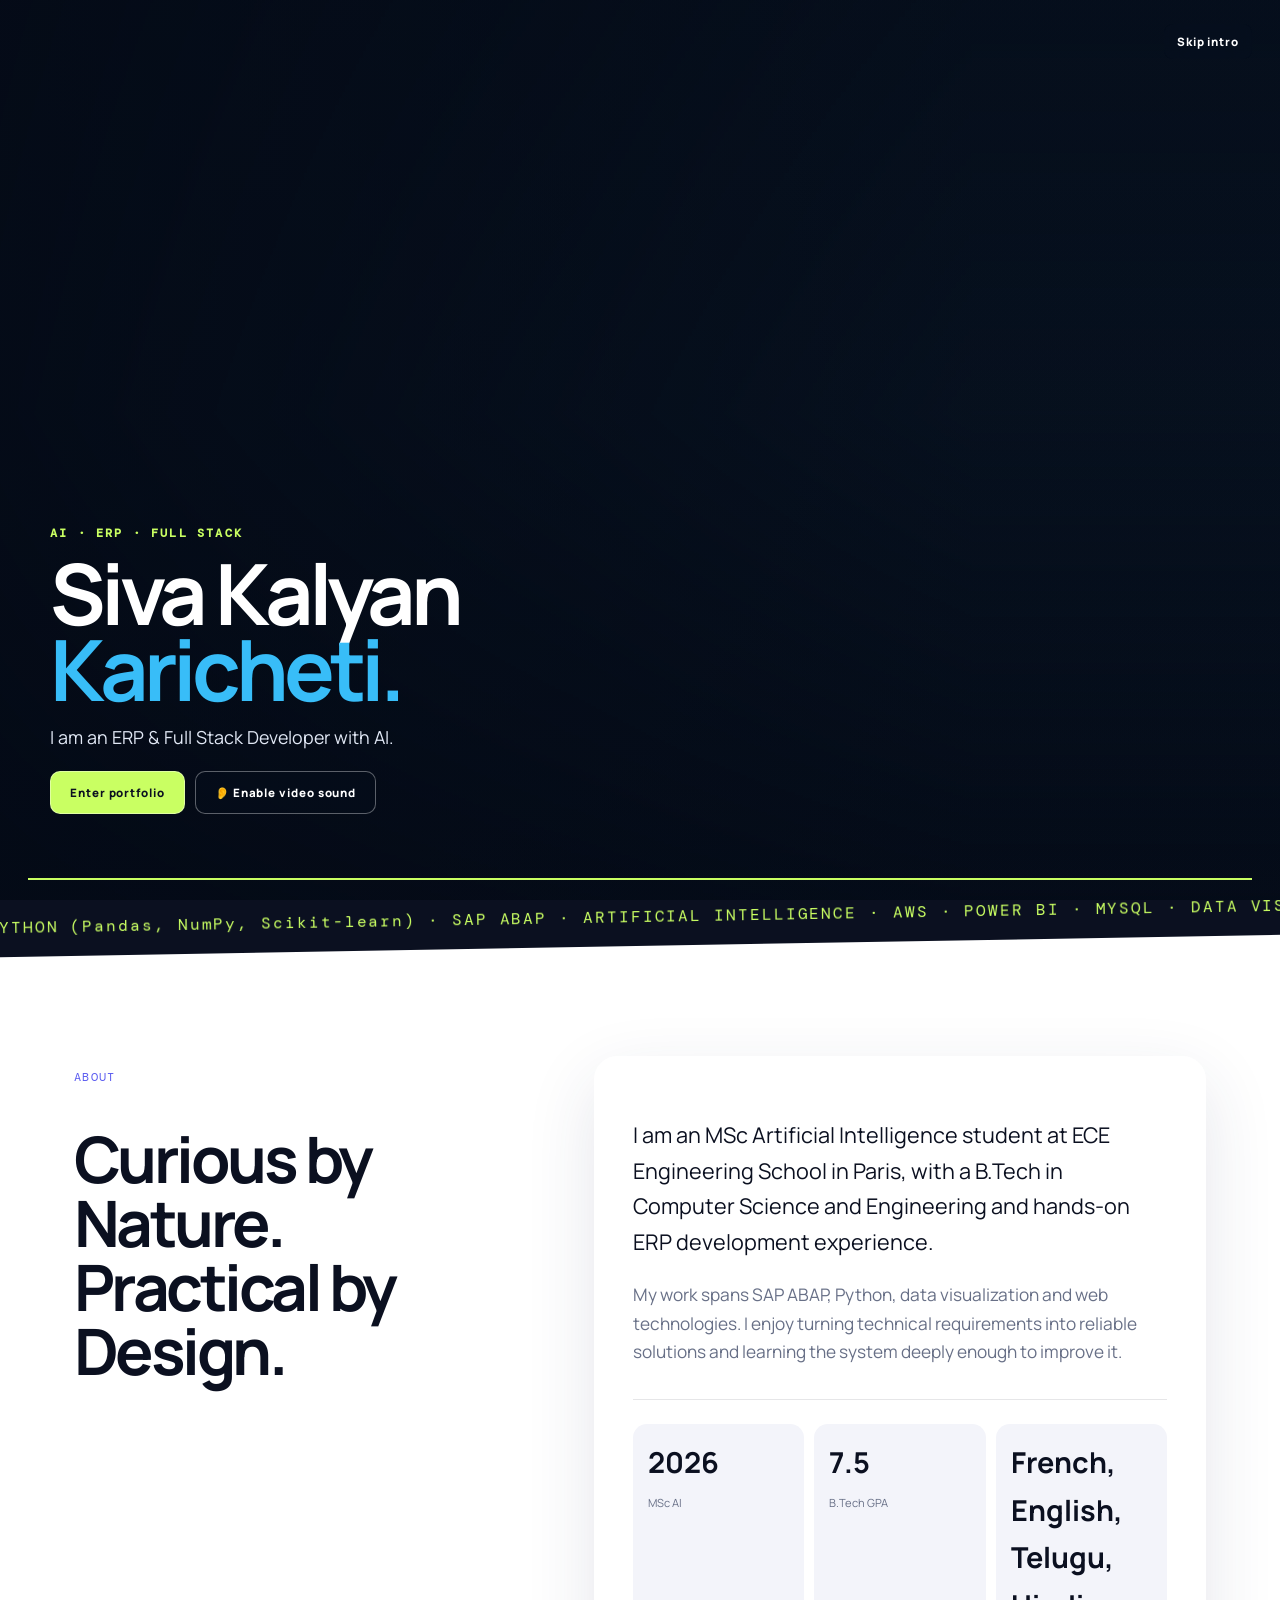
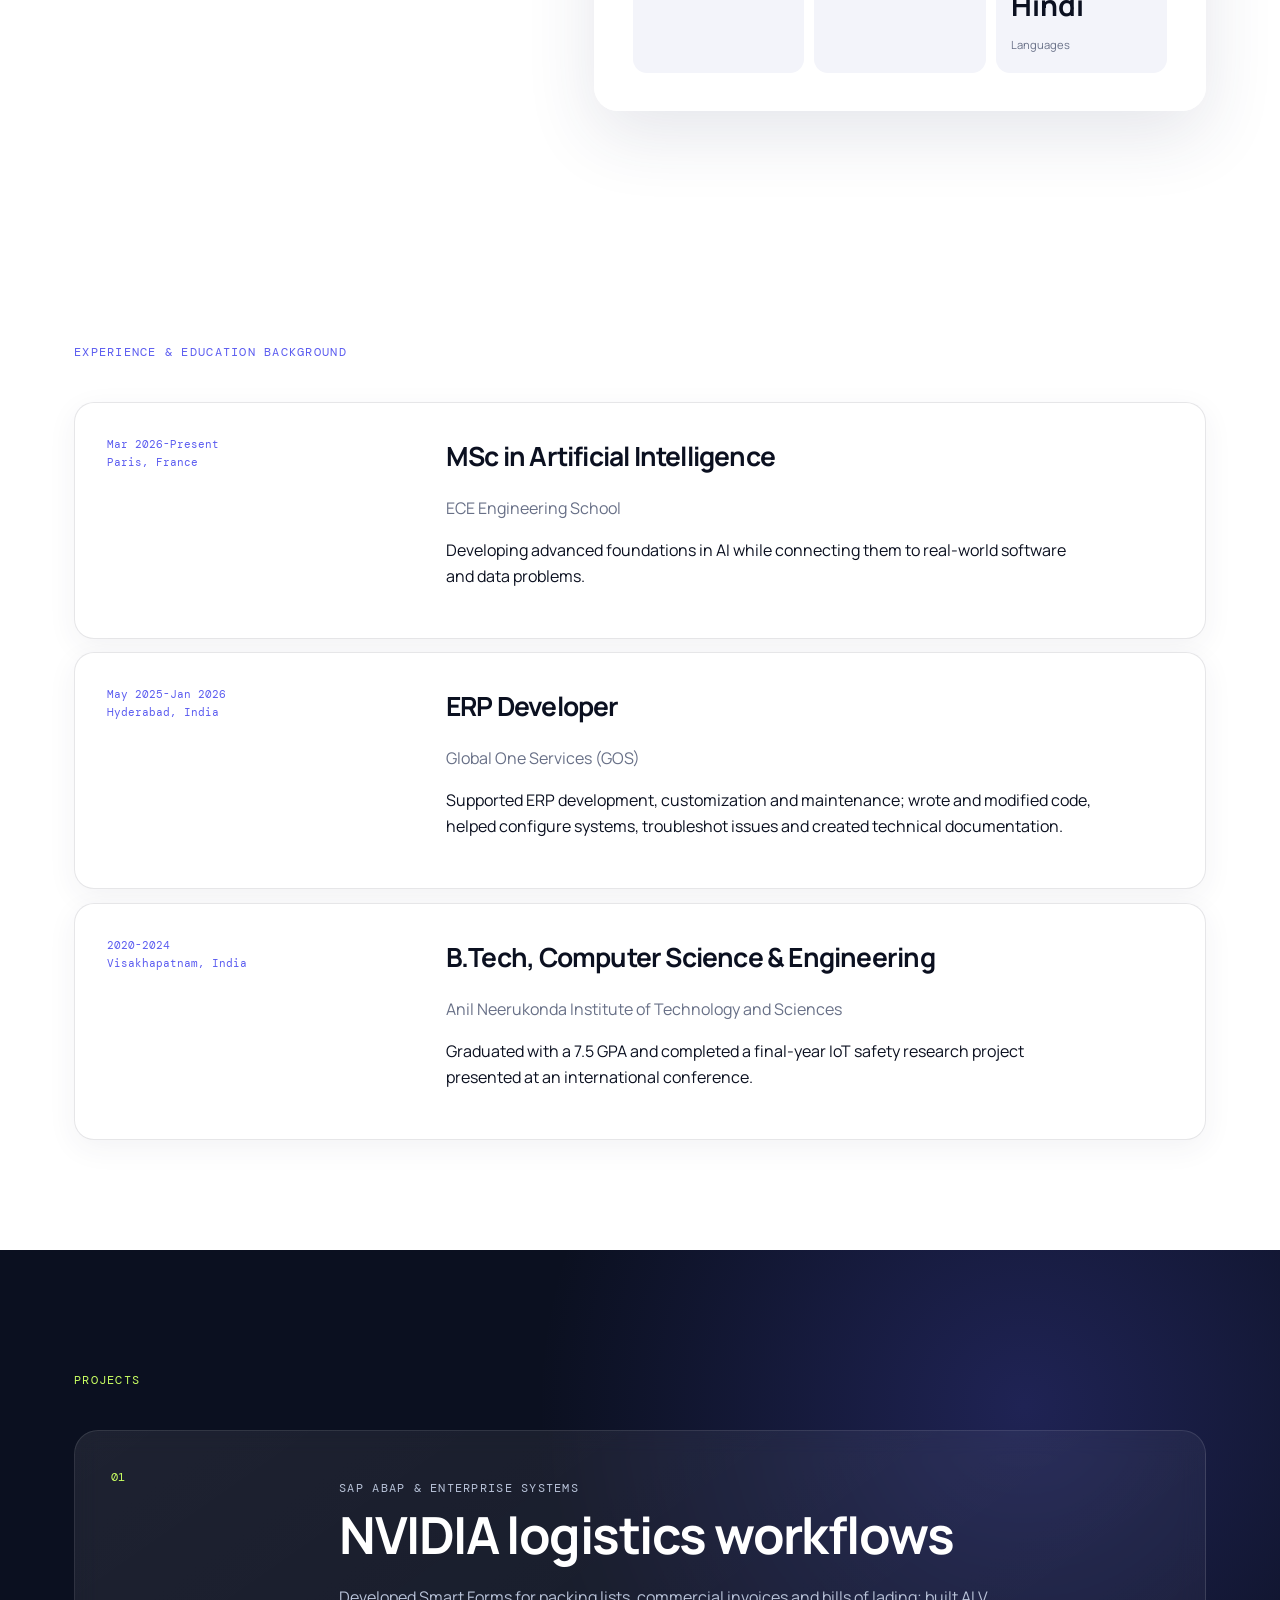
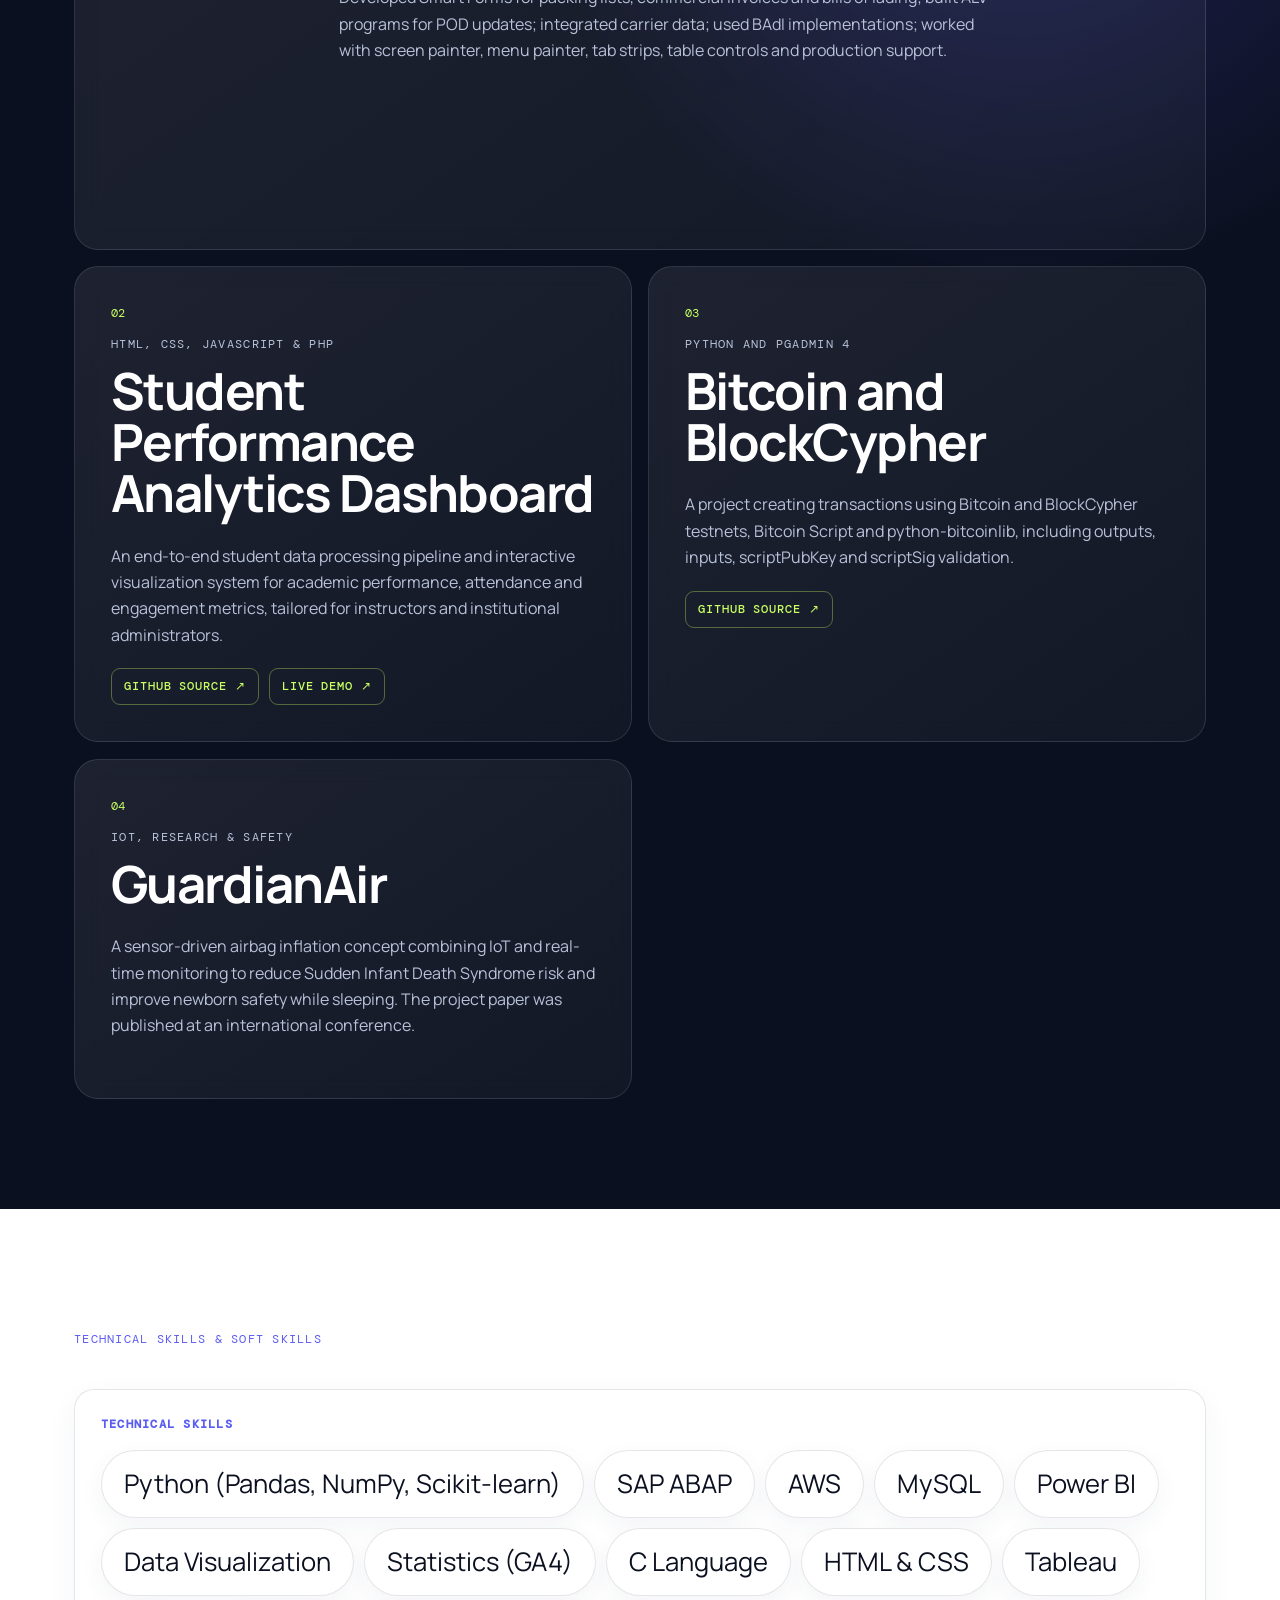
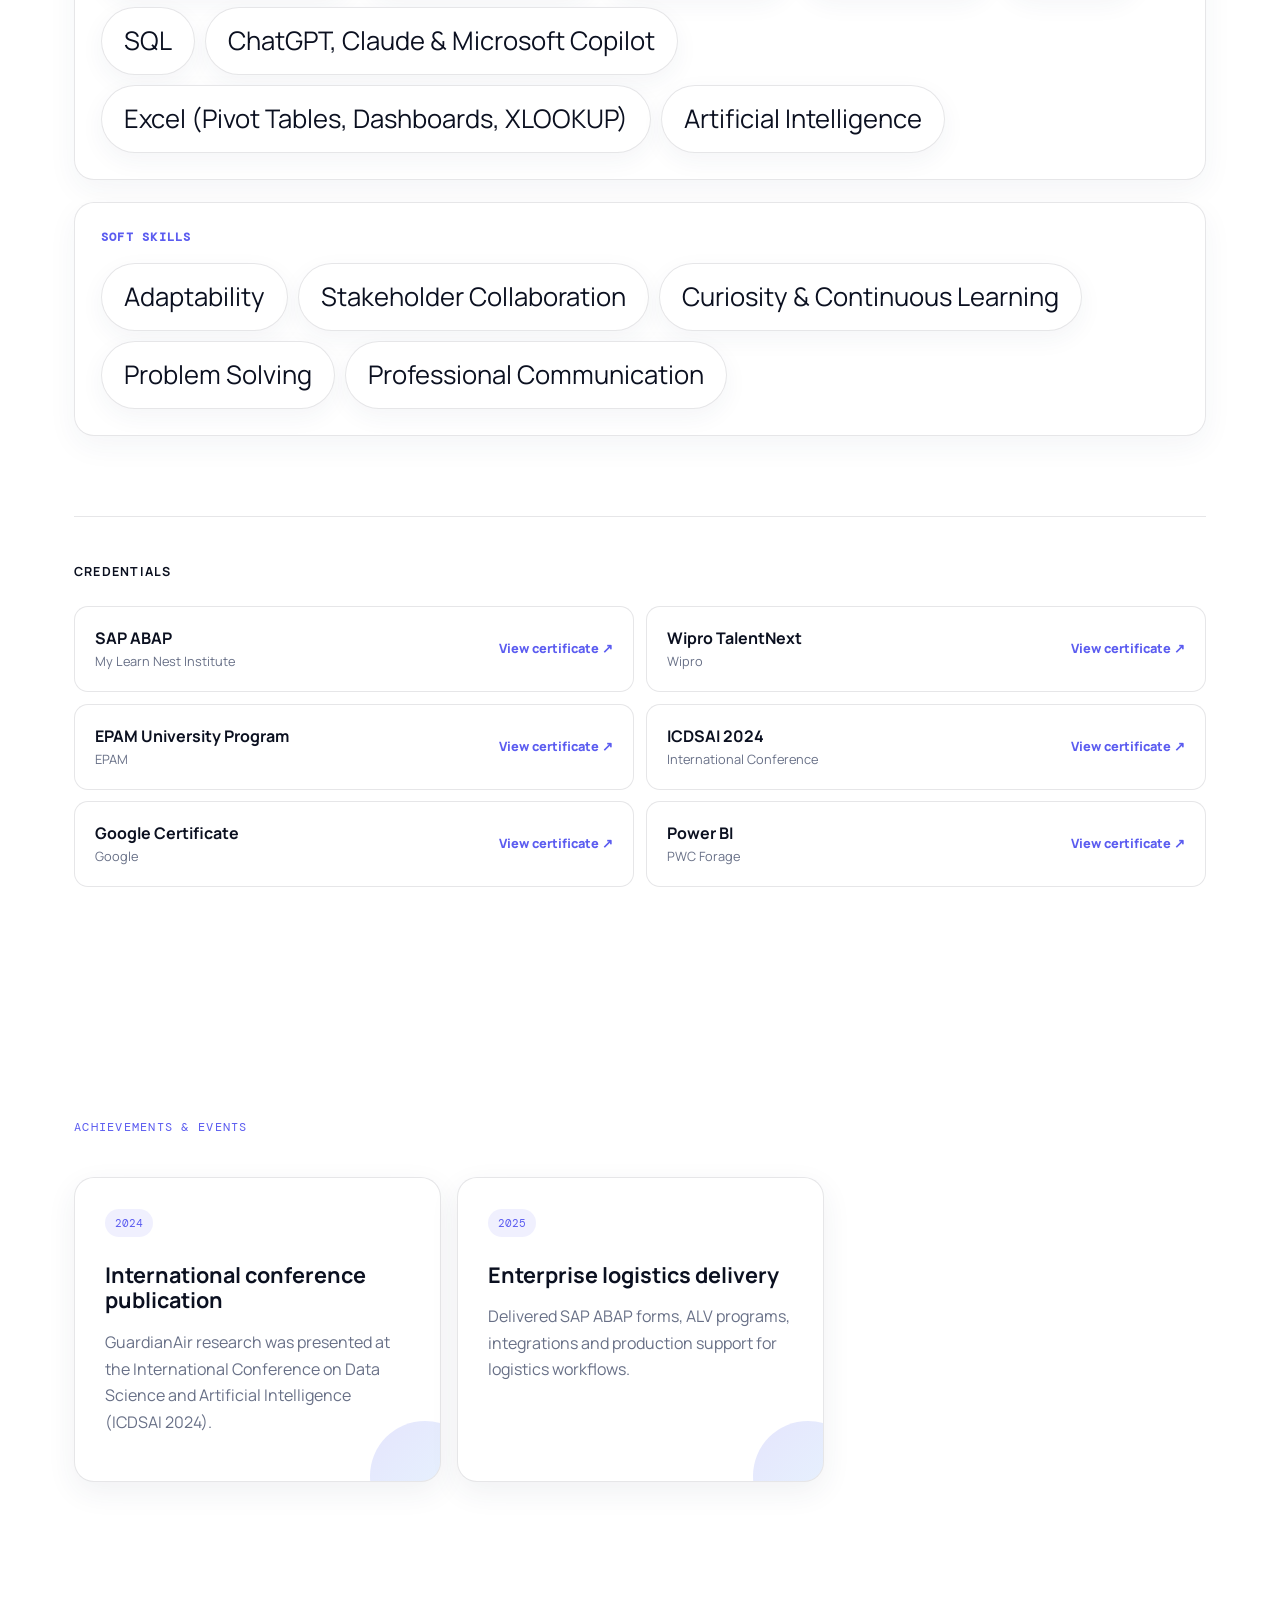
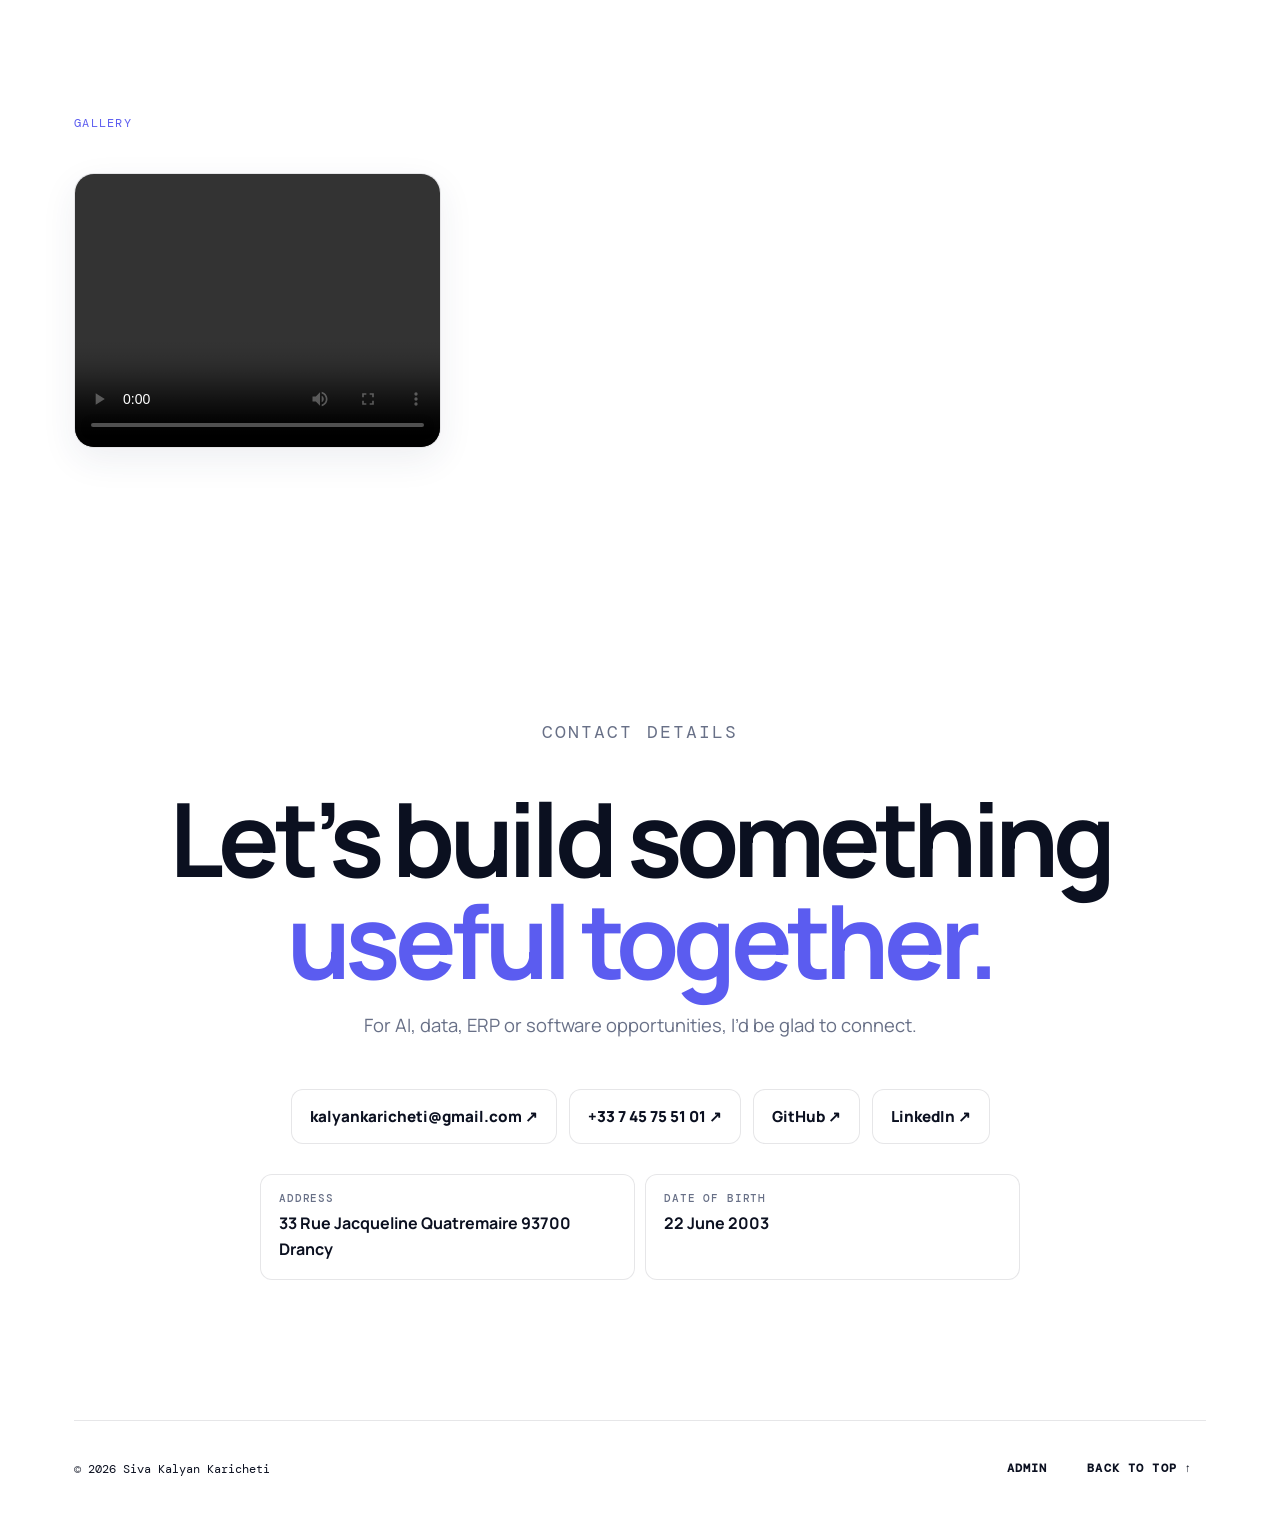
==== index.html @ 05838015 "Center profile across mobile header" ====
<!doctype html>
<html lang="en">
<head>
  <meta charset="utf-8">
  <meta name="viewport" content="width=device-width, initial-scale=1">
  <title>Siva Kalyan Karicheti | AI & ERP Developer</title>
  <meta name="description" content="Portfolio of Siva Kalyan Karicheti, an MSc Artificial Intelligence student and ERP developer in Paris with experience in Python, SAP ABAP, AWS, MySQL, Power BI, SQL, Tableau, Excel, Analytics and web technologies.">
  <meta name="author" content="Siva Kalyan Karicheti">
  <meta name="theme-color" content="#07111f">
  <link rel="canonical" href="https://sivakalyankaricheti.github.io/Kalyan-Web/">
  <meta property="og:title" content="Siva Kalyan Karicheti | AI & ERP Developer">
  <meta property="og:description" content="Building practical systems at the intersection of artificial intelligence, enterprise software and data.">
  <meta property="og:type" content="website">
  <meta property="og:url" content="https://sivakalyankaricheti.github.io/Kalyan-Web/">
  <link rel="manifest" href="site.webmanifest">
  <link rel="stylesheet" href="style.css?v=20260720-21">
  <link rel="stylesheet" href="animations.css?v=20260720-2">
  <script type="application/ld+json">
  {
    "@context": "https://schema.org",
    "@type": "Person",
    "name": "Siva Kalyan Karicheti",
    "url": "https://sivakalyankaricheti.github.io/Kalyan-Web/",
    "sameAs": ["https://www.linkedin.com/in/sivakalyankaricheti/"],
    "jobTitle": "AI Master's Student and ERP Developer",
    "alumniOf": [
      {"@type":"CollegeOrUniversity","name":"ECE Engineering School"},
      {"@type":"CollegeOrUniversity","name":"Anil Neerukonda Institute of Technology and Sciences"}
    ],
    "knowsAbout": ["Artificial Intelligence","Python(Pandas, NumPy, Scikit-learn)","SAP ABAP","AWS","MySQL","Power BI","Data Visualization","ChatGPT / Claude / Microsoft Copilot","SQL","Tableau","Excel(Pivot Tables,XLOOKUP,Dashboards)"]
  }
  </script>
</head>
<body>
  <section class="portfolio-intro portfolio-intro--video" id="portfolio-intro" aria-label="Portfolio introduction" hidden>
    <video class="portfolio-intro-media" autoplay muted playsinline preload="auto" aria-label="Introduction video of Siva Kalyan Karicheti"><source src="assets/siva-kalyan-speaking.mp4" type="video/mp4"></video>
    <div class="portfolio-intro-shade" aria-hidden="true"></div>
    <div class="portfolio-intro-content">
      <p class="portfolio-intro-kicker">AI · ERP · FULL STACK</p>
      <h1>Siva Kalyan<br><span>Karicheti.</span></h1>
      <p class="portfolio-intro-lede">I am an ERP &amp; Full Stack Developer with AI.</p>
      <div class="portfolio-intro-actions">
        <button class="portfolio-intro-enter" id="portfolio-intro-enter" type="button" data-i18n="introEnter">Enter portfolio</button>
        <button class="portfolio-intro-sound" id="portfolio-intro-sound" type="button" data-i18n="introEnableSound">Enable video sound</button>
      </div>
    </div>
    <button class="portfolio-intro-skip" id="portfolio-intro-skip" type="button" data-i18n="introSkip">Skip intro</button>
    <div class="portfolio-intro-progress" aria-hidden="true"><span></span></div>
  </section>
  <a class="skip-link" href="#main">Skip to content</a>
  <header class="nav-wrap">
    <nav class="nav" aria-label="Primary navigation">
      <a class="brand image-brand" href="#top" aria-label="Siva Kalyan Karicheti, home"><img class="brand-photo" src="assets/profile.jpg" alt="Portrait of Siva Kalyan Karicheti"><span class="brand-name">Siva Kalyan</span></a>
      <div class="nav-controls"><div class="language-switch" role="group" aria-label="Choose language"><span aria-hidden="true">🌐</span><button type="button" data-language="en" aria-pressed="true">EN</button><button type="button" data-language="fr" aria-pressed="false">FR</button></div><button class="menu-button" type="button" aria-expanded="false" aria-controls="nav-links">Menu</button></div>
      <div class="nav-links" id="nav-links">
        <a href="#about" data-i18n="navAbout">About</a><a href="#experience" data-i18n="navExperience">Experience</a><a href="#work" data-i18n="navWork">Work</a><a href="#gallery" data-i18n="navGallery">Gallery</a><a href="#contact" data-i18n="navContact">Contact</a>
      </div>
      <div class="location-panel" id="location-panel"><p class="location-reading" id="portfolio-location-status" aria-live="polite">Loading local time and weather…</p></div>
    </nav>
  </header>

  <main id="main">
    <section class="hero section" id="top">
      <div class="hero-copy reveal">
        <p class="eyebrow">Paris, France · Open to opportunities</p>
        <h1><span class="name-first" id="hero-first-name">Siva Kalyan</span><br><span id="hero-last-name">Karicheti.</span></h1>
        <p class="hero-lede" id="hero-title">I build practical systems where <strong>artificial intelligence</strong>, enterprise software and data meet.</p>
        <div class="hero-actions">
          <a class="button primary" href="#work" data-i18n="exploreWork">Explore my work</a>
          <a class="button ghost" href="https://www.linkedin.com/in/sivakalyankaricheti/" target="_blank" rel="noopener noreferrer">LinkedIn ↗</a>
        </div>
      </div>
      <div class="hero-visual reveal">
        <div class="orbit"><img id="profile-image" src="assets/profile.jpg" alt="Portrait of Siva Kalyan Karicheti"><span class="dot d1"></span><span class="dot d2"></span><span class="dot d3"></span></div>
        <p>AI <span>×</span> ERP <span>×</span> DATA</p>
      </div>
    </section>

    <section class="marquee" aria-label="Core skills"><div class="marquee-track"><span>PYTHON (Pandas, NumPy, Scikit-learn) · SAP ABAP · ARTIFICIAL INTELLIGENCE · AWS · POWER BI · MYSQL · DATA VISUALIZATION · SQL · CHATGPT / CLAUDE / MICROSOFT COPILOT · ANALYTICS (GA4) · TABLEAU · EXCEL (PIVOT TABLES, XLOOKUP, DASHBOARDS) · C LANGUAGE · HTML · CSS · JSON · JAVASCRIPT · REACT ·</span><span aria-hidden="true">PYTHON (Pandas, NumPy, Scikit-learn) · SAP ABAP · ARTIFICIAL INTELLIGENCE · AWS · POWER BI · MYSQL · DATA VISUALIZATION · SQL · CHATGPT / CLAUDE / MICROSOFT COPILOT · ANALYTICS (GA4) · TABLEAU · EXCEL (PIVOT TABLES, XLOOKUP, DASHBOARDS) · C LANGUAGE · HTML · CSS · JSON · JAVASCRIPT · REACT ·</span></div></section>

    <section class="section split" id="about">
      <div><p class="section-index" data-i18n="aboutLabel">About</p><h2 data-i18n-html="aboutHeading">Curious by Nature.<br>Practical by Design.</h2></div>
      <div class="prose reveal">
        <p id="about-primary">I am an MSc Artificial Intelligence student at ECE Engineering School in Paris, with a B.Tech in Computer Science and Engineering and hands-on ERP development experience.</p>
        <p id="about-secondary">My work spans SAP ABAP, Python, data visualization and web technologies. I enjoy turning technical requirements into reliable solutions—and learning the system deeply enough to improve it.</p>
        <div class="facts" id="personal-details"></div>
      </div>
    </section>

    <section class="section" id="experience">
      <p class="section-index" data-i18n="experienceLabel">Experience & Education Background</p>
      <div class="timeline" id="experience-list"></div>
    </section>

    <section class="section work" id="work">
      <p class="section-index" data-i18n="projectsLabel">Projects</p>
      <div class="project-grid" id="project-list"></div>
    </section>

    <section class="section skills">
      <p class="section-index" data-i18n="skillsLabel">Technical Skills & Soft Skills</p>
      <p class="skill-instruction"><span data-i18n="skillInstruction">Tap a skill to view details</span> <span aria-hidden="true">↔</span></p>
      <div class="skill-groups">
        <section class="skill-group" id="technical-skill-group"><h3 data-i18n="technicalSkills">Technical Skills</h3><div class="skill-cloud reveal" id="technical-skill-cloud"></div></section>
        <section class="skill-group" id="soft-skill-group"><h3 data-i18n="softSkills">Soft Skills</h3><div class="skill-cloud reveal" id="soft-skill-cloud"></div></section>
      </div>
      <div class="skill-detail" id="skill-detail" role="region" aria-live="polite" hidden>
        <button class="skill-detail-close" id="skill-detail-close" type="button" aria-label="Close skill details">×</button>
        <p data-i18n="skillDetails">Skill details</p><h3 id="skill-detail-title"></h3><div id="skill-detail-description"></div>
      </div>
      <div class="certs reveal"><h3 data-i18n="credentials">Credentials</h3><div class="certificate-list" id="certificate-list"></div></div>
    </section>

    <section class="section achievements" id="achievements">
      <p class="section-index" data-i18n="achievementsLabel">Achievements & Events</p>
      <div class="achievement-grid" id="achievement-grid"></div>
    </section>

    <section class="section gallery" id="gallery">
      <p class="section-index" data-i18n="galleryLabel">Gallery</p>
      <div class="gallery-grid" id="gallery-grid"></div>
      <p class="empty-state" id="gallery-empty" data-i18n="galleryEmpty">Gallery.</p>
    </section>

    <section class="section contact" id="contact">
      <p class="section-index" data-i18n="contactLabel">Contact Details</p>
      <h2 data-i18n-html="contactHeading">Let’s build something<br><span>useful together.</span></h2>
      <p data-i18n="contactText">For AI, data, ERP or software opportunities, I’d be glad to connect.</p>
      <div class="contact-links" id="contact-links"><a id="email-link" href="mailto:kalyankaricheti@gmail.com">kalyankaricheti@gmail.com ↗</a><a id="phone-link" href="tel:+33745755101">+33 7 45 75 51 01 ↗</a></div>
      <div class="personal-info-list" id="personal-info-list"></div>
    </section>
  </main>

  <footer><p>© <span id="year"></span> Siva Kalyan Karicheti</p><div class="footer-links"><a href="admin.html">Admin</a><a href="#top" data-i18n="backToTop">Back to top ↑</a></div></footer>
  <script src="script.js?v=20260720-15"></script>
  <script src="animations.js?v=20260720-3"></script>
</body>
</html>
---- style.css ----
@import url('https://fonts.googleapis.com/css2?family=DM+Mono:wght@400;500&family=Manrope:wght@400;500;600;700;800&display=swap');

:root{--ink:#0b1020;--paper:#f7f8fc;--surface:#fff;--blue:#5b5cf0;--cyan:#38bdf8;--lime:#c9ff62;--muted:#687087;--line:rgba(11,16,32,.1);--shadow:0 24px 70px rgba(44,50,90,.12)}
*{box-sizing:border-box}html{scroll-behavior:smooth}body{margin:0;background:var(--paper);color:var(--ink);font-family:Manrope,Arial,sans-serif;line-height:1.65;overflow-x:hidden}body:before{content:'';position:fixed;inset:0;pointer-events:none;z-index:-1;background:radial-gradient(circle at 8% 5%,rgba(91,92,240,.14),transparent 27%),radial-gradient(circle at 88% 15%,rgba(56,189,248,.12),transparent 25%)}
.skip-link{position:absolute;left:-9999px}.skip-link:focus{left:1rem;top:1rem;z-index:100;background:white;padding:.75rem;border-radius:8px}.nav-wrap{position:sticky;top:14px;z-index:20;margin:14px auto 0;width:min(1180px,calc(100% - 28px));background:rgba(255,255,255,.72);backdrop-filter:blur(18px);border:1px solid rgba(255,255,255,.75);box-shadow:0 12px 38px rgba(24,28,55,.08);border-radius:18px}.nav{height:66px;padding:0 22px;display:flex;align-items:center;justify-content:space-between}.brand{font-weight:800;font-size:1.5rem;color:var(--ink);text-decoration:none;letter-spacing:-.06em}.brand span,h1 span,.contact h2 span{color:var(--blue)}.nav-links{display:flex;gap:8px}.nav-links a,footer a{font-size:.72rem;text-transform:uppercase;letter-spacing:.1em;color:var(--ink);text-decoration:none;font-weight:700;padding:10px 14px;border-radius:10px}.nav-links a:hover{background:rgba(91,92,240,.09);color:var(--blue)}.menu-button{display:none;background:none;border:1px solid var(--line);padding:.5rem .7rem;border-radius:8px}.section{max-width:1180px;margin:auto;padding:110px 24px}.hero{min-height:calc(100vh - 94px);display:grid;grid-template-columns:1.15fr .85fr;align-items:center;gap:4rem;padding-top:85px}.eyebrow,.section-index,.tag{font-family:'DM Mono',monospace;text-transform:uppercase;letter-spacing:.11em;font-size:.72rem}.eyebrow{display:inline-flex;align-items:center;background:rgba(91,92,240,.09);color:var(--blue);padding:8px 12px;border-radius:100px}.eyebrow:before{content:'';width:7px;height:7px;background:var(--blue);border-radius:50%;margin-right:9px;box-shadow:0 0 0 5px rgba(91,92,240,.12)}.hero h1{font-size:clamp(4.5rem,8vw,8.4rem);line-height:.83;letter-spacing:-.075em;margin:1.5rem 0 2rem}.hero h1 .name-first{color:var(--ink)}.hero-lede{font-size:clamp(1.1rem,1.8vw,1.45rem);max-width:650px;color:#434b61}.hero-actions{display:flex;gap:12px;margin-top:2.2rem}.button{display:inline-flex;align-items:center;justify-content:center;padding:14px 22px;border:1px solid var(--line);border-radius:12px;text-decoration:none;color:var(--ink);font-weight:800;font-size:.82rem;transition:.25s}.button.primary{background:linear-gradient(135deg,var(--blue),#7778ff);color:white;border:0;box-shadow:0 14px 30px rgba(91,92,240,.28)}.button.ghost{background:rgba(255,255,255,.7)}.button:hover{transform:translateY(-3px);box-shadow:0 16px 34px rgba(44,50,90,.16)}.hero-visual{text-align:center;position:relative}.hero-visual:before{content:'AVAILABLE';position:absolute;right:1%;top:4%;z-index:3;background:var(--lime);padding:9px 12px;border-radius:100px;font:500 .65rem 'DM Mono';letter-spacing:.12em;transform:rotate(7deg)}.orbit{width:min(31vw,390px);height:min(31vw,390px);border:1px solid rgba(91,92,240,.2);border-radius:32% 68% 56% 44%/45% 38% 62% 55%;display:grid;place-items:center;position:relative;margin:auto;background:linear-gradient(145deg,#e9e9ff,#fff);box-shadow:var(--shadow);animation:morph 9s ease-in-out infinite}.orbit:before{content:'';position:absolute;inset:8%;border:1px dashed rgba(91,92,240,.35);border-radius:inherit}.orbit img{width:79%;height:79%;object-fit:cover;border-radius:28% 72% 53% 47%/45% 39% 61% 55%;position:relative;z-index:1;box-shadow:0 22px 55px rgba(7,17,31,.22);filter:saturate(.9);animation:morph 9s ease-in-out infinite reverse}.dot{position:absolute;width:16px;height:16px;border-radius:50%;background:var(--lime);z-index:2}.d1{top:8%;left:20%}.d2{bottom:12%;right:13%;background:var(--blue)}.d3{top:49%;right:-8px;background:var(--ink)}.hero-visual p{font-family:'DM Mono';font-size:.7rem;letter-spacing:.18em;margin-top:24px}.hero-visual p span{color:var(--blue);padding:0 .4rem}@keyframes morph{0%,100%{border-radius:32% 68% 56% 44%/45% 38% 62% 55%}50%{border-radius:62% 38% 35% 65%/56% 62% 38% 44%}}
.marquee{overflow:hidden;background:var(--ink);color:var(--lime);padding:16px 0;white-space:nowrap;font-family:'DM Mono';letter-spacing:.12em;transform:rotate(-1deg);width:102%;margin-left:-1%}.marquee div{width:max-content;animation:marquee 24s linear infinite}@keyframes marquee{to{transform:translateX(-50%)}}.split{display:grid;grid-template-columns:.8fr 1.2fr;gap:7rem}.section-index{color:var(--blue);margin-bottom:2.5rem}.section h2{font-size:clamp(2.5rem,5vw,5rem);line-height:1;letter-spacing:-.055em;margin:0}.prose{font-size:1.08rem;background:rgba(255,255,255,.7);border:1px solid rgba(255,255,255,.8);padding:38px;border-radius:24px;box-shadow:var(--shadow)}.prose>p:first-child{font-size:1.35rem;color:var(--ink)}.prose>p{color:var(--muted)}.facts{display:grid;grid-template-columns:repeat(3,1fr);gap:10px;margin-top:2rem;border-top:1px solid var(--line);padding-top:1.5rem}.facts div{background:#f3f4fa;padding:15px;border-radius:14px}.facts strong{font-size:1.8rem;display:block}.facts span{font-size:.7rem;color:var(--muted)}.timeline{display:grid;gap:14px}.timeline-item{display:grid;grid-template-columns:.8fr 2fr;padding:32px;background:var(--surface);border:1px solid var(--line);border-radius:20px;gap:3rem;box-shadow:0 8px 30px rgba(44,50,90,.06);transition:.25s}.timeline-item:hover{transform:translateY(-4px);box-shadow:var(--shadow);border-color:rgba(91,92,240,.22)}.timeline-item>div:first-child{font-family:'DM Mono';font-size:.7rem;display:flex;flex-direction:column;color:var(--blue)}.timeline h3,.project h3{font-size:1.65rem;margin:0;letter-spacing:-.03em}.muted,.project-note{color:var(--muted)}.timeline-item p{max-width:650px}.work{background:#0b1020;color:white;max-width:none;padding-left:max(24px,calc((100vw - 1132px)/2));padding-right:max(24px,calc((100vw - 1132px)/2));position:relative}.work:before{content:'';position:absolute;inset:0;background:radial-gradient(circle at 80% 10%,rgba(91,92,240,.25),transparent 28%);pointer-events:none}.work>*{position:relative}.work .section-index{color:var(--lime)}.project-grid{display:grid;grid-template-columns:1fr 1fr;gap:16px}.project{background:linear-gradient(145deg,rgba(255,255,255,.08),rgba(255,255,255,.035));border:1px solid rgba(255,255,255,.11);padding:36px;border-radius:24px;min-height:340px;backdrop-filter:blur(12px);transition:.3s}.project:hover{transform:translateY(-6px);border-color:rgba(201,255,98,.4)}.project-featured{grid-column:1/-1;display:grid;grid-template-columns:.55fr 2fr;min-height:420px}.project-number{font-family:'DM Mono';color:var(--lime);font-size:.76rem}.project h3{font-size:clamp(2rem,4vw,4.5rem);line-height:1;margin:.7rem 0 1.5rem}.project p{max-width:650px;color:#b8c2d8}.project ul{display:grid;grid-template-columns:1fr 1fr;gap:.7rem;list-style:none;padding:0;font-family:'DM Mono';font-size:.72rem;color:var(--lime)}.achievement-grid{display:grid;grid-template-columns:repeat(3,1fr);gap:16px}.achievement-card{background:var(--surface);padding:30px;min-height:250px;border-radius:20px;border:1px solid var(--line);box-shadow:0 10px 30px rgba(44,50,90,.07);position:relative;overflow:hidden}.achievement-card:after{content:'';position:absolute;width:110px;height:110px;border-radius:50%;right:-40px;bottom:-50px;background:linear-gradient(135deg,rgba(91,92,240,.16),rgba(56,189,248,.12))}.achievement-card .year{font-family:'DM Mono';font-size:.7rem;color:var(--blue);background:rgba(91,92,240,.09);padding:7px 10px;border-radius:100px}.achievement-card h3{font-size:1.35rem;line-height:1.2;margin:1.7rem 0 .7rem}.achievement-card p{color:var(--muted)}.skill-cloud{display:flex;flex-wrap:wrap;gap:10px}.skill-cloud span{font-size:clamp(1rem,2vw,1.8rem);border:1px solid var(--line);border-radius:100px;padding:12px 22px;background:var(--surface);box-shadow:0 8px 24px rgba(44,50,90,.05);transition:.2s}.skill-cloud span:hover{background:var(--ink);color:white;transform:translateY(-3px)}.certs{margin-top:5rem;border-top:1px solid var(--line);padding-top:2rem}.certs h3{font-size:.78rem;text-transform:uppercase;letter-spacing:.1em}.certificate-list{display:grid;grid-template-columns:repeat(2,1fr);gap:12px;margin-top:1.5rem}.certificate-item{background:var(--surface);border:1px solid var(--line);padding:18px 20px;display:flex;justify-content:space-between;gap:1rem;border-radius:14px}.certificate-item span{color:var(--muted);font-size:.8rem}.contact{text-align:center;padding-top:140px;padding-bottom:140px}.contact h2{font-size:clamp(3.2rem,8vw,8rem)}.contact>p{font-size:1.15rem;color:var(--muted)}.contact-links{display:flex;justify-content:center;flex-wrap:wrap;gap:12px;margin-top:3rem}.contact-links a{color:var(--ink);font-weight:800;font-size:.95rem;text-decoration:none;background:white;padding:14px 18px;border-radius:12px;border:1px solid var(--line)}.contact-links a:hover{color:var(--blue);transform:translateY(-2px)}footer{border-top:1px solid var(--line);max-width:1132px;margin:auto;padding:28px 0;display:flex;justify-content:space-between;font-family:'DM Mono';font-size:.72rem}.footer-links{display:flex;gap:12px}.reveal{opacity:0;transform:translateY(24px);transition:.7s ease}.reveal.visible{opacity:1;transform:none}
@media(prefers-reduced-motion:reduce){*{scroll-behavior:auto!important;animation:none!important}.reveal{opacity:1;transform:none}}
@media(max-width:760px){.nav-wrap{top:8px;width:calc(100% - 16px);margin-top:8px}.nav{padding:0 16px}.menu-button{display:block}.nav-links{display:none;position:absolute;top:72px;left:0;right:0;background:rgba(255,255,255,.96);padding:18px;flex-direction:column;border:1px solid var(--line);border-radius:16px;box-shadow:var(--shadow)}.nav-links.open{display:flex}.section{padding:78px 20px}.hero{grid-template-columns:1fr;padding-top:75px;gap:2rem}.hero h1{font-size:clamp(3.4rem,17vw,5.8rem)}.hero-visual{display:block}.orbit{width:min(82vw,340px);height:min(82vw,340px)}.hero-visual:before{right:8%}.split{grid-template-columns:1fr;gap:2.5rem}.prose{padding:24px}.timeline-item{grid-template-columns:1fr;gap:1rem;padding:24px}.project-grid,.achievement-grid,.certificate-list{grid-template-columns:1fr}.project-featured{grid-column:auto;grid-template-columns:1fr}.project{padding:26px;min-height:auto}.project ul{grid-template-columns:1fr}.facts{grid-template-columns:1fr 1fr}.contact-links{flex-direction:column}.contact-links a{font-size:.82rem}.marquee div{animation:none}footer{margin:0 20px}.work{padding-left:20px;padding-right:20px}}
.project-links{display:flex;flex-wrap:wrap;gap:10px;margin-top:20px}.project-link{display:inline-flex;color:var(--lime);font:500 .72rem 'DM Mono';text-transform:uppercase;letter-spacing:.08em;text-decoration:none;border:1px solid rgba(201,255,98,.35);padding:10px 12px;border-radius:9px}.project-link:hover{background:var(--lime);color:var(--ink)}
.personal-info-list{max-width:760px;margin:30px auto 0;display:grid;grid-template-columns:repeat(2,1fr);gap:10px;text-align:left}.personal-info-item{background:rgba(255,255,255,.7);border:1px solid var(--line);padding:16px 18px;border-radius:12px}.personal-info-item span{display:block;color:var(--muted);font:500 .67rem 'DM Mono';text-transform:uppercase;letter-spacing:.08em}.personal-info-item strong{display:block;margin-top:5px}@media(max-width:760px){.personal-info-list{grid-template-columns:1fr}}
.gallery-grid{display:grid;grid-template-columns:repeat(3,1fr);gap:16px}.gallery-card{background:white;border:1px solid var(--line);border-radius:20px;overflow:hidden;box-shadow:0 12px 35px rgba(44,50,90,.08)}.gallery-card img,.gallery-card video{width:100%;aspect-ratio:4/3;display:block;object-fit:cover;background:#eceef5}.gallery-card>div{padding:20px}.gallery-card h3{margin:0 0 5px}.gallery-card p{color:var(--muted)}.gallery-card a{color:var(--blue);font-weight:800}.empty-state{color:var(--muted);padding:30px;border:1px dashed var(--line);border-radius:16px;text-align:center}.certificate-item{text-decoration:none;color:var(--ink)}.certificate-item div{display:flex;flex-direction:column}.certificate-action{color:var(--blue)!important;font-weight:800;align-self:center}@media(max-width:760px){.gallery-grid{grid-template-columns:1fr}}
:root{--paper:#eef2ff}
body{background:linear-gradient(180deg,#eef2ff 0%,#f8f9ff 38%,#eef7ff 100%);background-attachment:fixed}
.marquee-track{display:flex;width:max-content;animation:marquee-scroll 32s linear infinite;will-change:transform}.marquee-track span{flex:none;padding-right:3rem}@keyframes marquee-scroll{to{transform:translateX(-50%)}}
.skill-instruction{display:none;color:var(--muted);font:.72rem 'DM Mono';margin:-1.4rem 0 1.2rem}.skill-cloud button{appearance:none;color:var(--ink);font:inherit;font-size:clamp(1rem,2vw,1.8rem);cursor:pointer;text-align:left;border:1px solid var(--line);border-radius:100px;padding:12px 22px;background:var(--surface);box-shadow:0 8px 24px rgba(44,50,90,.05);transition:.2s}.skill-cloud button:hover,.skill-cloud .skill-chip.active{background:var(--ink);color:white;border-color:var(--ink);transform:translateY(-3px)}.skill-detail{position:relative;margin-top:22px;padding:26px 56px 26px 26px;background:var(--ink);color:white;border-radius:20px;box-shadow:var(--shadow)}.skill-detail[hidden]{display:none}.skill-detail>p{margin:0 0 8px;color:var(--lime);font:.68rem 'DM Mono';text-transform:uppercase;letter-spacing:.1em}.skill-detail h3{font-size:1.6rem;margin:0 0 10px}.skill-detail div{color:#c7d0e4;line-height:1.7;white-space:pre-wrap}.skill-detail-close{position:absolute;top:16px;right:18px;border:0;background:rgba(255,255,255,.12);color:white;width:32px;height:32px;border-radius:50%;font-size:1.3rem;cursor:pointer}
@media(max-width:760px){.marquee{transform:none;width:100%;margin-left:0}.marquee .marquee-track{animation:marquee-scroll 22s linear infinite}.skills{overflow:hidden}.skill-instruction{display:block}.skill-cloud{display:flex;flex-wrap:nowrap;overflow-x:scroll;overflow-y:hidden;gap:12px;margin-left:-20px;margin-right:-20px;padding:8px 52px 22px 20px;scroll-snap-type:x mandatory;scroll-padding:20px;-webkit-overflow-scrolling:touch;overscroll-behavior-inline:contain;scrollbar-width:auto;scrollbar-color:var(--blue) rgba(91,92,240,.15);mask-image:linear-gradient(to right,transparent 0,#000 20px,#000 calc(100% - 42px),transparent 100%)}.skill-cloud .skill-chip{flex:0 0 auto;white-space:nowrap;scroll-snap-align:start}.skill-cloud::-webkit-scrollbar{height:8px}.skill-cloud::-webkit-scrollbar-track{background:rgba(91,92,240,.15);border-radius:99px;margin:0 20px}.skill-cloud::-webkit-scrollbar-thumb{background:var(--blue);border-radius:99px}.skill-detail{margin-top:12px}}
@media(prefers-reduced-motion:reduce){.marquee-track{animation-duration:80s}}
.skill-groups{display:grid;gap:22px}.skill-group{padding:26px;border:1px solid var(--line);border-radius:20px;background:rgba(255,255,255,.68);box-shadow:0 10px 30px rgba(44,50,90,.05)}.skill-group h3{margin:0 0 18px;font:700 .78rem 'DM Mono';letter-spacing:.1em;text-transform:uppercase;color:var(--blue)}
.nav{position:relative;display:grid;grid-template-columns:auto minmax(0,1fr) minmax(175px,250px) auto;grid-template-areas:'brand links location controls';gap:10px;min-height:66px;height:auto;padding:7px 20px}.brand{grid-area:brand}.nav-links{grid-area:links;justify-content:center;min-width:0}.location-panel{grid-area:location;display:flex;align-items:center;justify-content:flex-end;min-width:0;padding:4px 7px;border:1px solid var(--line);border-radius:10px;background:rgba(255,255,255,.62);font:.6rem 'DM Mono';line-height:1.2}.location-reading{margin:0;min-width:0;overflow:hidden;text-overflow:ellipsis;white-space:nowrap;color:var(--ink)}.nav-controls{grid-area:controls;justify-self:end}@media(max-width:1040px) and (min-width:761px){.nav{grid-template-columns:auto minmax(0,1fr) auto;grid-template-areas:'brand location controls' 'links links links';gap:4px 10px}.nav-links{justify-content:center}.location-panel{justify-content:center;max-width:none}}@media(max-width:760px){.nav{grid-template-columns:minmax(0,1fr) auto;grid-template-areas:'brand controls' '. location';gap:7px 10px;padding:9px 16px}.location-panel{justify-self:end;width:fit-content;max-width:calc(100vw - 32px);justify-content:flex-end}.nav-links{top:calc(100% + 8px)}.skill-groups,.skill-group{min-width:0}.skill-group{padding:20px}.skill-group .skill-cloud{display:flex;flex-wrap:nowrap;box-sizing:border-box;width:calc(100% + 40px);overflow-x:scroll;overflow-y:hidden;gap:12px;margin:8px -20px 0;padding:8px 52px 22px 20px;scroll-snap-type:x mandatory;scroll-padding:20px;-webkit-overflow-scrolling:touch;overscroll-behavior-inline:contain;scrollbar-width:auto;scrollbar-color:var(--blue) rgba(91,92,240,.15);mask-image:linear-gradient(to right,transparent 0,#000 20px,#000 calc(100% - 42px),transparent 100%)}.skill-group .skill-cloud .skill-chip{flex:0 0 auto;width:auto;min-height:0;white-space:nowrap;text-align:left;scroll-snap-align:start}.skill-group .skill-cloud::-webkit-scrollbar{height:8px}.skill-group .skill-cloud::-webkit-scrollbar-track{background:rgba(91,92,240,.15);border-radius:99px;margin:0 20px}.skill-group .skill-cloud::-webkit-scrollbar-thumb{background:var(--blue);border-radius:99px}.skill-group .skill-detail{margin-top:16px;scroll-margin-top:140px}}
.nav-controls{display:flex;align-items:center;gap:10px}.language-switch{display:flex;align-items:center;gap:3px;padding:4px 5px;border:1px solid var(--line);background:rgba(255,255,255,.7);border-radius:11px}.language-switch>span{font-size:.9rem;padding:0 4px}.language-switch button{border:0;background:transparent;color:var(--muted);font:800 .66rem Manrope;padding:6px 8px;border-radius:7px;cursor:pointer}.language-switch button[aria-pressed="true"]{background:var(--ink);color:white}.language-switch button:hover{color:var(--blue)}@media(max-width:760px){.nav-controls{margin-left:auto}.language-switch>span{display:none}.language-switch button{padding:6px}.nav{gap:8px}}

.image-brand{display:inline-flex;align-items:center;gap:10px;letter-spacing:0}
.brand-photo{width:44px;height:44px;border-radius:50%;object-fit:cover;border:2px solid rgba(255,255,255,.95);box-shadow:0 10px 24px rgba(7,17,31,.18);transition:.2s ease}
.brand-name{font-size:.92rem;font-weight:900;letter-spacing:-.03em;color:var(--ink);white-space:nowrap}
.image-brand:hover .brand-photo{transform:translateY(-1px);box-shadow:0 14px 28px rgba(91,92,240,.22)}
@media(max-width:560px){.nav{min-height:89px}.image-brand{grid-area:auto;position:absolute;top:50%;left:16px;z-index:1;width:58px;height:58px;transform:translateY(-50%)}.brand-name{display:none}.brand-photo{position:static;width:58px;height:58px}}

body.intro-active{overflow:hidden}.portfolio-intro{position:fixed;inset:0;z-index:1000;display:grid;place-items:center;overflow:hidden;background:#07111f;color:white;isolation:isolate}.portfolio-intro[hidden]{display:none}.portfolio-intro-media{position:absolute;inset:0;width:100%;height:100%;object-fit:cover;z-index:-2;animation:intro-media-settle 6.8s ease-out both}.portfolio-intro-shade{position:absolute;inset:0;z-index:-1;background:linear-gradient(90deg,rgba(4,10,22,.91) 0%,rgba(4,10,22,.65) 43%,rgba(4,10,22,.22) 75%,rgba(4,10,22,.48) 100%),linear-gradient(0deg,rgba(4,10,22,.58),transparent 55%)}.portfolio-intro-content{width:min(1180px,calc(100% - 48px));align-self:end;padding-bottom:clamp(88px,14vh,150px)}.portfolio-intro-kicker{margin:0 0 16px;color:var(--lime);font:500 .72rem 'DM Mono',monospace;letter-spacing:.2em;animation:intro-copy-in .7s .25s both}.portfolio-intro h1{max-width:760px;margin:0;font-size:clamp(4.2rem,10vw,9rem);line-height:.82;letter-spacing:-.08em;animation:intro-copy-in .78s .38s both}.portfolio-intro h1 span{color:var(--cyan)}.portfolio-intro-lede{max-width:530px;margin:28px 0 0;color:#d8e2f3;font-size:clamp(1rem,1.8vw,1.28rem);line-height:1.55;animation:intro-copy-in .7s .57s both}.portfolio-intro-actions{display:flex;flex-wrap:wrap;gap:10px;margin-top:30px;animation:intro-copy-in .7s .72s both}.portfolio-intro-enter,.portfolio-intro-sound,.portfolio-intro-skip{font:800 .72rem Manrope,Arial,sans-serif;letter-spacing:.08em;cursor:pointer}.portfolio-intro-enter,.portfolio-intro-sound{border-radius:10px;padding:13px 19px}.portfolio-intro-enter{border:1px solid rgba(255,255,255,.4);color:var(--ink);background:var(--lime)}.portfolio-intro-sound{border:1px solid rgba(255,255,255,.35);color:white;background:rgba(7,17,31,.35);backdrop-filter:blur(10px)}.portfolio-intro-enter:hover,.portfolio-intro-sound:hover{transform:translateY(-2px);box-shadow:0 12px 30px rgba(0,0,0,.28)}.portfolio-intro-sound[aria-pressed="true"]{border-color:var(--cyan);color:var(--cyan)}.portfolio-intro-skip{position:absolute;top:24px;right:28px;border:0;color:white;background:rgba(7,17,31,.45);backdrop-filter:blur(10px);padding:10px 13px;border-radius:9px}.portfolio-intro-skip:hover{background:rgba(255,255,255,.16)}.portfolio-intro-progress{position:absolute;right:28px;bottom:26px;left:28px;height:2px;background:rgba(255,255,255,.25);overflow:hidden}.portfolio-intro-progress span{display:block;width:0;height:100%;background:var(--lime);animation:intro-progress 6.8s linear forwards}.portfolio-intro.is-closing{animation:intro-out .45s ease-in forwards}.portfolio-intro.is-closing .portfolio-intro-progress span{animation-play-state:paused}@keyframes intro-media-settle{from{transform:scale(1.035)}to{transform:scale(1)}}@keyframes intro-copy-in{from{opacity:0;transform:translateY(20px)}to{opacity:1;transform:none}}@keyframes intro-progress{to{width:100%}}@keyframes intro-out{to{opacity:0;visibility:hidden}}
@media(max-width:760px){.portfolio-intro-content{width:calc(100% - 40px);padding-bottom:86px}.portfolio-intro h1{font-size:clamp(3.6rem,17vw,5.8rem)}.portfolio-intro-lede{font-size:1rem;max-width:360px}.portfolio-intro-skip{top:16px;right:16px}.portfolio-intro-progress{right:16px;bottom:16px;left:16px}}

.portfolio-intro--video .portfolio-intro-shade{background:linear-gradient(0deg,rgba(4,10,22,.68),rgba(4,10,22,.04) 44%,rgba(4,10,22,.32))}.portfolio-intro--video .portfolio-intro-content{width:100%;padding:0 24px 76px;align-self:end}.portfolio-intro--video .portfolio-intro-kicker,.portfolio-intro--video h1,.portfolio-intro--video .portfolio-intro-lede{position:absolute;width:1px;height:1px;padding:0;margin:-1px;overflow:hidden;clip:rect(0,0,0,0);white-space:nowrap;border:0}.portfolio-intro--video .portfolio-intro-actions{justify-content:center;margin:0}.portfolio-intro--video .portfolio-intro-progress{bottom:20px}@media(max-width:760px){.portfolio-intro--video .portfolio-intro-content{padding-bottom:62px}.portfolio-intro--video .portfolio-intro-progress{bottom:14px}}

/* Keep the profile image and introduction together in the first desktop view. */
@media(min-width:761px){
  .hero{grid-template-columns:minmax(310px,390px) minmax(0,1fr);gap:0}
  .hero-visual{grid-column:1;grid-row:1;justify-self:start;width:100%}
  .hero-copy{grid-column:2;grid-row:1;align-self:center;padding-left:0}
  .hero-visual .orbit{width:min(28vw,340px);height:min(28vw,340px)}
}

@media(max-width:760px){
  .hero{gap:0;padding-top:36px;min-height:auto}
  .hero-visual{order:-1;margin:0}
  .hero-visual .orbit{width:min(52vw,235px);height:min(52vw,235px)}
  .hero-visual p{margin:12px 0 8px}
  .hero h1{margin:1rem 0 1.2rem}
  .hero-actions{margin-top:1.5rem;flex-wrap:wrap}
}

.portfolio-intro--video .portfolio-intro-media,.portfolio-intro--video .portfolio-intro-progress span{animation-duration:10s}

@media(max-width:760px){.portfolio-intro--video .portfolio-intro-media{object-position:63% center}.portfolio-intro--video .portfolio-intro-actions{justify-content:center}.portfolio-intro--video .portfolio-intro-sound{max-width:calc(100vw - 48px)}}

.portfolio-intro--video .portfolio-intro-shade{background:linear-gradient(90deg,rgba(4,10,22,.78),rgba(4,10,22,.38) 46%,rgba(4,10,22,.06) 76%),linear-gradient(0deg,rgba(4,10,22,.7),rgba(4,10,22,.04) 54%,rgba(4,10,22,.28))}
.portfolio-intro--video .portfolio-intro-content{width:min(1180px,calc(100% - 64px));padding:0 0 86px;align-self:end;pointer-events:none}
.portfolio-intro--video .portfolio-intro-kicker,.portfolio-intro--video h1,.portfolio-intro--video .portfolio-intro-lede{position:static;width:auto;height:auto;padding:0;margin:0;overflow:visible;clip:auto;white-space:normal}
.portfolio-intro--video .portfolio-intro-kicker{margin:0 0 14px;color:var(--lime);font:700 .72rem 'DM Mono',monospace;letter-spacing:.19em}
.portfolio-intro--video h1{max-width:700px;font-size:clamp(3.2rem,6.6vw,6.6rem);line-height:.9;letter-spacing:-.06em;color:#fff}
.portfolio-intro--video h1 span{color:var(--cyan)}
.portfolio-intro--video .portfolio-intro-lede{max-width:520px;margin-top:18px;color:#e1e8f5;font-size:clamp(.95rem,1.4vw,1.15rem);line-height:1.45}
.portfolio-intro--video .portfolio-intro-actions{justify-content:flex-start;margin-top:20px;pointer-events:auto}
@media(max-width:760px){.portfolio-intro--video .portfolio-intro-content{width:calc(100% - 40px);padding-bottom:74px}.portfolio-intro--video .portfolio-intro-kicker{margin-bottom:10px;font-size:.62rem;letter-spacing:.14em}.portfolio-intro--video h1{font-size:clamp(2.6rem,12vw,4rem)}.portfolio-intro--video .portfolio-intro-lede{margin-top:12px;font-size:.9rem;max-width:310px}.portfolio-intro--video .portfolio-intro-actions{margin-top:16px}.portfolio-intro--video .portfolio-intro-progress{bottom:12px}}

.orbit img,.brand-photo{object-position:100% center;filter:none}
---- animations.css ----
/* =========================================================================
   animations.css — drop-in motion layer for Kalyan-Web
   Add this AFTER style.css:
     <link rel="stylesheet" href="style.css?v=20260720-2">
     <link rel="stylesheet" href="animations.css">
   Everything here is additive: it only styles new classes/attributes this
   file introduces (kw-*), so it won't fight with your existing CSS.
   ========================================================================= */

:root {
  --kw-accent-1: #4f9dff;
  --kw-accent-2: #00d4ff;
  --kw-ease: cubic-bezier(.16,.84,.44,1);
}

/* Respect reduced-motion first: everything below is skipped/neutralised. */
@media (prefers-reduced-motion: reduce) {
  .kw-reveal, .kw-reveal * { opacity: 1 !important; transform: none !important; transition: none !important; }
  .kw-aurora, .kw-kenburns, .kw-marquee-pause { animation: none !important; }
}

/* -------------------------------------------------------------------------
   1. Scroll reveal — applied by animations.js to headings, paragraphs,
      timeline items, project/achievement/gallery cards, skill chips, etc.
   ------------------------------------------------------------------------- */
.kw-reveal {
  opacity: 0;
  transform: translateY(26px);
  transition: opacity .7s var(--kw-ease), transform .7s var(--kw-ease);
  will-change: opacity, transform;
}
.kw-reveal.kw-in {
  opacity: 1;
  transform: translateY(0);
}

/* -------------------------------------------------------------------------
   2. Card hover lift — direct children of grid/list containers
   ------------------------------------------------------------------------- */
#project-list > *,
#achievement-grid > *,
#gallery-grid > *,
#experience-list > *,
.certificate-list > * {
  transition: transform .35s var(--kw-ease), box-shadow .35s var(--kw-ease);
}
#project-list > *:hover,
#achievement-grid > *:hover,
#gallery-grid > *:hover,
.certificate-list > *:hover {
  transform: translateY(-7px);
  box-shadow: 0 18px 40px -18px rgba(79, 157, 255, .45);
}
#experience-list > *:hover {
  transform: translateX(4px);
}

/* Skill chips: small tactile bounce */
#technical-skill-cloud > *,
#soft-skill-cloud > * {
  transition: transform .25s var(--kw-ease), color .25s var(--kw-ease), border-color .25s var(--kw-ease);
}
#technical-skill-cloud > *:hover,
#technical-skill-cloud > *:focus-visible,
#soft-skill-cloud > *:hover,
#soft-skill-cloud > *:focus-visible {
  transform: translateY(-3px) scale(1.05);
  color: var(--kw-accent-2);
}
#technical-skill-cloud > *:active,
#soft-skill-cloud > *:active {
  transform: translateY(-1px) scale(.97);
}

/* -------------------------------------------------------------------------
   3. Buttons & links — soft lift + ripple target
   ------------------------------------------------------------------------- */
.button, .portfolio-intro-enter, .portfolio-intro-sound, .menu-button {
  position: relative;
  overflow: hidden;
  transition: transform .25s var(--kw-ease), box-shadow .25s var(--kw-ease);
}
.button:hover, .portfolio-intro-enter:hover, .portfolio-intro-sound:hover {
  transform: translateY(-2px);
  box-shadow: 0 10px 24px -12px rgba(79, 157, 255, .55);
}
.button:active, .portfolio-intro-enter:active, .portfolio-intro-sound:active {
  transform: translateY(0);
}

.kw-ripple {
  position: absolute;
  border-radius: 50%;
  background: rgba(255, 255, 255, .35);
  transform: scale(0);
  animation: kw-ripple-anim .6s var(--kw-ease);
  pointer-events: none;
}
@keyframes kw-ripple-anim {
  to { transform: scale(1); opacity: 0; }
}

/* Nav links: grow-in underline */
.nav-links a {
  position: relative;
}
.nav-links a::after {
  content: "";
  position: absolute;
  left: 0; bottom: -3px;
  width: 100%;
  height: 2px;
  background: linear-gradient(90deg, var(--kw-accent-1), var(--kw-accent-2));
  transform: scaleX(0);
  transform-origin: left;
  transition: transform .3s var(--kw-ease);
}
.nav-links a:hover::after,
.nav-links a:focus-visible::after {
  transform: scaleX(1);
}

/* Smooth in-page scrolling, offset for the sticky header */
html { scroll-behavior: smooth; }
section[id] { scroll-margin-top: 88px; }

/* -------------------------------------------------------------------------
   4. Marquee — pause + gentle speed-up on hover
   ------------------------------------------------------------------------- */
.marquee:hover .marquee-track {
  animation-play-state: paused;
}

/* -------------------------------------------------------------------------
   5. Hero ambient glow ("aurora") — a soft moving light behind the hero,
      injected by animations.js as a single <div class="kw-aurora">.
   ------------------------------------------------------------------------- */
.kw-aurora {
  position: absolute;
  inset: -10% -10% auto -10%;
  height: 70%;
  pointer-events: none;
  z-index: 0;
  background:
    radial-gradient(38% 55% at 25% 30%, rgba(79,157,255,.22), transparent 70%),
    radial-gradient(32% 45% at 75% 25%, rgba(0,212,255,.16), transparent 70%);
  filter: blur(10px);
  animation: kw-aurora-drift 14s ease-in-out infinite alternate;
}
@keyframes kw-aurora-drift {
  from { transform: translate(-2%, -1%) scale(1); }
  to   { transform: translate(2%, 2%) scale(1.06); }
}
.hero { position: relative; }
.hero > * { position: relative; z-index: 1; }

/* -------------------------------------------------------------------------
   6. Slow Ken Burns zoom for the splash intro's motion image
   ------------------------------------------------------------------------- */
.kw-kenburns {
  animation: kw-kenburns-anim 9s var(--kw-ease) forwards;
}
@keyframes kw-kenburns-anim {
  from { transform: scale(1.08); }
  to   { transform: scale(1); }
}

/* -------------------------------------------------------------------------
   7. Orbit dots — gentle continuous pulse (adds life without touching any
      rotation your existing CSS may already apply to .orbit)
   ------------------------------------------------------------------------- */
.orbit .dot {
  animation: kw-dot-pulse 2.4s ease-in-out infinite;
}
.orbit .dot.d2 { animation-delay: .3s; }
.orbit .dot.d3 { animation-delay: .6s; }
@keyframes kw-dot-pulse {
  0%, 100% { filter: brightness(1); transform: scale(1); }
  50%      { filter: brightness(1.4); transform: scale(1.18); }
}
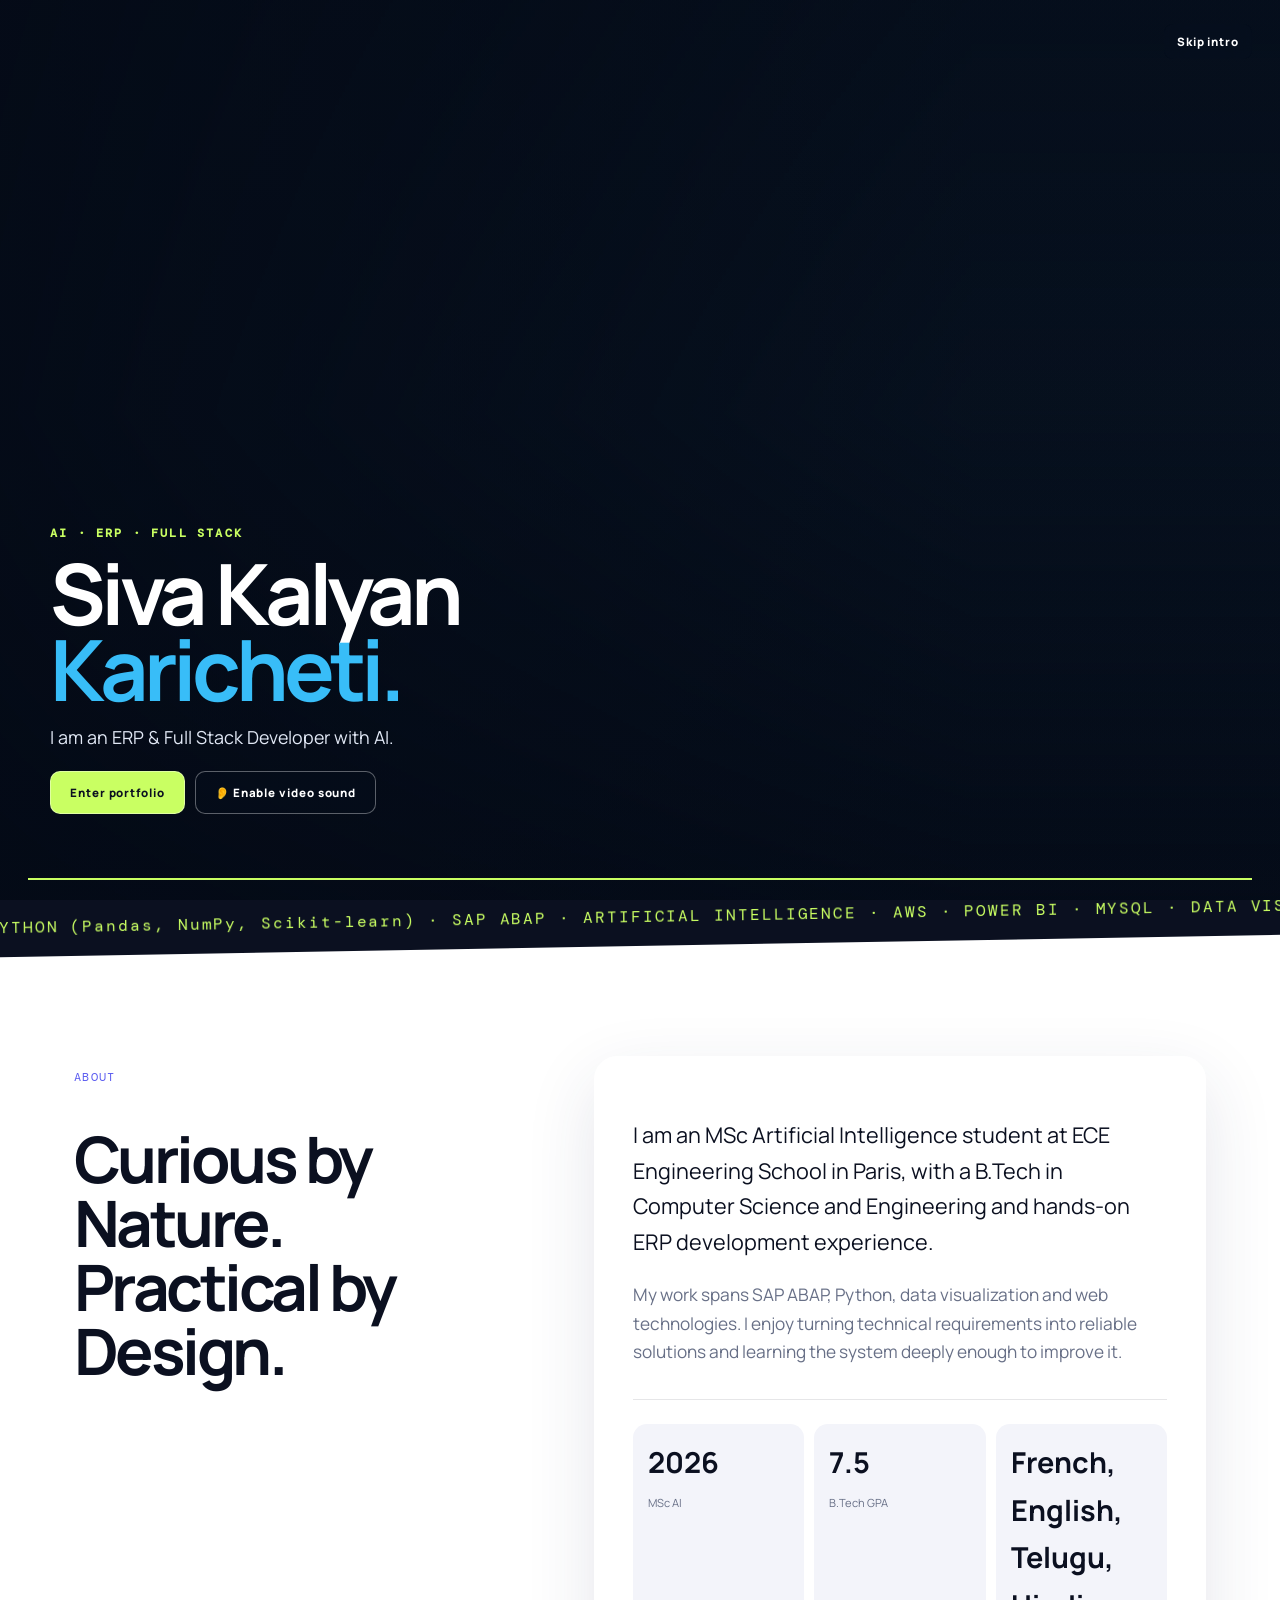
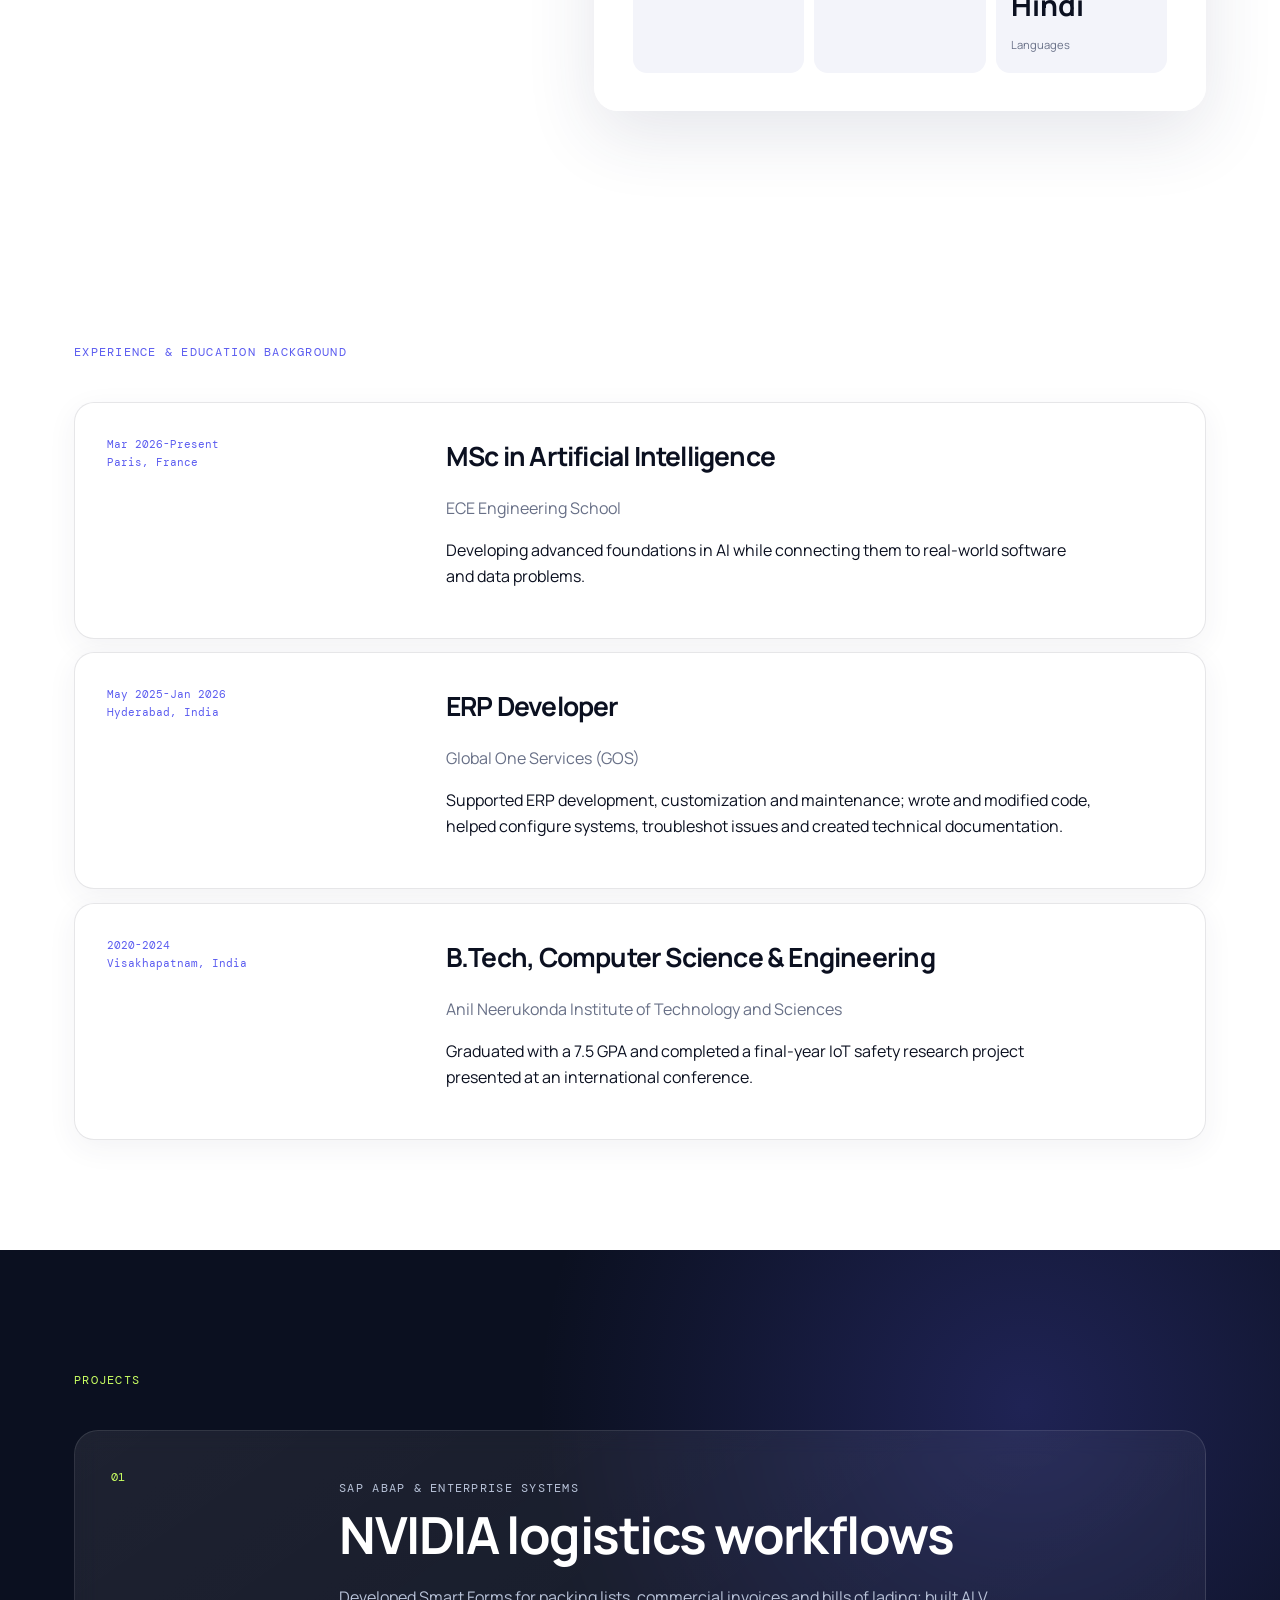
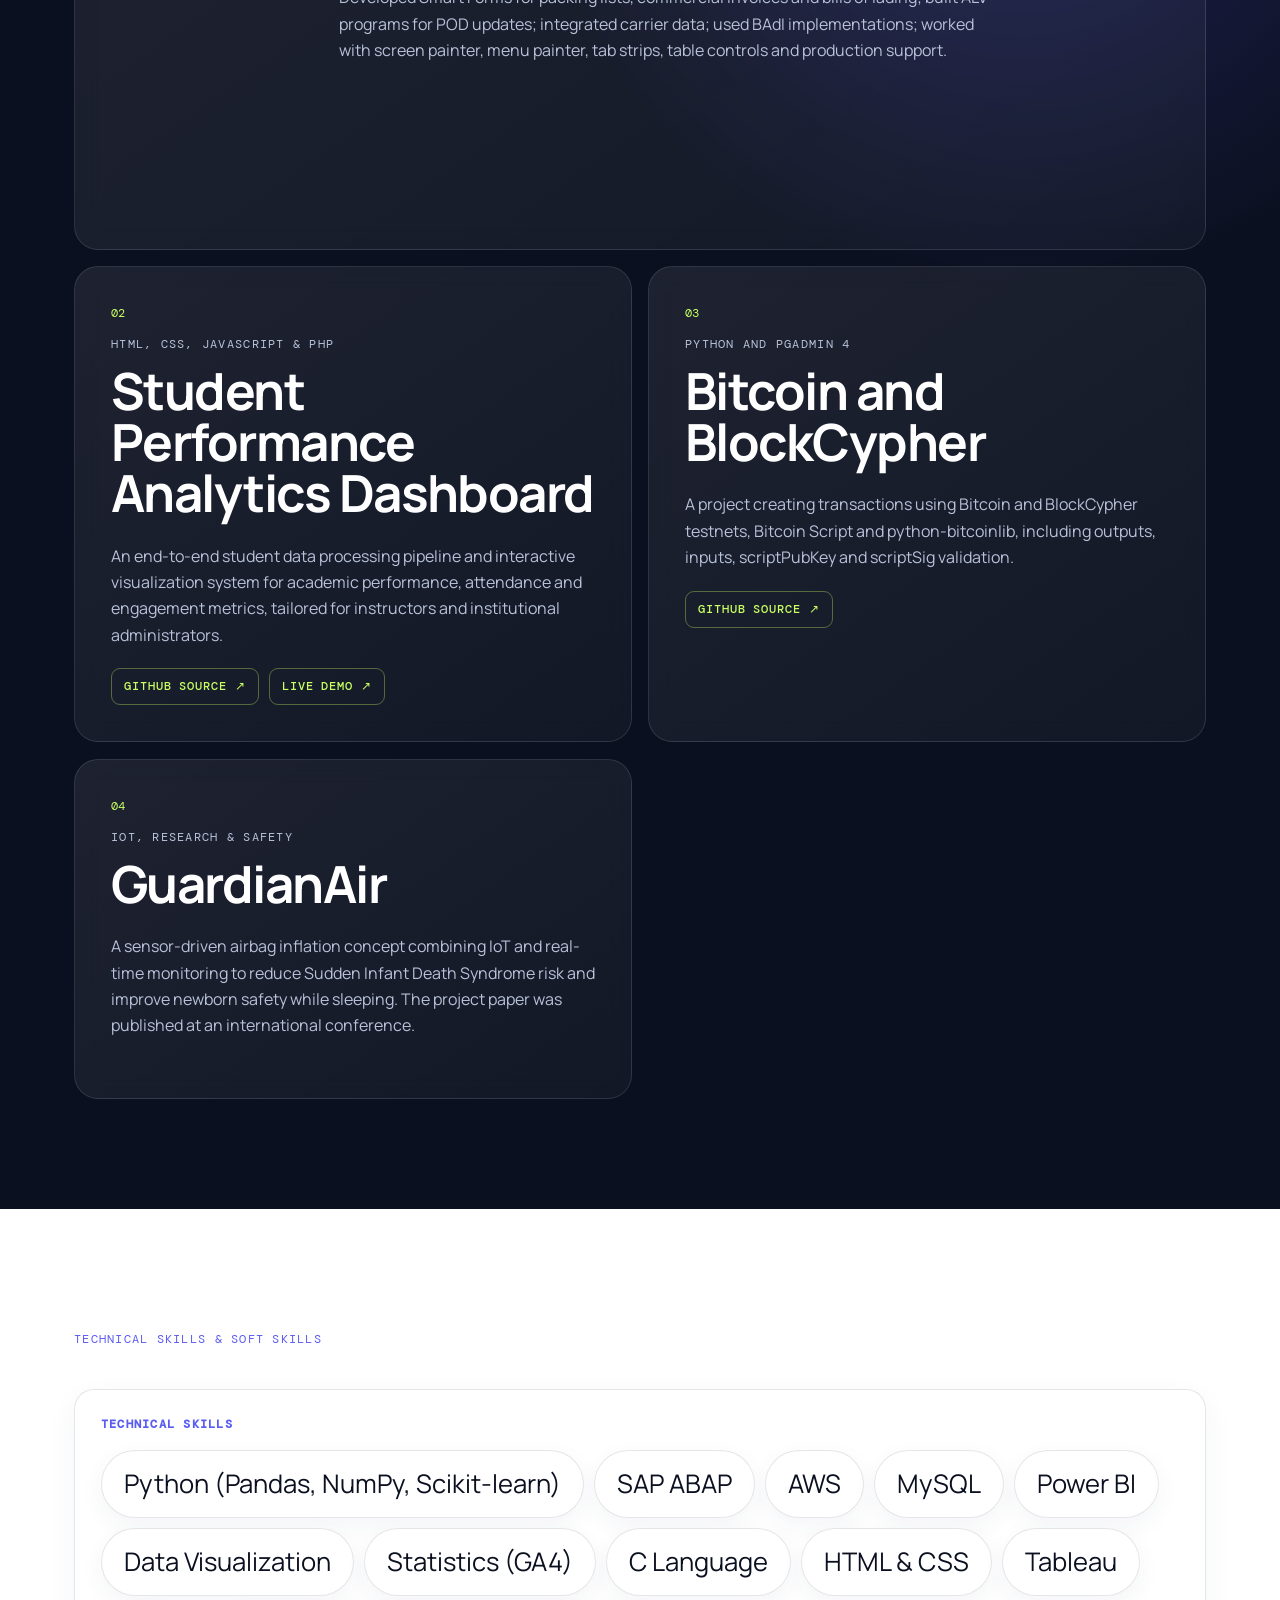
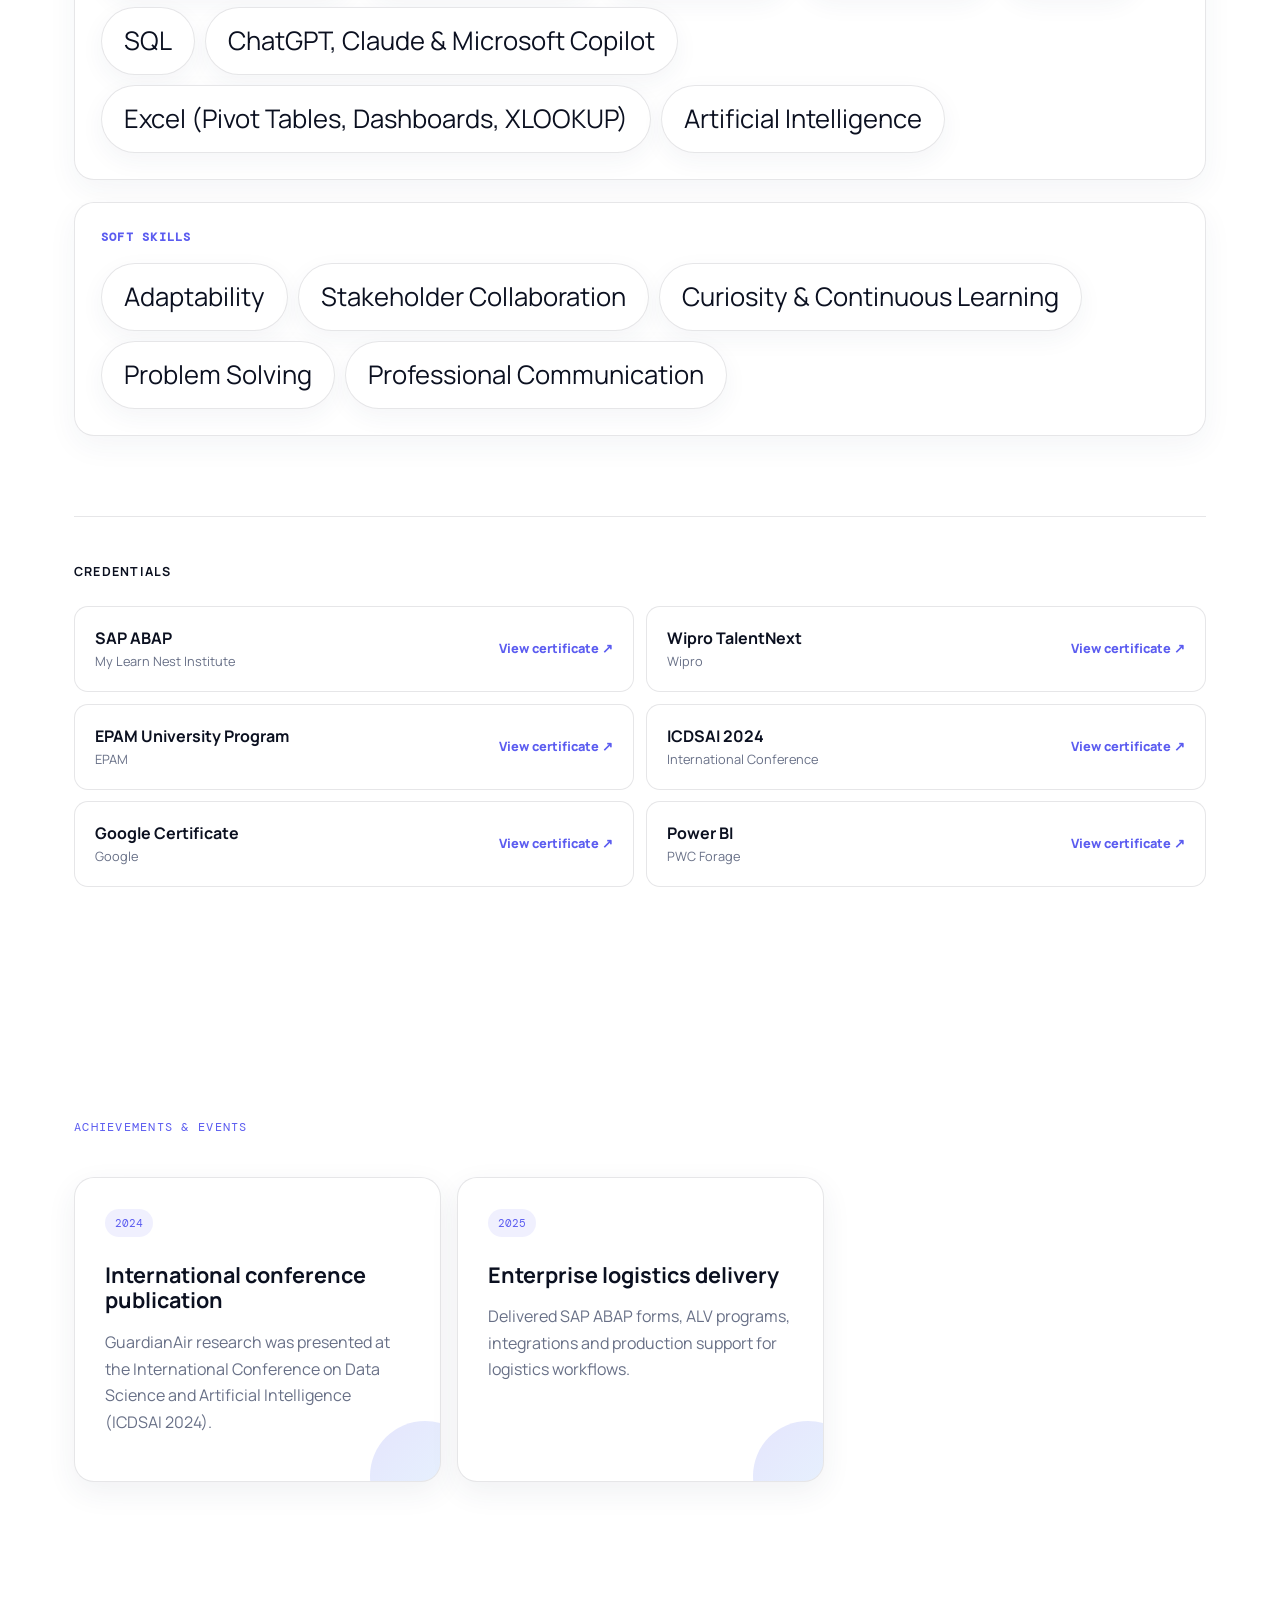
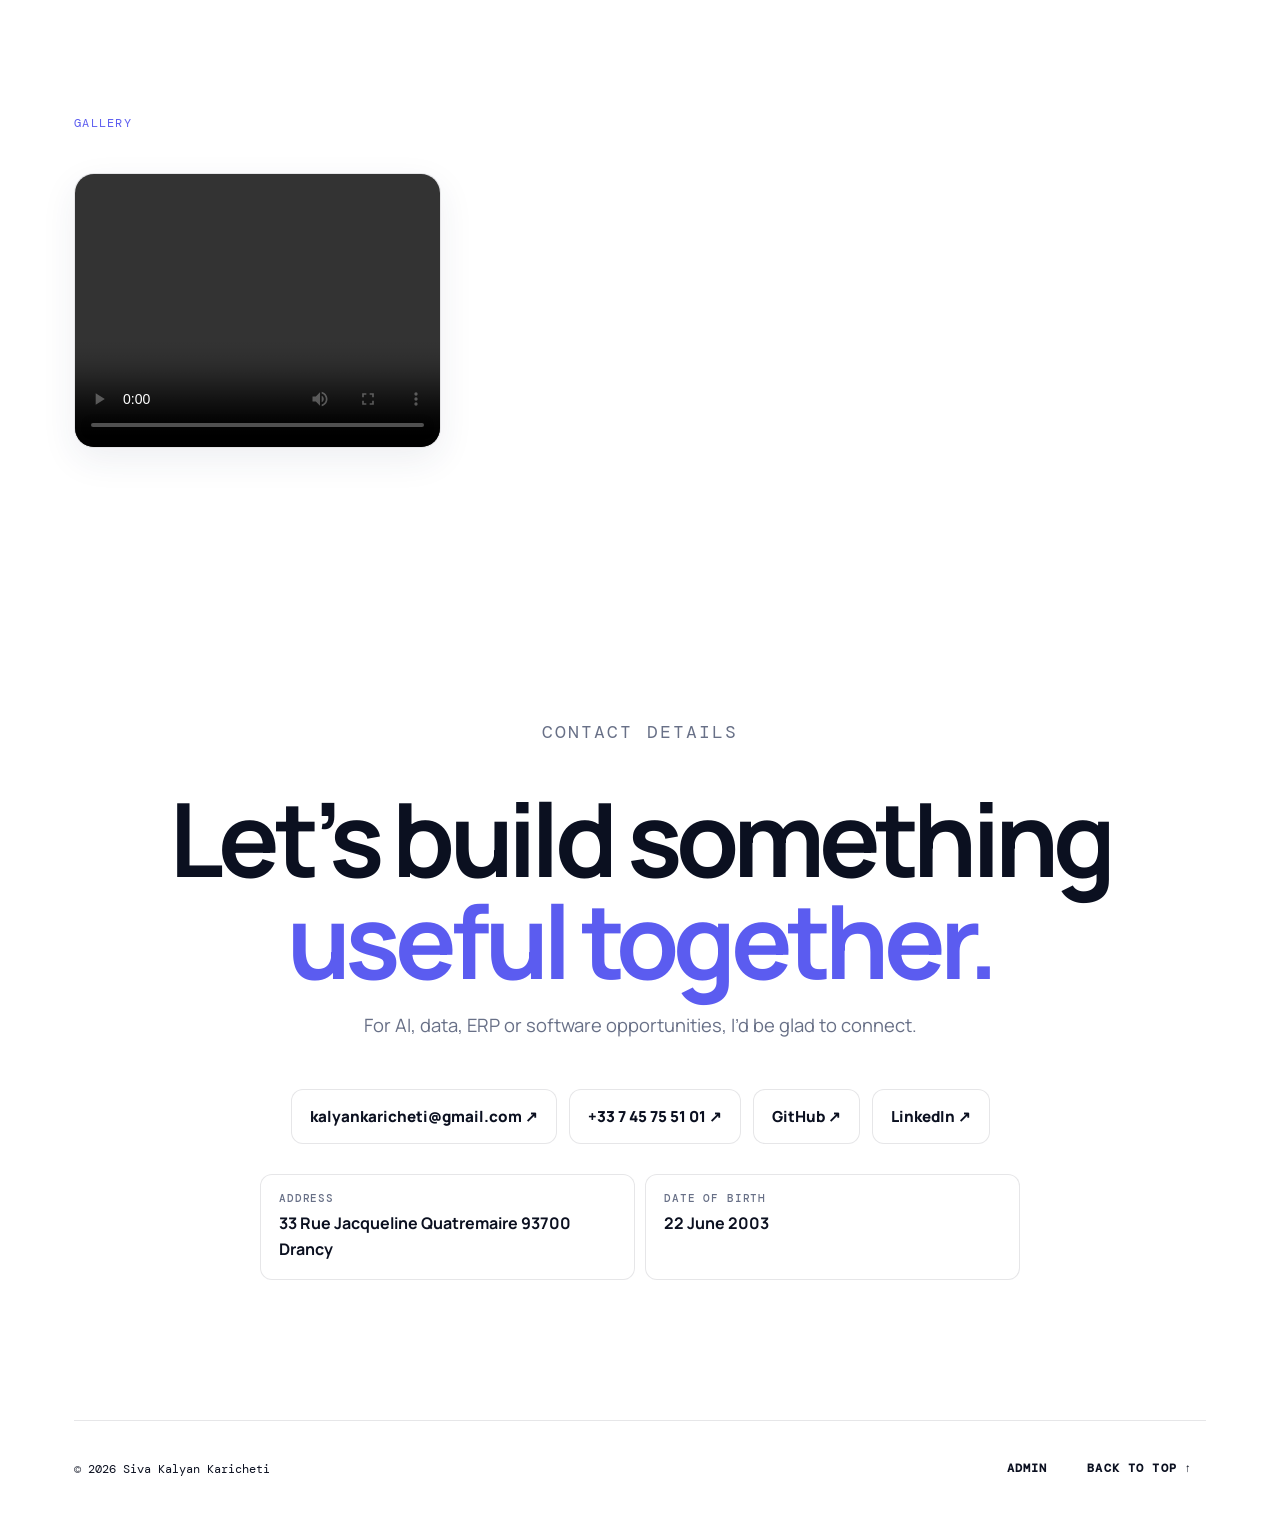
==== commit 05a5f175: "Intensify mobile liquid glass" ====
--- a/index.html
+++ b/index.html
@@ -13,7 +13,7 @@
   <meta property="og:type" content="website">
   <meta property="og:url" content="https://sivakalyankaricheti.github.io/Kalyan-Web/">
   <link rel="manifest" href="site.webmanifest">
-  <link rel="stylesheet" href="style.css?v=20260720-21">
+  <link rel="stylesheet" href="style.css?v=20260720-23">
   <link rel="stylesheet" href="animations.css?v=20260720-2">
   <script type="application/ld+json">
   {
--- a/style.css
+++ b/style.css
@@ -62,3 +62,4 @@
 @media(max-width:760px){.portfolio-intro--video .portfolio-intro-content{width:calc(100% - 40px);padding-bottom:74px}.portfolio-intro--video .portfolio-intro-kicker{margin-bottom:10px;font-size:.62rem;letter-spacing:.14em}.portfolio-intro--video h1{font-size:clamp(2.6rem,12vw,4rem)}.portfolio-intro--video .portfolio-intro-lede{margin-top:12px;font-size:.9rem;max-width:310px}.portfolio-intro--video .portfolio-intro-actions{margin-top:16px}.portfolio-intro--video .portfolio-intro-progress{bottom:12px}}
 
 .orbit img,.brand-photo{object-position:100% center;filter:none}
+@media(max-width:760px){.nav-wrap{overflow:visible;background:radial-gradient(circle at 12% 0,rgba(255,255,255,.68),rgba(255,255,255,0) 35%),linear-gradient(135deg,rgba(255,255,255,.25),rgba(191,220,255,.07));border-color:rgba(255,255,255,.82);box-shadow:0 18px 42px rgba(37,47,89,.1),inset 0 1px 0 rgba(255,255,255,.94);-webkit-backdrop-filter:blur(38px) saturate(185%);backdrop-filter:blur(38px) saturate(185%)}.nav-wrap:before{content:'';position:absolute;inset:1px;z-index:0;border-radius:17px;background:linear-gradient(125deg,rgba(255,255,255,.68),rgba(255,255,255,.12) 38%,rgba(255,255,255,0) 64%),radial-gradient(circle at 92% 100%,rgba(115,196,255,.16),rgba(115,196,255,0) 42%);pointer-events:none}.nav{z-index:1;background:linear-gradient(120deg,rgba(255,255,255,.11),rgba(255,255,255,.025));border-radius:17px}.location-panel,.language-switch,.menu-button{background:radial-gradient(circle at 18% 0,rgba(255,255,255,.58),rgba(255,255,255,0) 48%),linear-gradient(135deg,rgba(255,255,255,.3),rgba(255,255,255,.07));border-color:rgba(255,255,255,.82);box-shadow:0 8px 20px rgba(44,50,90,.08),inset 0 1px 0 rgba(255,255,255,.9);-webkit-backdrop-filter:blur(22px) saturate(175%);backdrop-filter:blur(22px) saturate(175%)}.menu-button{color:var(--ink)}.nav-links{background:rgba(255,255,255,.38);border-color:rgba(255,255,255,.8);-webkit-backdrop-filter:blur(32px) saturate(180%);backdrop-filter:blur(32px) saturate(180%)}.brand-photo{border-color:rgba(255,255,255,.98);box-shadow:0 10px 24px rgba(7,17,31,.16),inset 0 1px 0 rgba(255,255,255,.92)}}
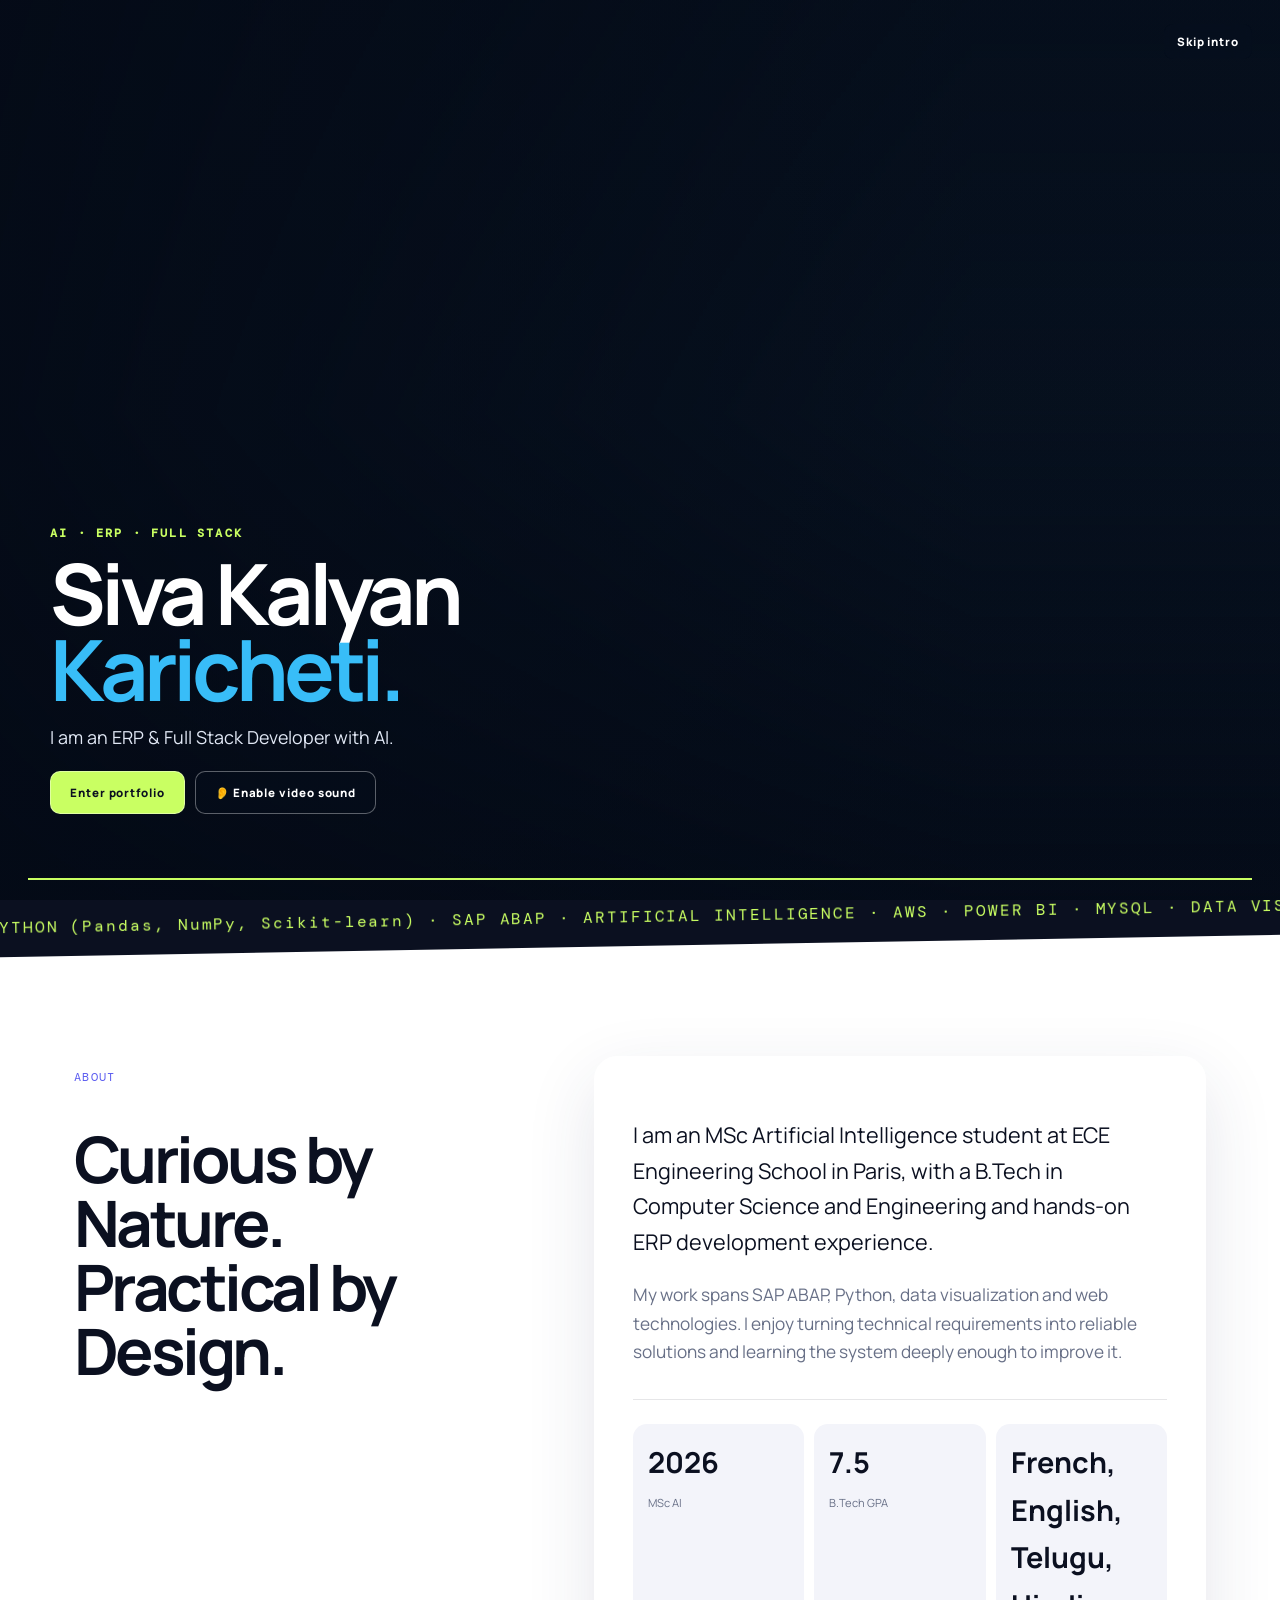
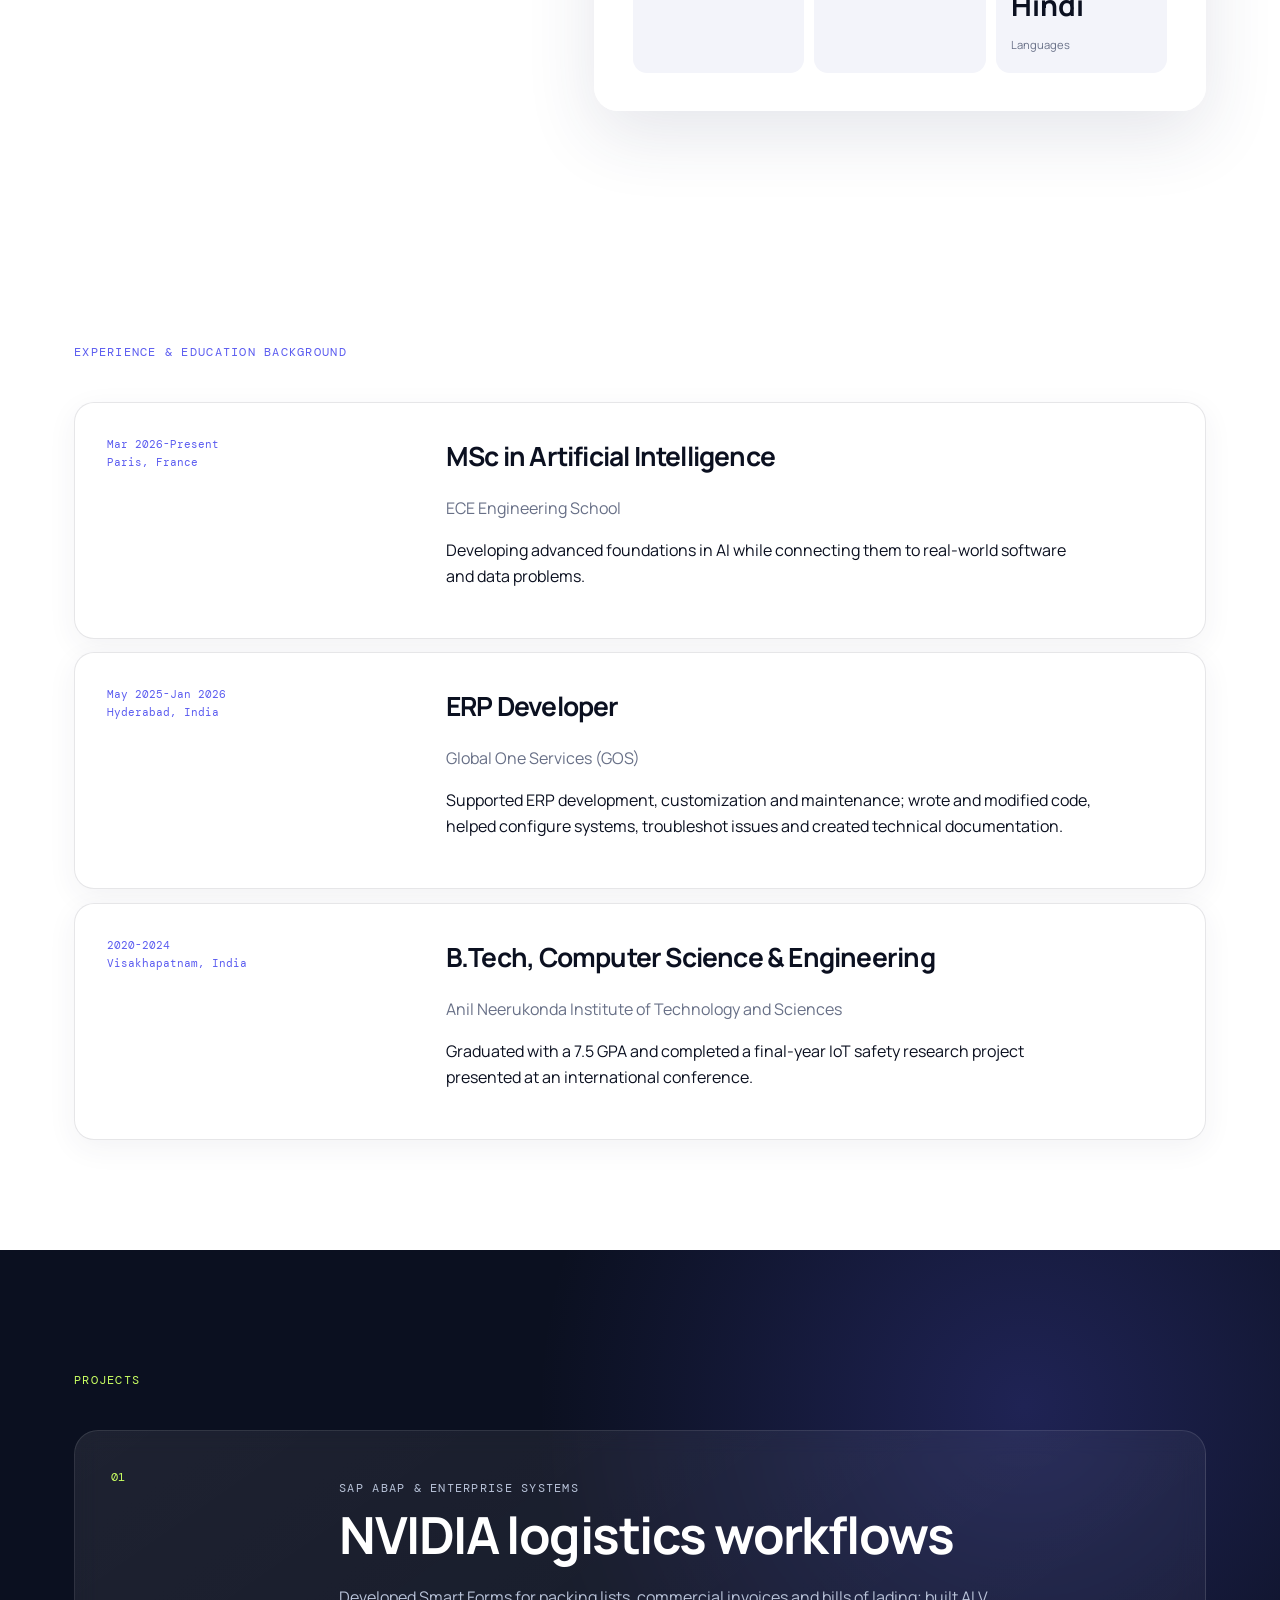
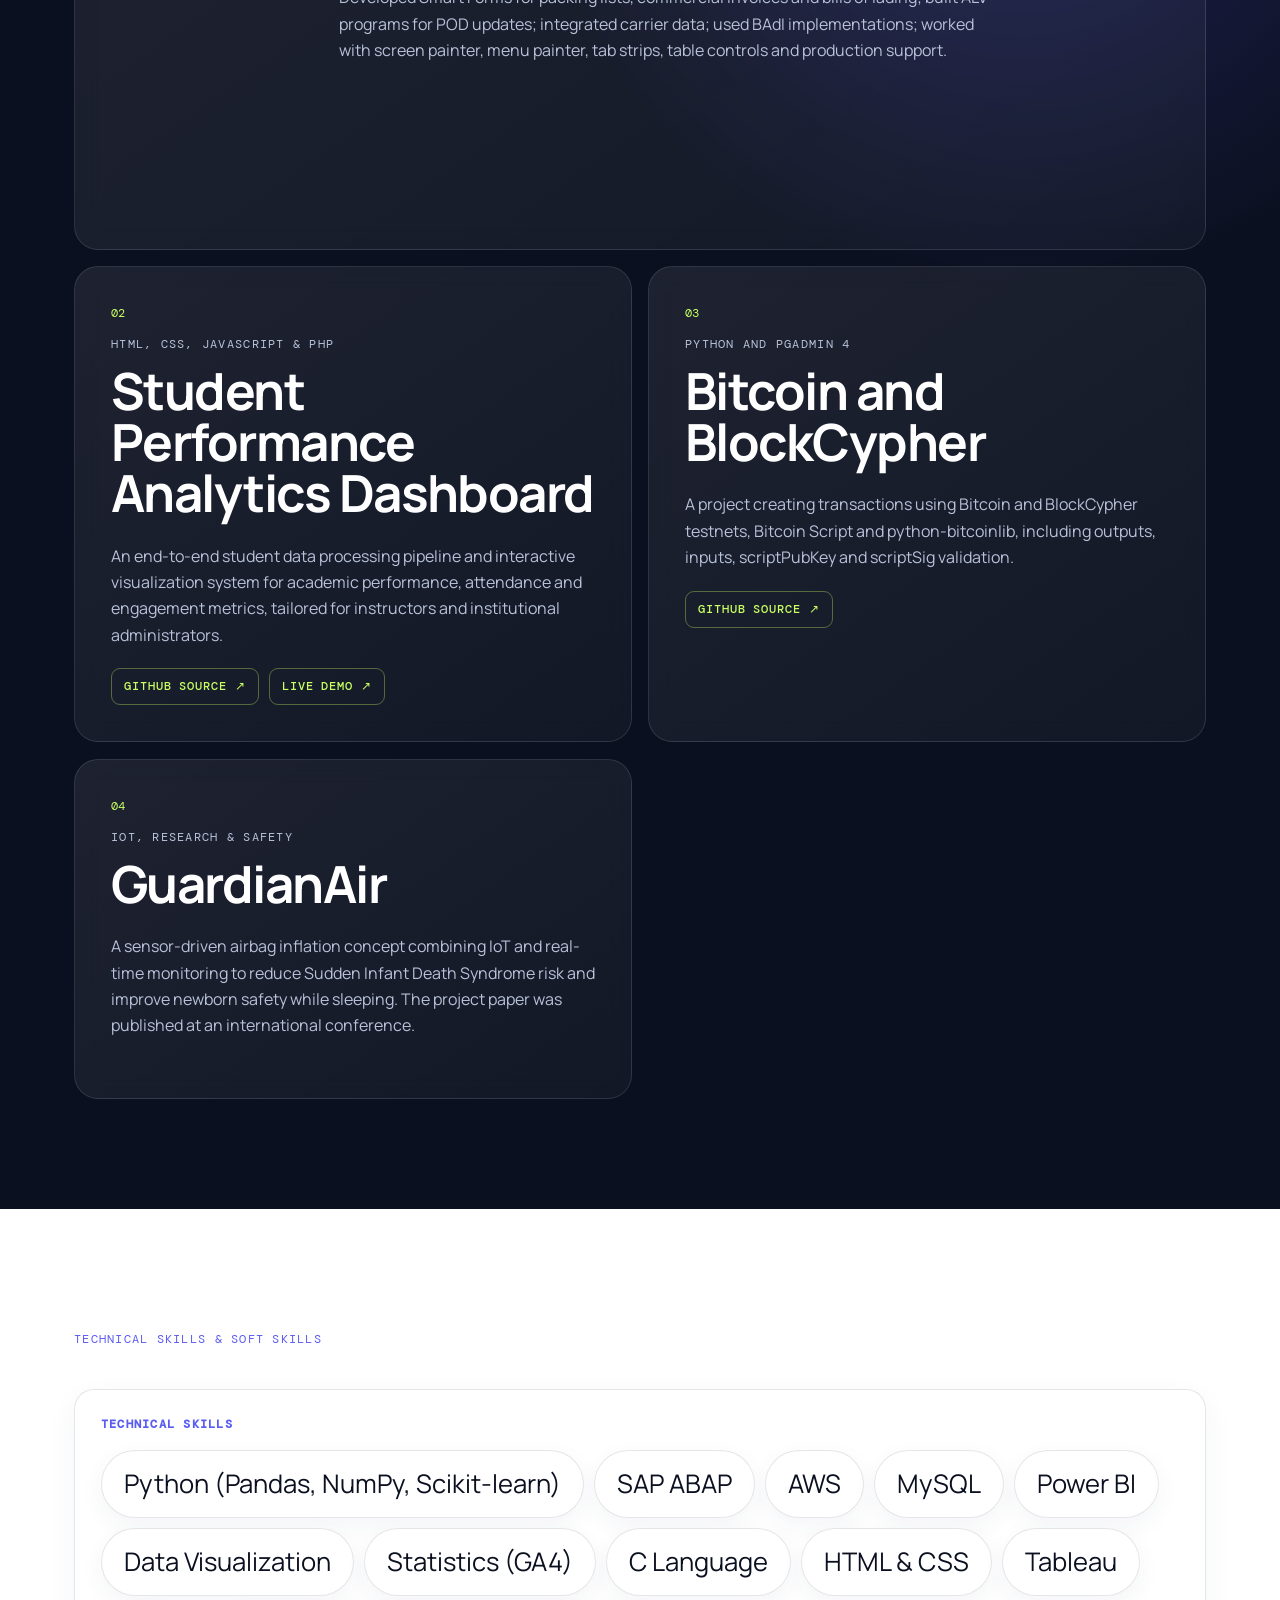
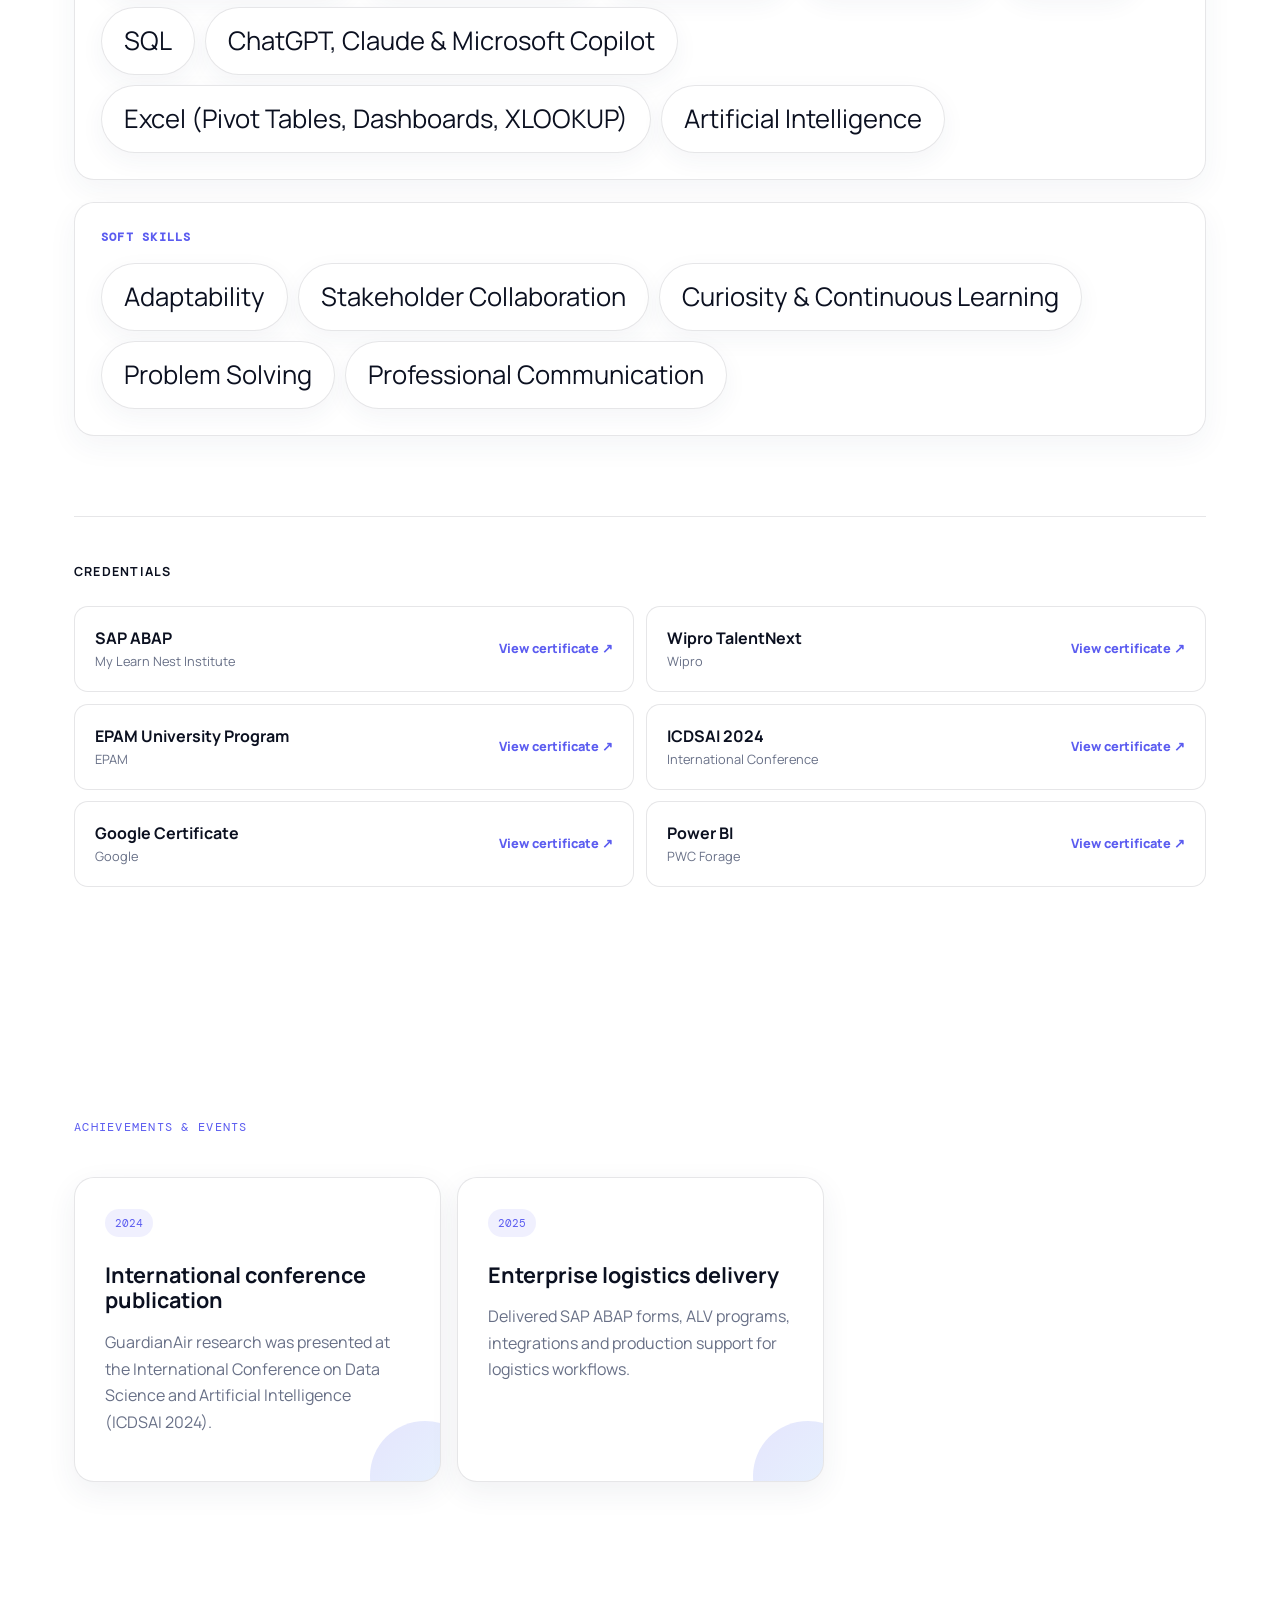
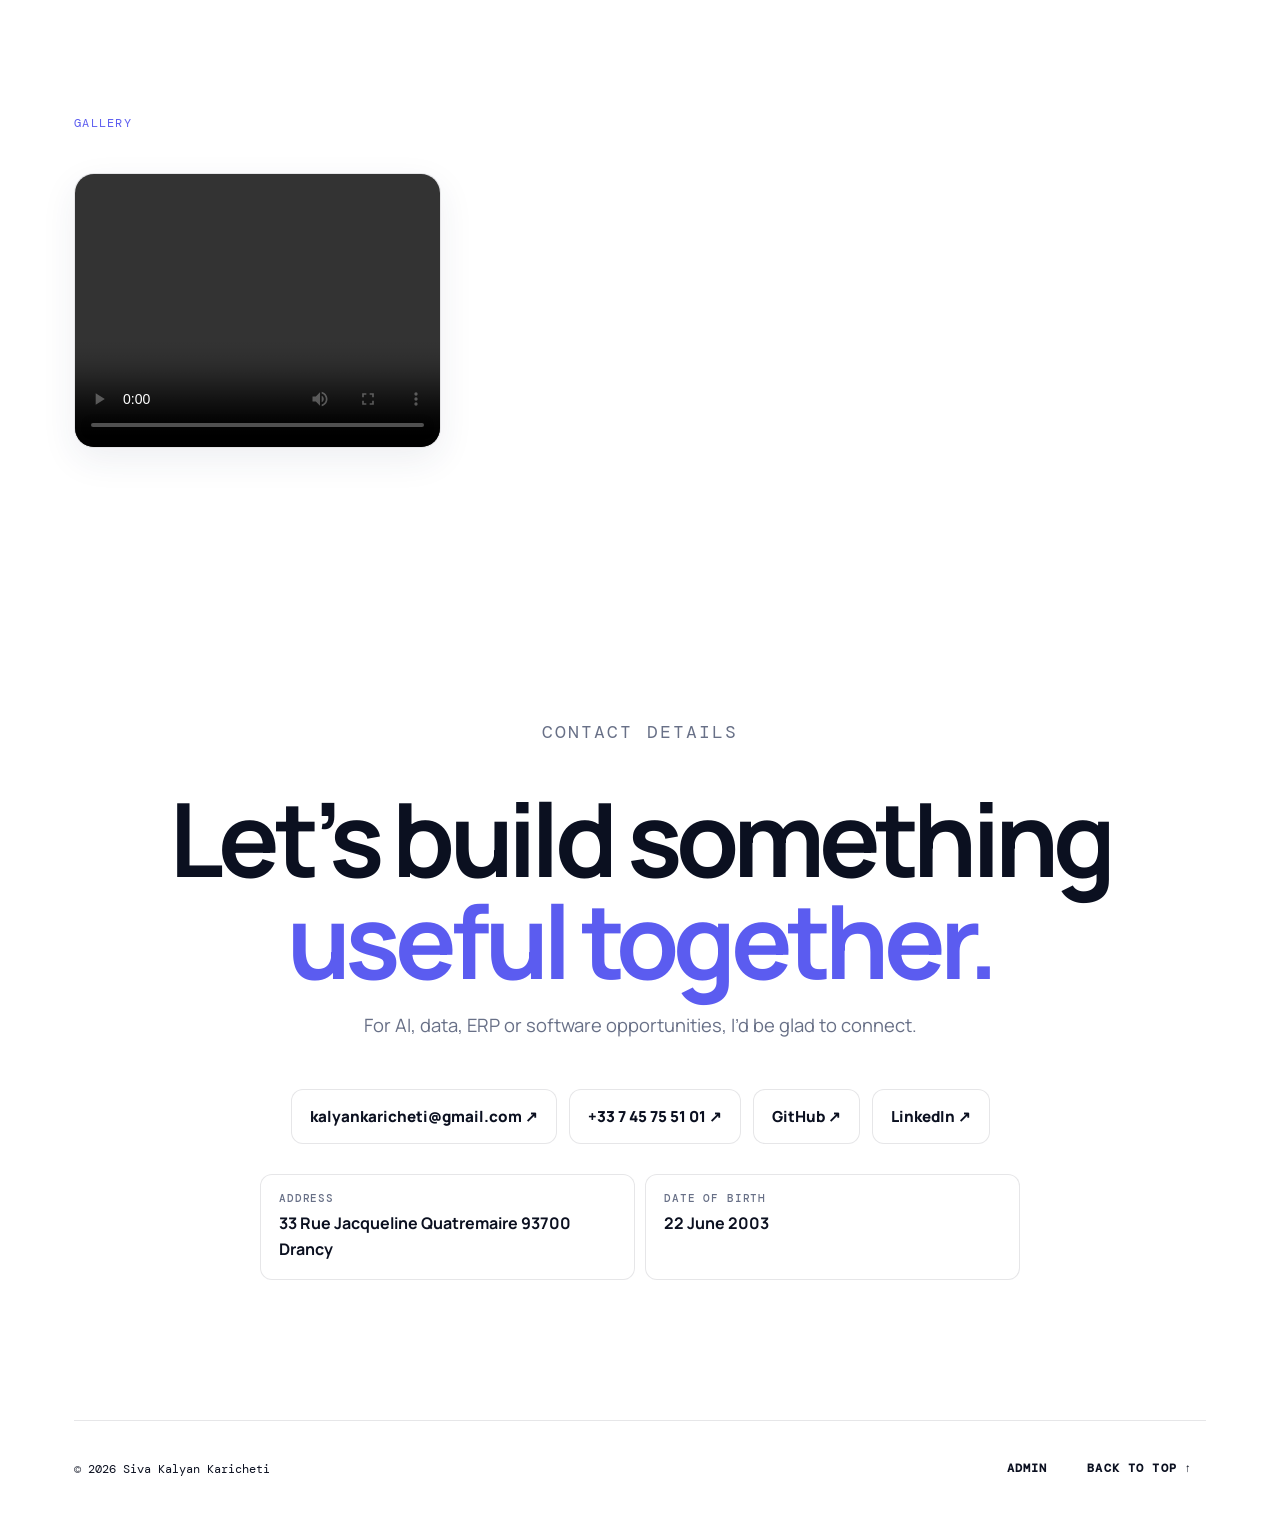
==== commit c48e20ac: "Make mobile glass clearer" ====
--- a/index.html
+++ b/index.html
@@ -13,7 +13,7 @@
   <meta property="og:type" content="website">
   <meta property="og:url" content="https://sivakalyankaricheti.github.io/Kalyan-Web/">
   <link rel="manifest" href="site.webmanifest">
-  <link rel="stylesheet" href="style.css?v=20260720-23">
+  <link rel="stylesheet" href="style.css?v=20260720-24">
   <link rel="stylesheet" href="animations.css?v=20260720-2">
   <script type="application/ld+json">
   {
--- a/style.css
+++ b/style.css
@@ -62,4 +62,4 @@
 @media(max-width:760px){.portfolio-intro--video .portfolio-intro-content{width:calc(100% - 40px);padding-bottom:74px}.portfolio-intro--video .portfolio-intro-kicker{margin-bottom:10px;font-size:.62rem;letter-spacing:.14em}.portfolio-intro--video h1{font-size:clamp(2.6rem,12vw,4rem)}.portfolio-intro--video .portfolio-intro-lede{margin-top:12px;font-size:.9rem;max-width:310px}.portfolio-intro--video .portfolio-intro-actions{margin-top:16px}.portfolio-intro--video .portfolio-intro-progress{bottom:12px}}
 
 .orbit img,.brand-photo{object-position:100% center;filter:none}
-@media(max-width:760px){.nav-wrap{overflow:visible;background:radial-gradient(circle at 12% 0,rgba(255,255,255,.68),rgba(255,255,255,0) 35%),linear-gradient(135deg,rgba(255,255,255,.25),rgba(191,220,255,.07));border-color:rgba(255,255,255,.82);box-shadow:0 18px 42px rgba(37,47,89,.1),inset 0 1px 0 rgba(255,255,255,.94);-webkit-backdrop-filter:blur(38px) saturate(185%);backdrop-filter:blur(38px) saturate(185%)}.nav-wrap:before{content:'';position:absolute;inset:1px;z-index:0;border-radius:17px;background:linear-gradient(125deg,rgba(255,255,255,.68),rgba(255,255,255,.12) 38%,rgba(255,255,255,0) 64%),radial-gradient(circle at 92% 100%,rgba(115,196,255,.16),rgba(115,196,255,0) 42%);pointer-events:none}.nav{z-index:1;background:linear-gradient(120deg,rgba(255,255,255,.11),rgba(255,255,255,.025));border-radius:17px}.location-panel,.language-switch,.menu-button{background:radial-gradient(circle at 18% 0,rgba(255,255,255,.58),rgba(255,255,255,0) 48%),linear-gradient(135deg,rgba(255,255,255,.3),rgba(255,255,255,.07));border-color:rgba(255,255,255,.82);box-shadow:0 8px 20px rgba(44,50,90,.08),inset 0 1px 0 rgba(255,255,255,.9);-webkit-backdrop-filter:blur(22px) saturate(175%);backdrop-filter:blur(22px) saturate(175%)}.menu-button{color:var(--ink)}.nav-links{background:rgba(255,255,255,.38);border-color:rgba(255,255,255,.8);-webkit-backdrop-filter:blur(32px) saturate(180%);backdrop-filter:blur(32px) saturate(180%)}.brand-photo{border-color:rgba(255,255,255,.98);box-shadow:0 10px 24px rgba(7,17,31,.16),inset 0 1px 0 rgba(255,255,255,.92)}}
+@media(max-width:760px){.nav-wrap{overflow:visible;background:radial-gradient(circle at 12% 0,rgba(255,255,255,.42),rgba(255,255,255,0) 35%),linear-gradient(135deg,rgba(255,255,255,.16),rgba(191,220,255,.035));border-color:rgba(255,255,255,.7);box-shadow:0 12px 26px rgba(37,47,89,.07),inset 0 1px 0 rgba(255,255,255,.82);-webkit-backdrop-filter:blur(18px) saturate(165%);backdrop-filter:blur(18px) saturate(165%)}.nav-wrap:before{content:'';position:absolute;inset:1px;z-index:0;border-radius:17px;background:linear-gradient(125deg,rgba(255,255,255,.5),rgba(255,255,255,.06) 38%,rgba(255,255,255,0) 64%),radial-gradient(circle at 92% 100%,rgba(115,196,255,.1),rgba(115,196,255,0) 42%);pointer-events:none}.nav{z-index:1;background:linear-gradient(120deg,rgba(255,255,255,.06),rgba(255,255,255,.01));border-radius:17px}.location-panel,.language-switch,.menu-button{background:radial-gradient(circle at 18% 0,rgba(255,255,255,.42),rgba(255,255,255,0) 48%),linear-gradient(135deg,rgba(255,255,255,.18),rgba(255,255,255,.035));border-color:rgba(255,255,255,.72);box-shadow:0 5px 14px rgba(44,50,90,.06),inset 0 1px 0 rgba(255,255,255,.78);-webkit-backdrop-filter:blur(10px) saturate(160%);backdrop-filter:blur(10px) saturate(160%)}.menu-button{color:var(--ink)}.nav-links{background:rgba(255,255,255,.25);border-color:rgba(255,255,255,.7);-webkit-backdrop-filter:blur(18px) saturate(165%);backdrop-filter:blur(18px) saturate(165%)}.brand-photo{border-color:rgba(255,255,255,.88);box-shadow:0 8px 20px rgba(7,17,31,.12),inset 0 1px 0 rgba(255,255,255,.82)}}
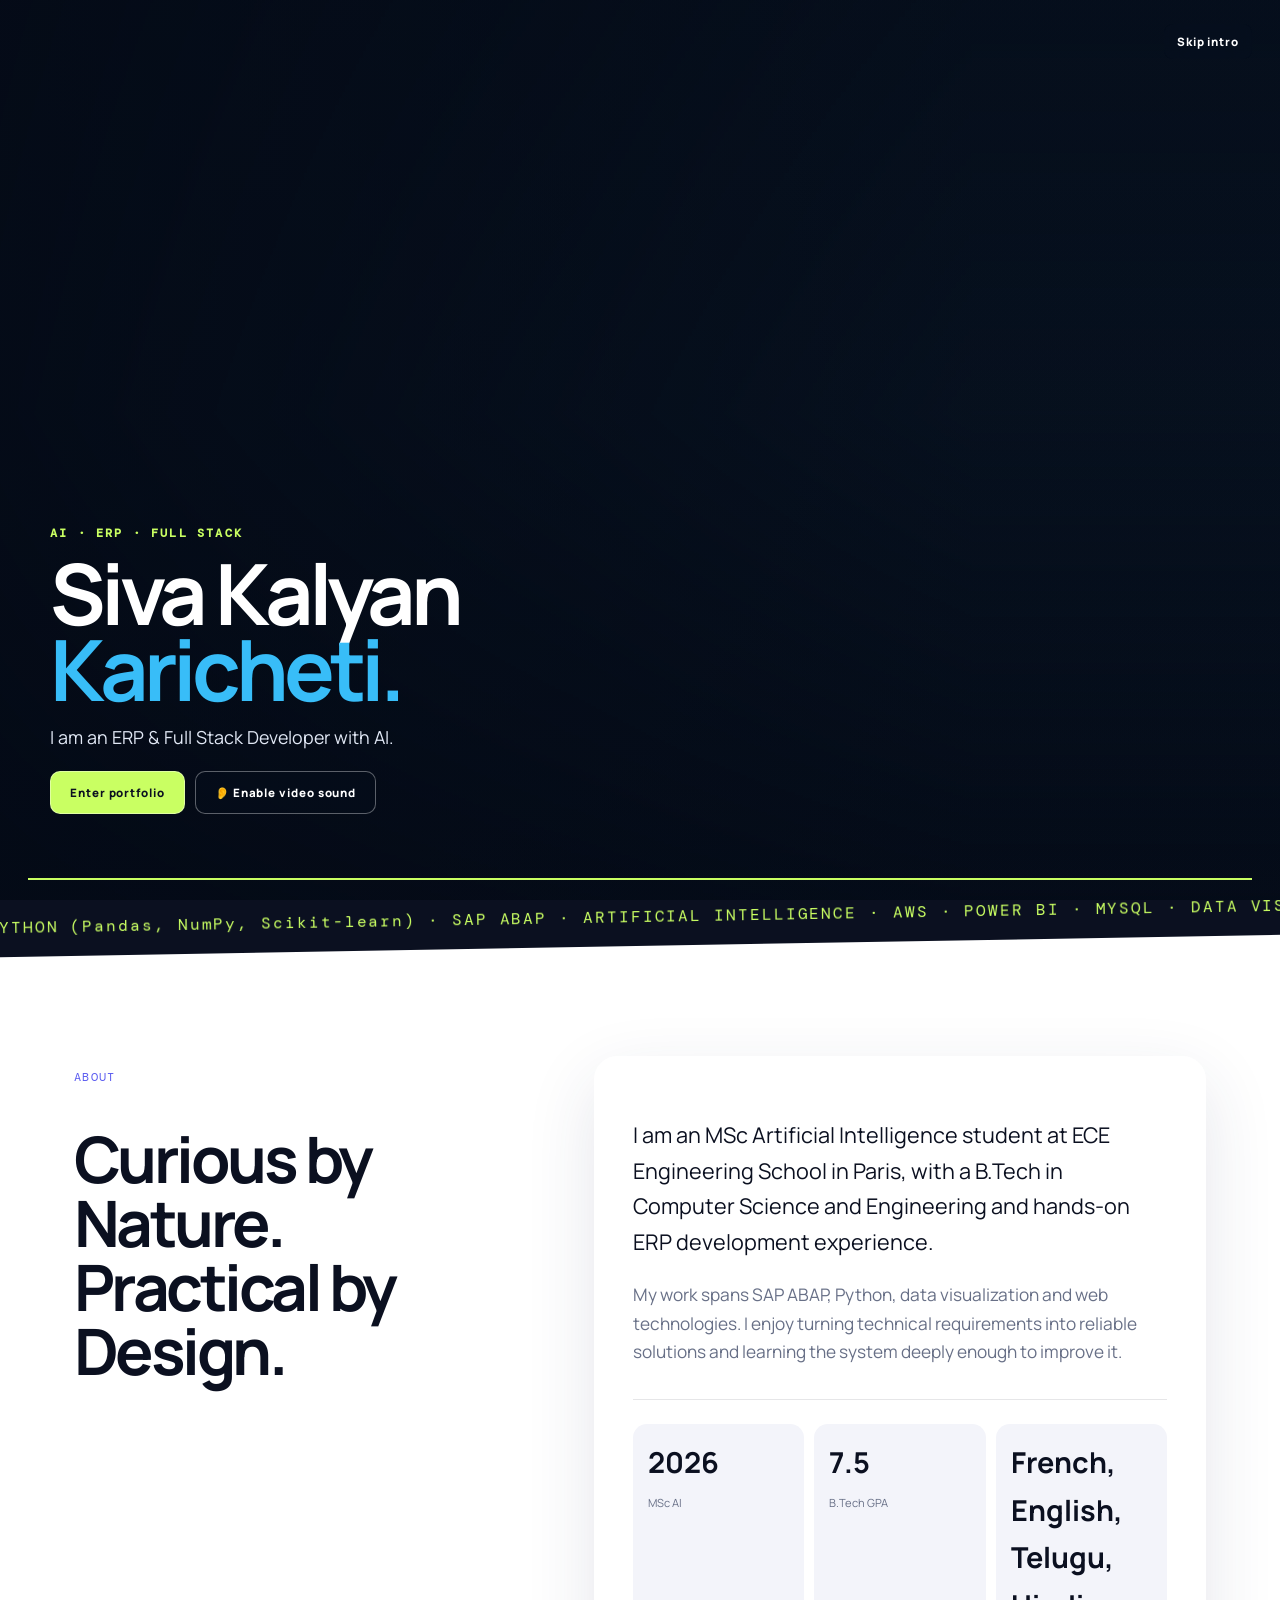
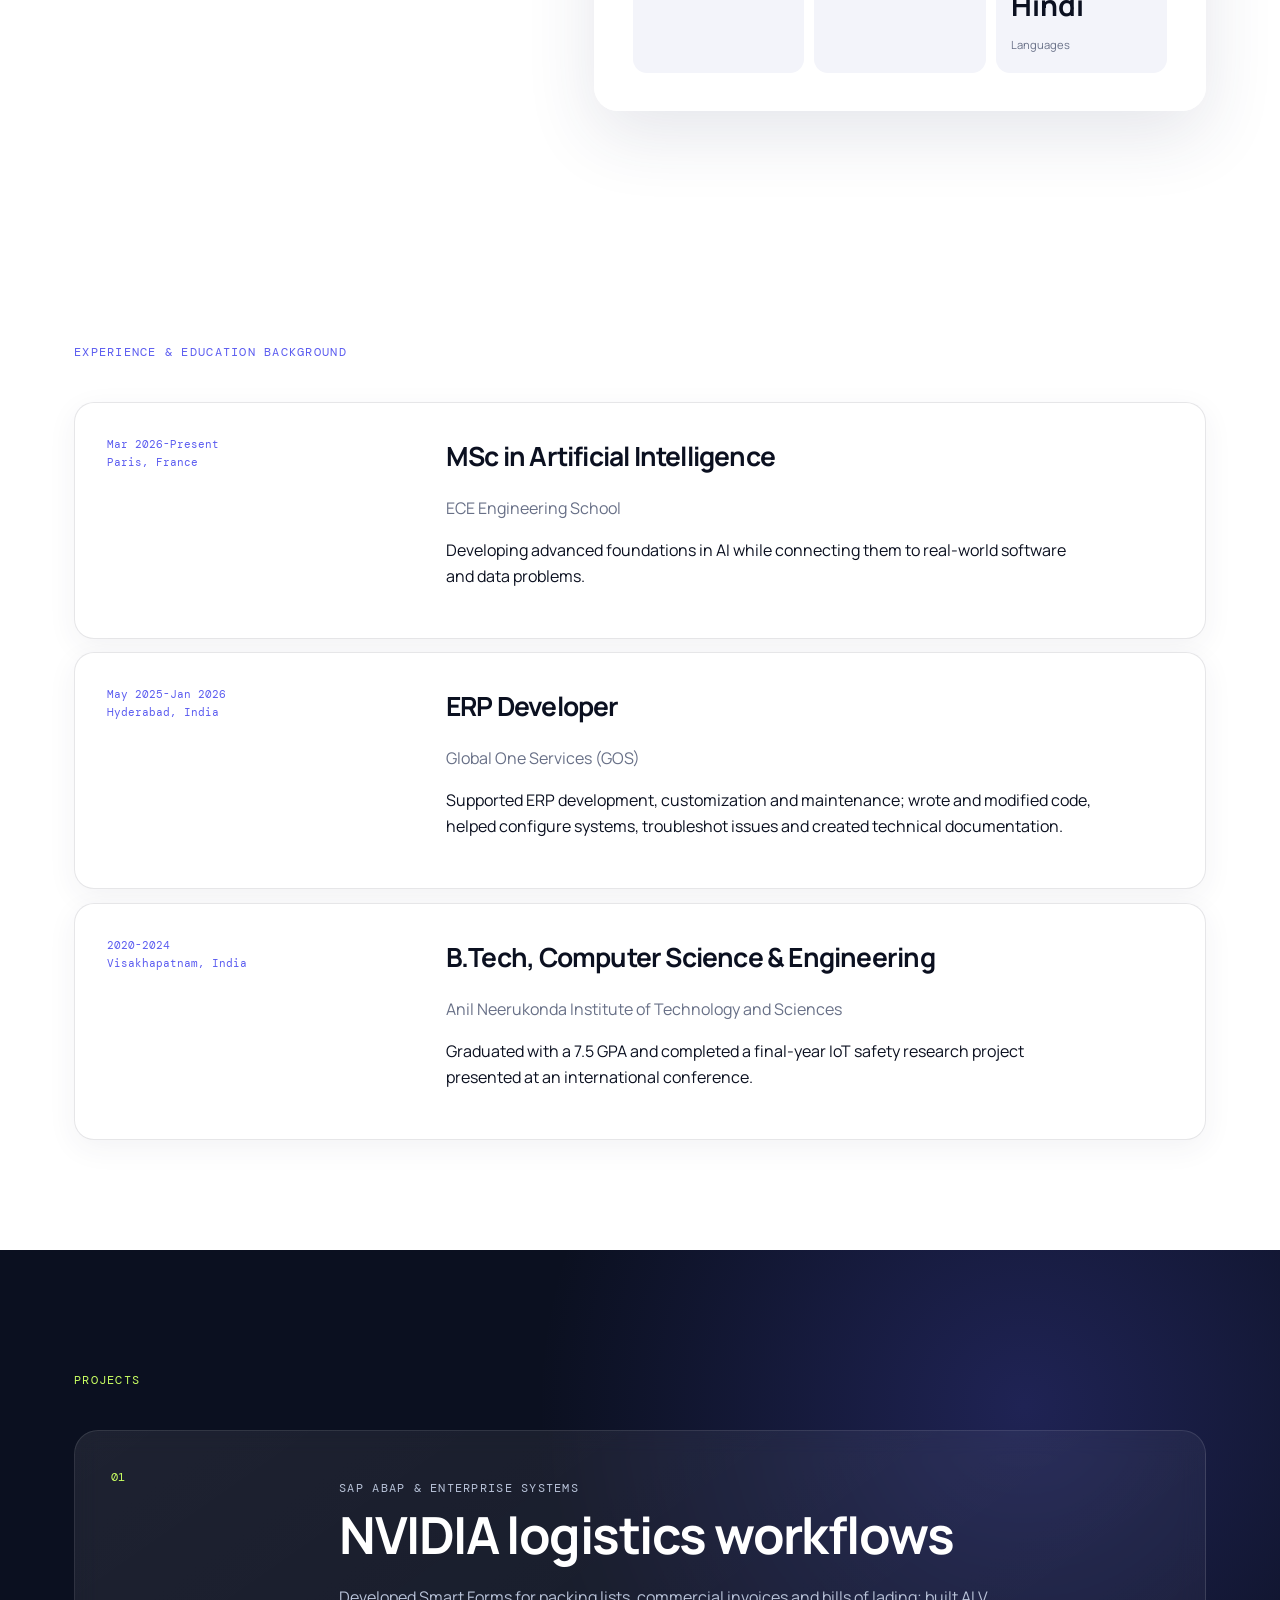
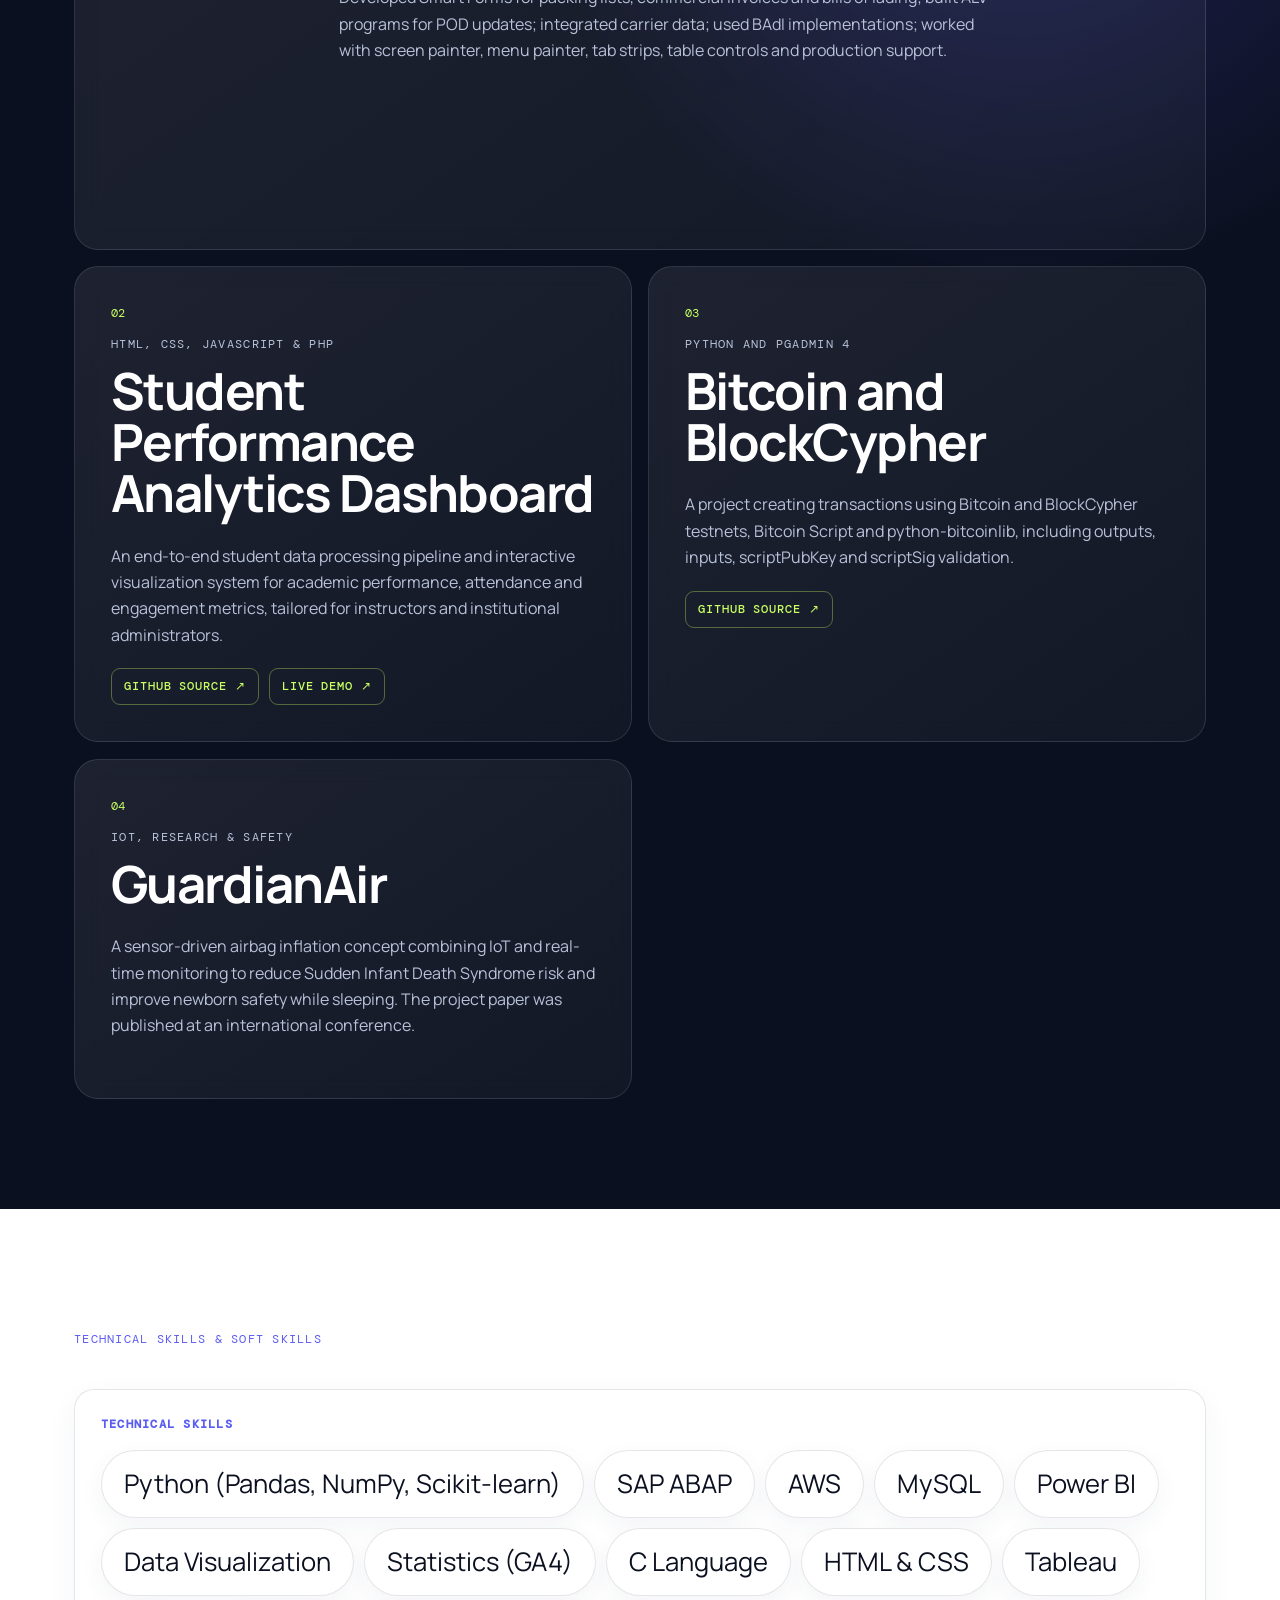
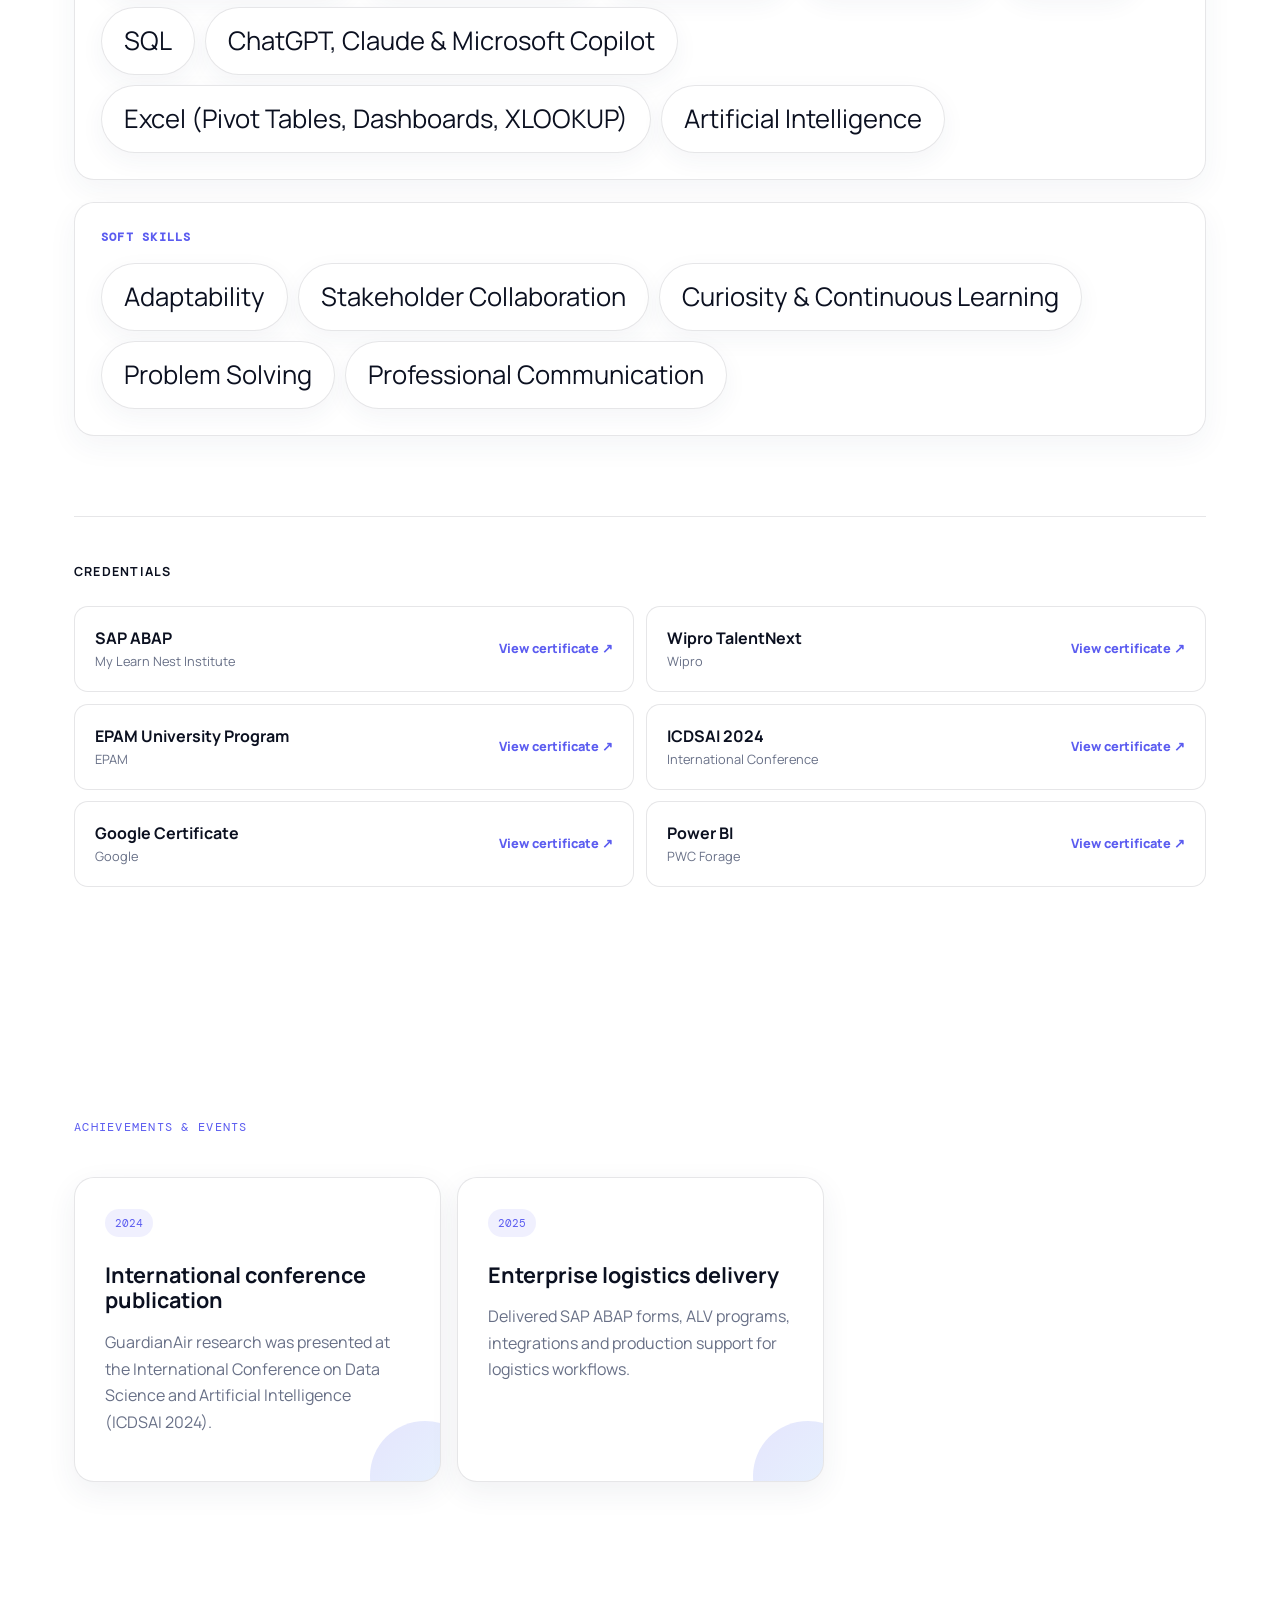
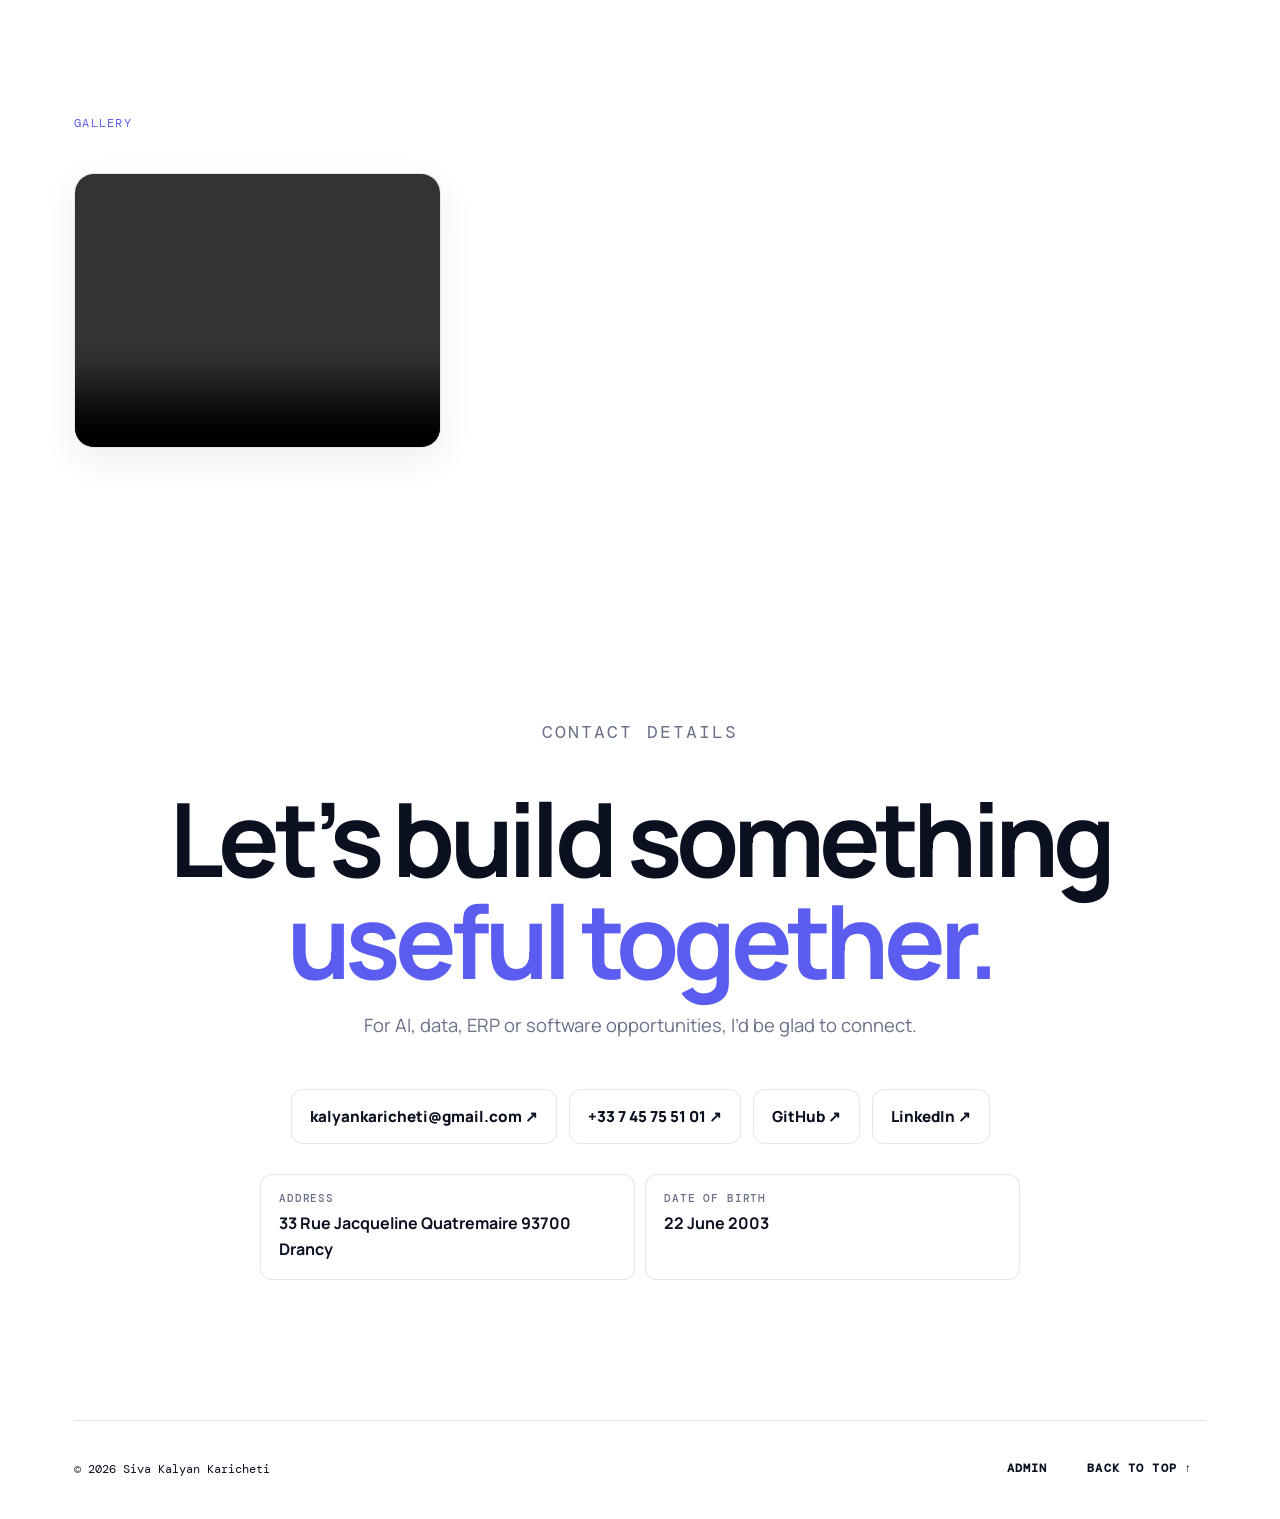
==== commit 1208df35: "Make mobile header clear through glass" ====
--- a/index.html
+++ b/index.html
@@ -13,7 +13,7 @@
   <meta property="og:type" content="website">
   <meta property="og:url" content="https://sivakalyankaricheti.github.io/Kalyan-Web/">
   <link rel="manifest" href="site.webmanifest">
-  <link rel="stylesheet" href="style.css?v=20260720-24">
+  <link rel="stylesheet" href="style.css?v=20260720-25">
   <link rel="stylesheet" href="animations.css?v=20260720-2">
   <script type="application/ld+json">
   {
--- a/style.css
+++ b/style.css
@@ -62,4 +62,4 @@
 @media(max-width:760px){.portfolio-intro--video .portfolio-intro-content{width:calc(100% - 40px);padding-bottom:74px}.portfolio-intro--video .portfolio-intro-kicker{margin-bottom:10px;font-size:.62rem;letter-spacing:.14em}.portfolio-intro--video h1{font-size:clamp(2.6rem,12vw,4rem)}.portfolio-intro--video .portfolio-intro-lede{margin-top:12px;font-size:.9rem;max-width:310px}.portfolio-intro--video .portfolio-intro-actions{margin-top:16px}.portfolio-intro--video .portfolio-intro-progress{bottom:12px}}
 
 .orbit img,.brand-photo{object-position:100% center;filter:none}
-@media(max-width:760px){.nav-wrap{overflow:visible;background:radial-gradient(circle at 12% 0,rgba(255,255,255,.42),rgba(255,255,255,0) 35%),linear-gradient(135deg,rgba(255,255,255,.16),rgba(191,220,255,.035));border-color:rgba(255,255,255,.7);box-shadow:0 12px 26px rgba(37,47,89,.07),inset 0 1px 0 rgba(255,255,255,.82);-webkit-backdrop-filter:blur(18px) saturate(165%);backdrop-filter:blur(18px) saturate(165%)}.nav-wrap:before{content:'';position:absolute;inset:1px;z-index:0;border-radius:17px;background:linear-gradient(125deg,rgba(255,255,255,.5),rgba(255,255,255,.06) 38%,rgba(255,255,255,0) 64%),radial-gradient(circle at 92% 100%,rgba(115,196,255,.1),rgba(115,196,255,0) 42%);pointer-events:none}.nav{z-index:1;background:linear-gradient(120deg,rgba(255,255,255,.06),rgba(255,255,255,.01));border-radius:17px}.location-panel,.language-switch,.menu-button{background:radial-gradient(circle at 18% 0,rgba(255,255,255,.42),rgba(255,255,255,0) 48%),linear-gradient(135deg,rgba(255,255,255,.18),rgba(255,255,255,.035));border-color:rgba(255,255,255,.72);box-shadow:0 5px 14px rgba(44,50,90,.06),inset 0 1px 0 rgba(255,255,255,.78);-webkit-backdrop-filter:blur(10px) saturate(160%);backdrop-filter:blur(10px) saturate(160%)}.menu-button{color:var(--ink)}.nav-links{background:rgba(255,255,255,.25);border-color:rgba(255,255,255,.7);-webkit-backdrop-filter:blur(18px) saturate(165%);backdrop-filter:blur(18px) saturate(165%)}.brand-photo{border-color:rgba(255,255,255,.88);box-shadow:0 8px 20px rgba(7,17,31,.12),inset 0 1px 0 rgba(255,255,255,.82)}}
+@media(max-width:760px){.nav-wrap{overflow:visible;background:radial-gradient(circle at 12% 0,rgba(255,255,255,.22),rgba(255,255,255,0) 35%),linear-gradient(135deg,rgba(255,255,255,.065),rgba(191,220,255,.012));border-color:rgba(255,255,255,.58);box-shadow:0 10px 22px rgba(37,47,89,.045),inset 0 1px 0 rgba(255,255,255,.68);-webkit-backdrop-filter:blur(2px) saturate(140%);backdrop-filter:blur(2px) saturate(140%)}.nav-wrap:before{content:'';position:absolute;inset:1px;z-index:0;border-radius:17px;background:linear-gradient(125deg,rgba(255,255,255,.3),rgba(255,255,255,.025) 38%,rgba(255,255,255,0) 64%),radial-gradient(circle at 92% 100%,rgba(115,196,255,.045),rgba(115,196,255,0) 42%);pointer-events:none}.nav{z-index:1;background:linear-gradient(120deg,rgba(255,255,255,.02),rgba(255,255,255,0));border-radius:17px}.location-panel,.language-switch,.menu-button{background:radial-gradient(circle at 18% 0,rgba(255,255,255,.24),rgba(255,255,255,0) 48%),linear-gradient(135deg,rgba(255,255,255,.075),rgba(255,255,255,.01));border-color:rgba(255,255,255,.62);box-shadow:0 4px 12px rgba(44,50,90,.04),inset 0 1px 0 rgba(255,255,255,.64);-webkit-backdrop-filter:blur(1px) saturate(140%);backdrop-filter:blur(1px) saturate(140%)}.menu-button{color:var(--ink)}.nav-links{background:rgba(255,255,255,.12);border-color:rgba(255,255,255,.6);-webkit-backdrop-filter:blur(4px) saturate(145%);backdrop-filter:blur(4px) saturate(145%)}.brand-photo{border-color:rgba(255,255,255,.76);box-shadow:0 7px 18px rgba(7,17,31,.09),inset 0 1px 0 rgba(255,255,255,.7)}}
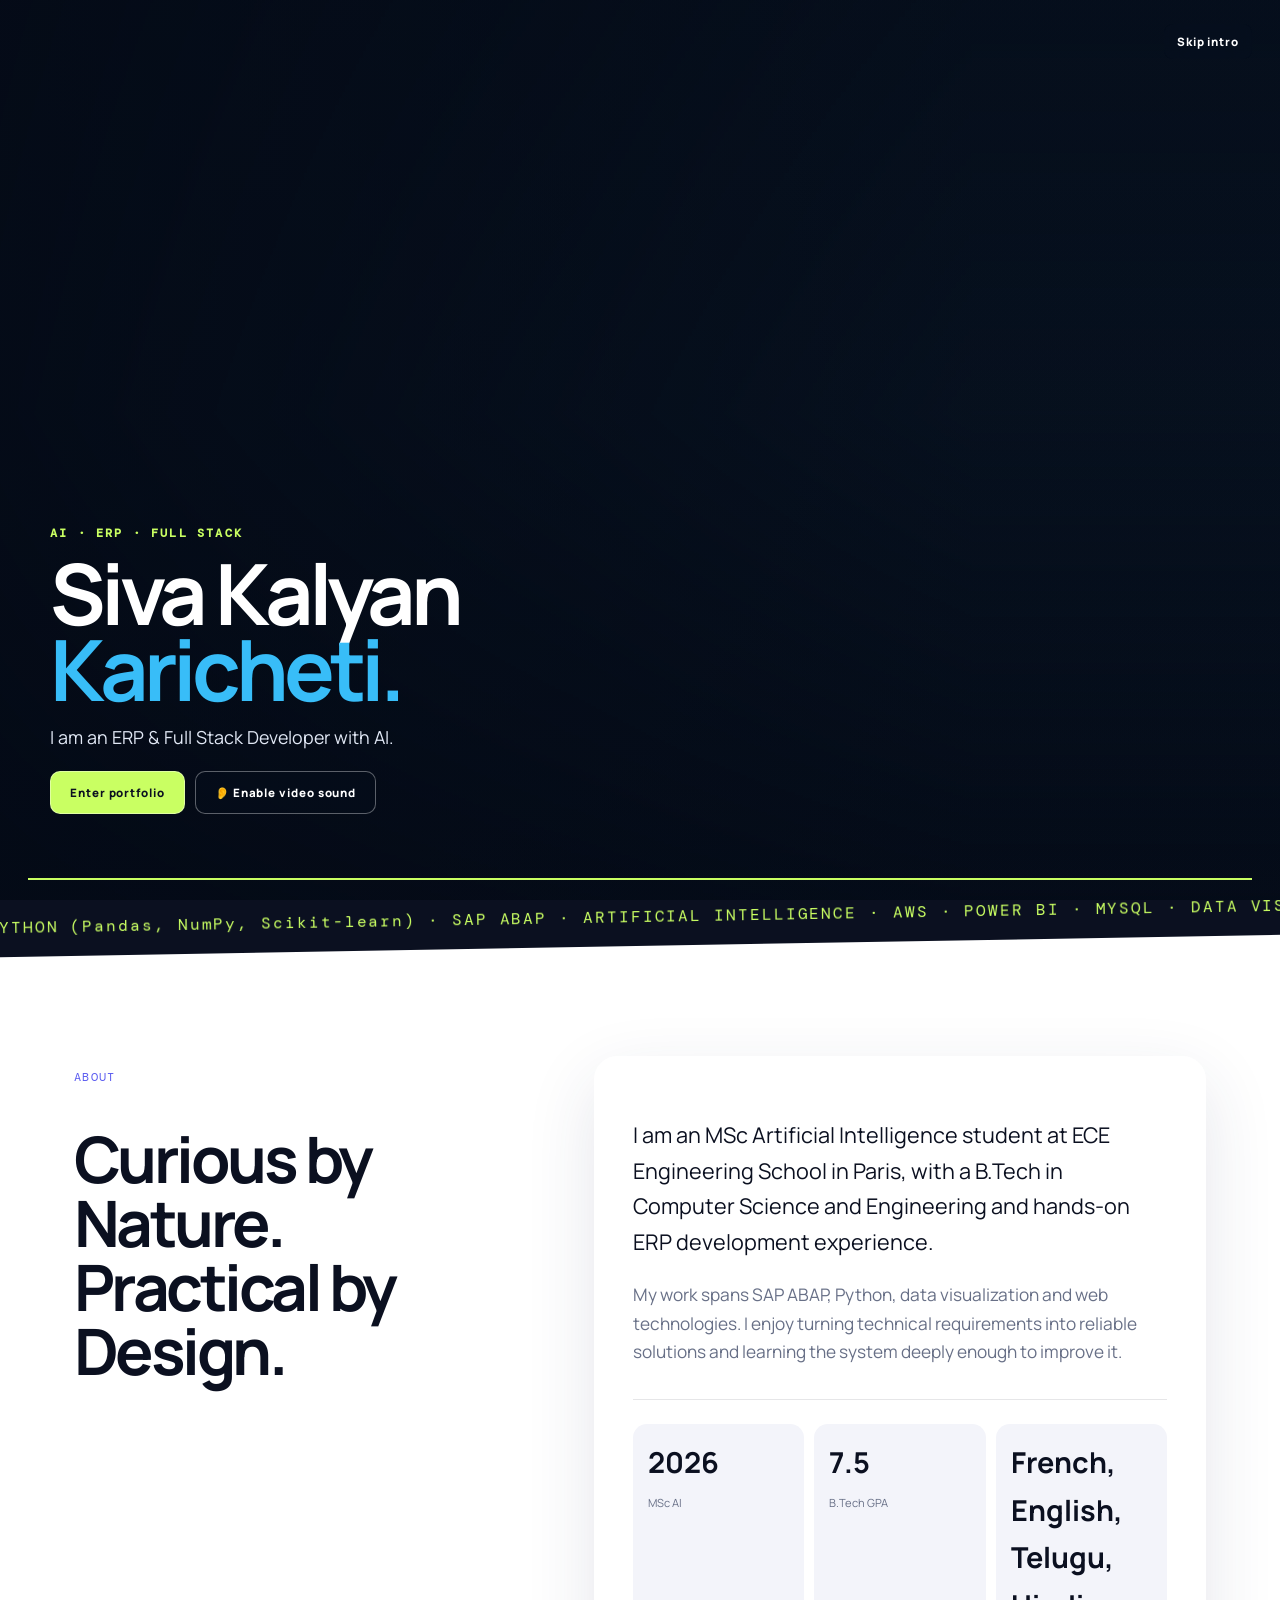
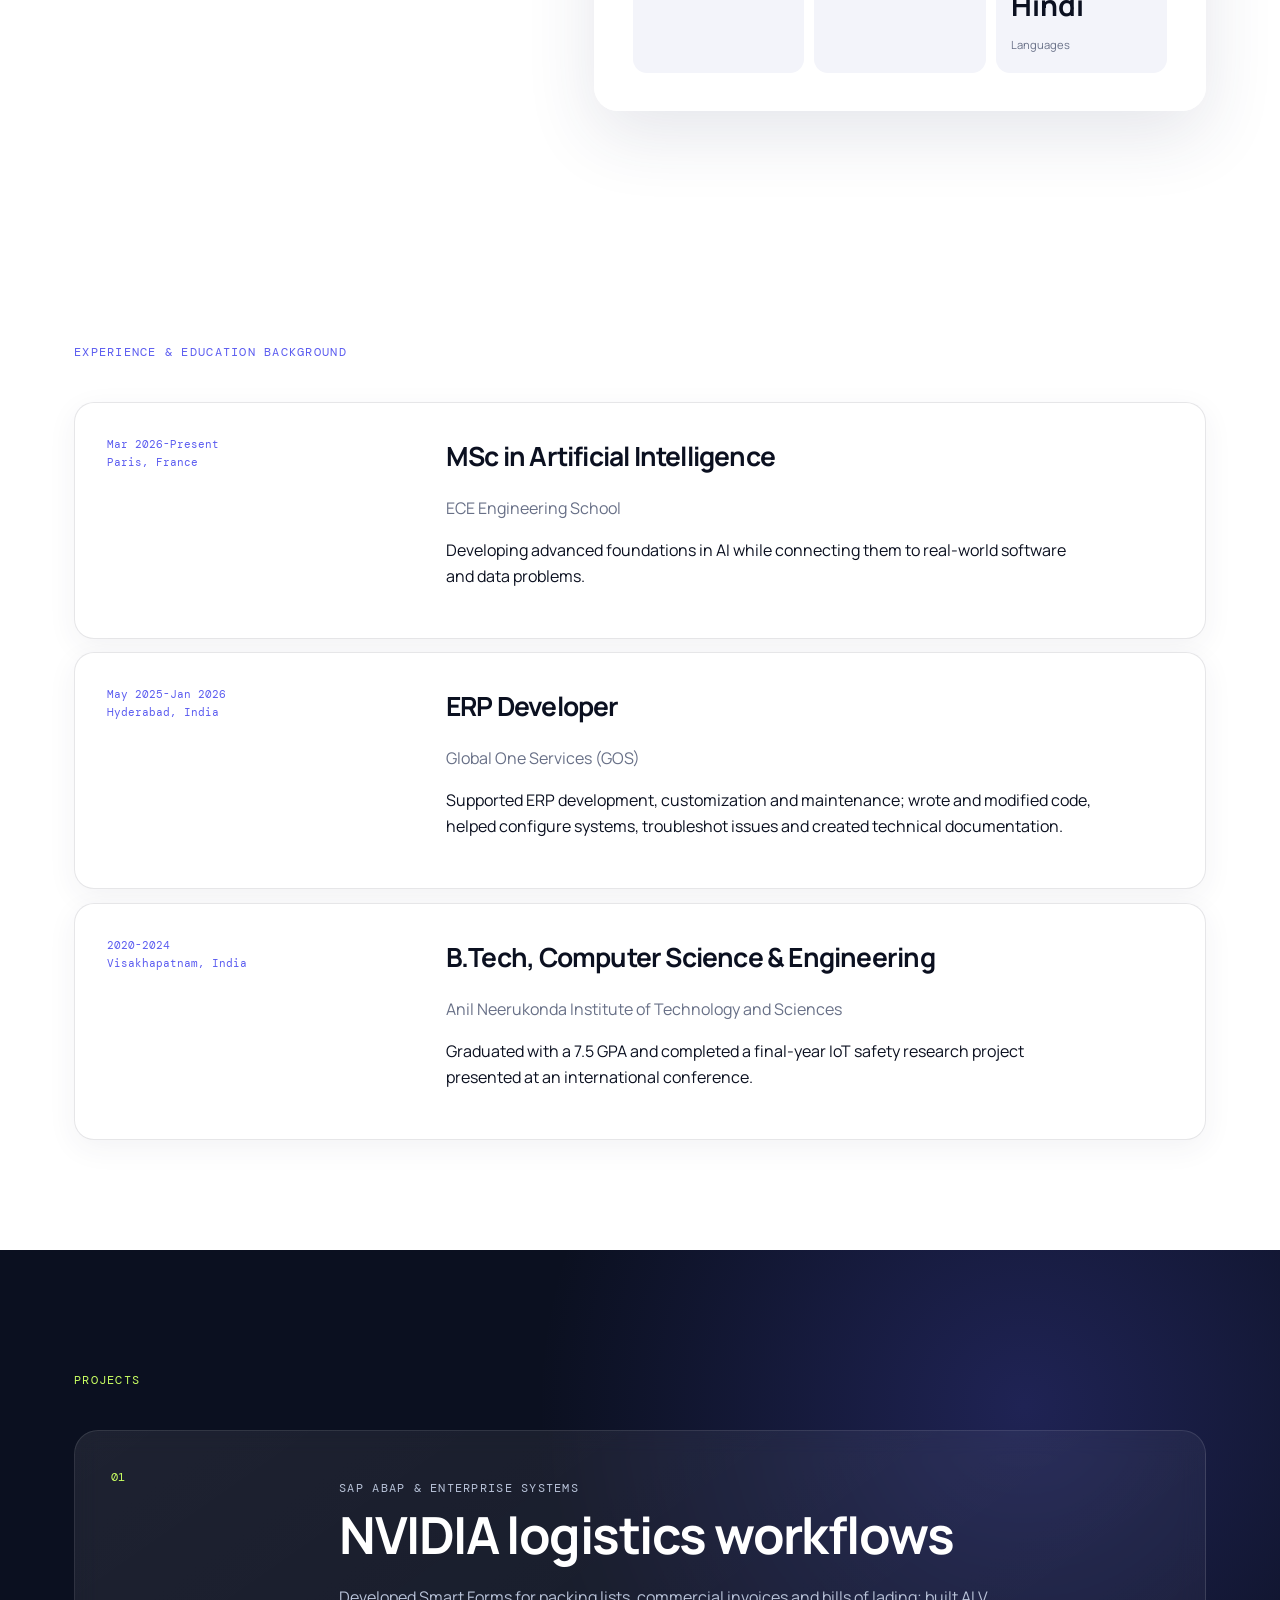
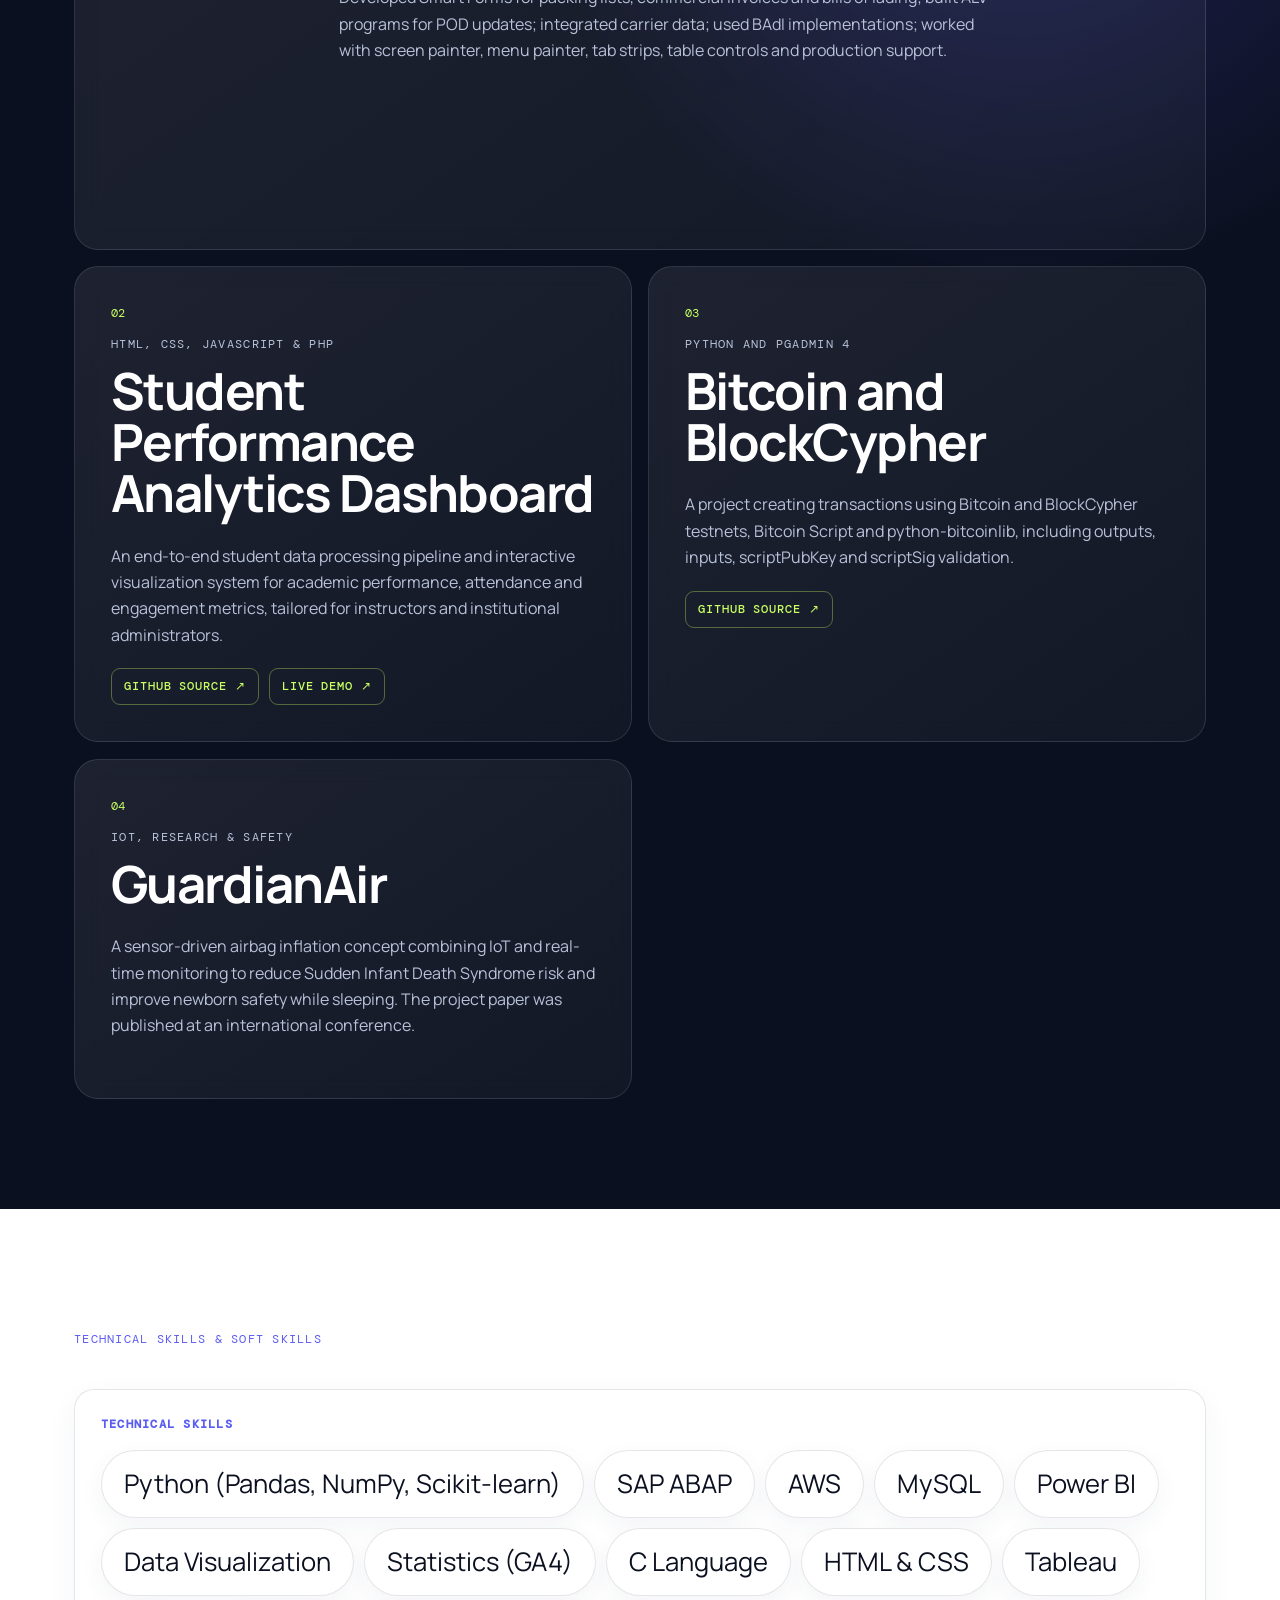
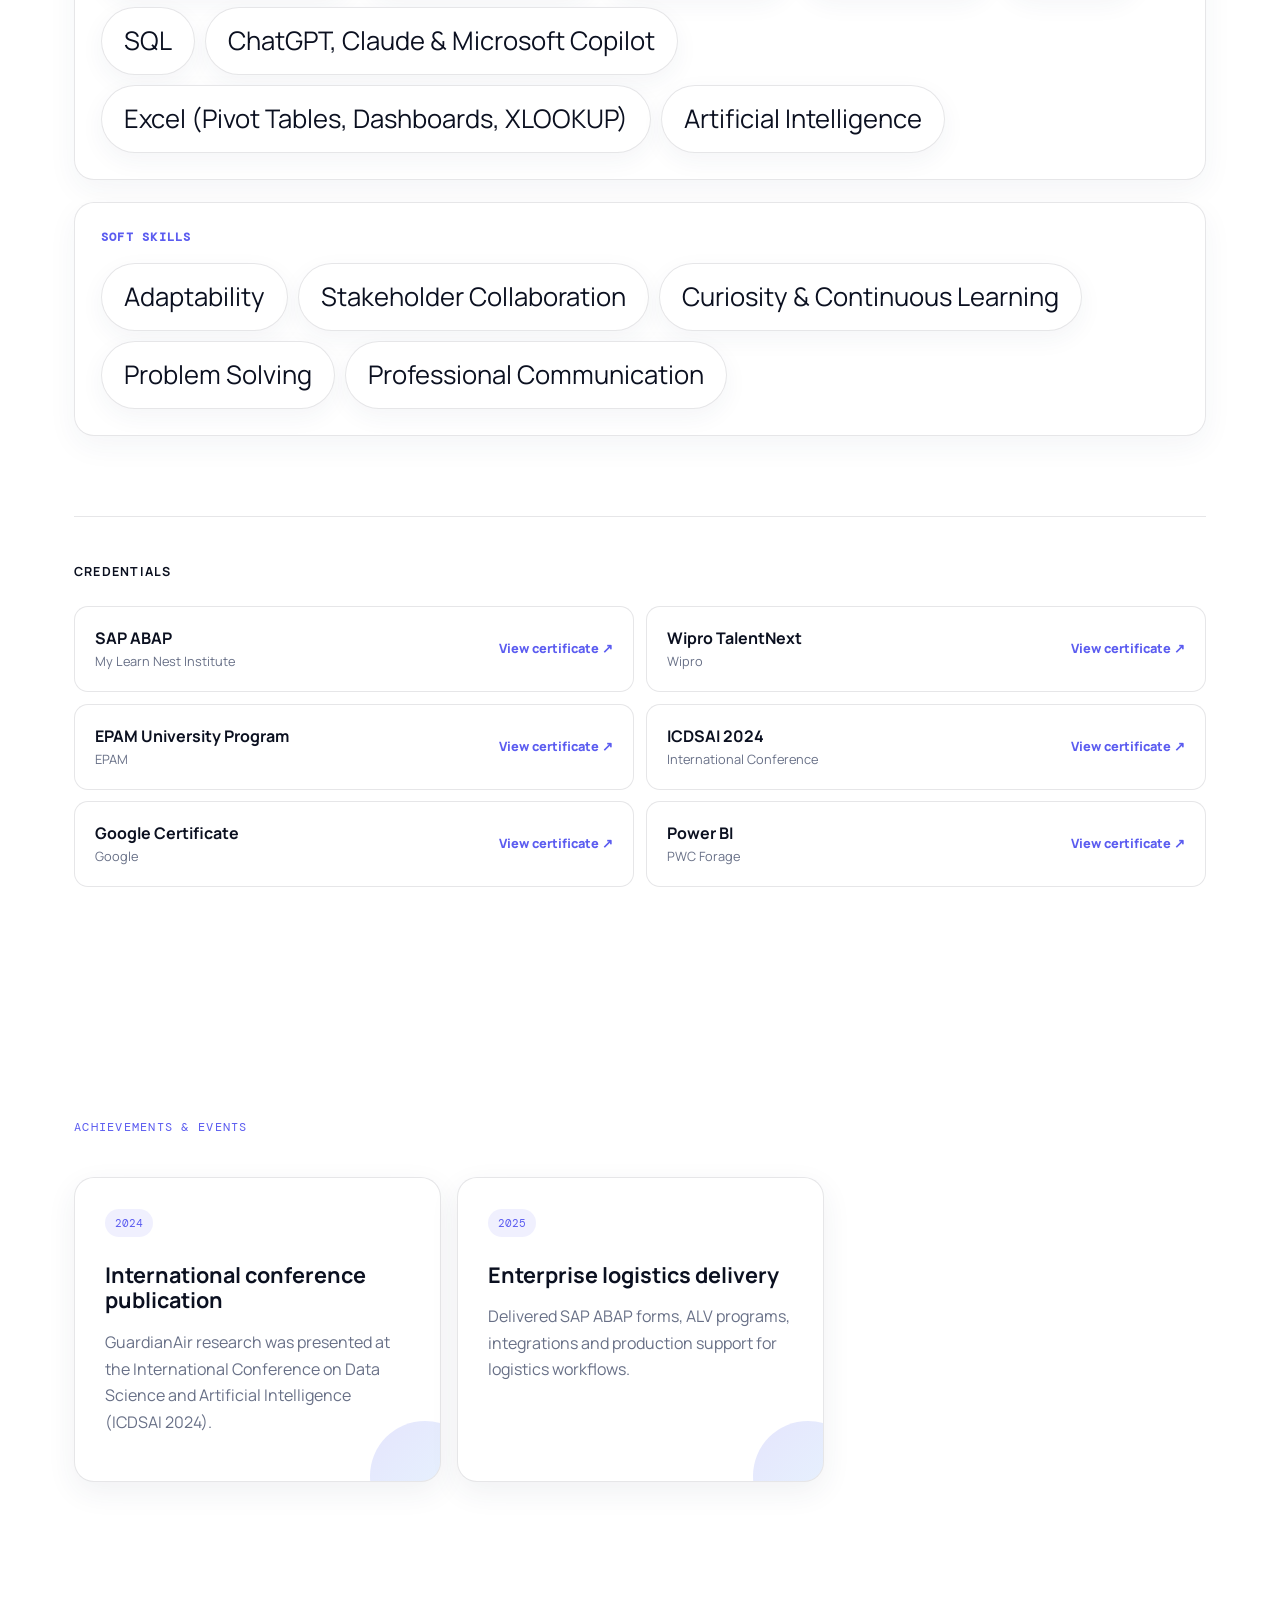
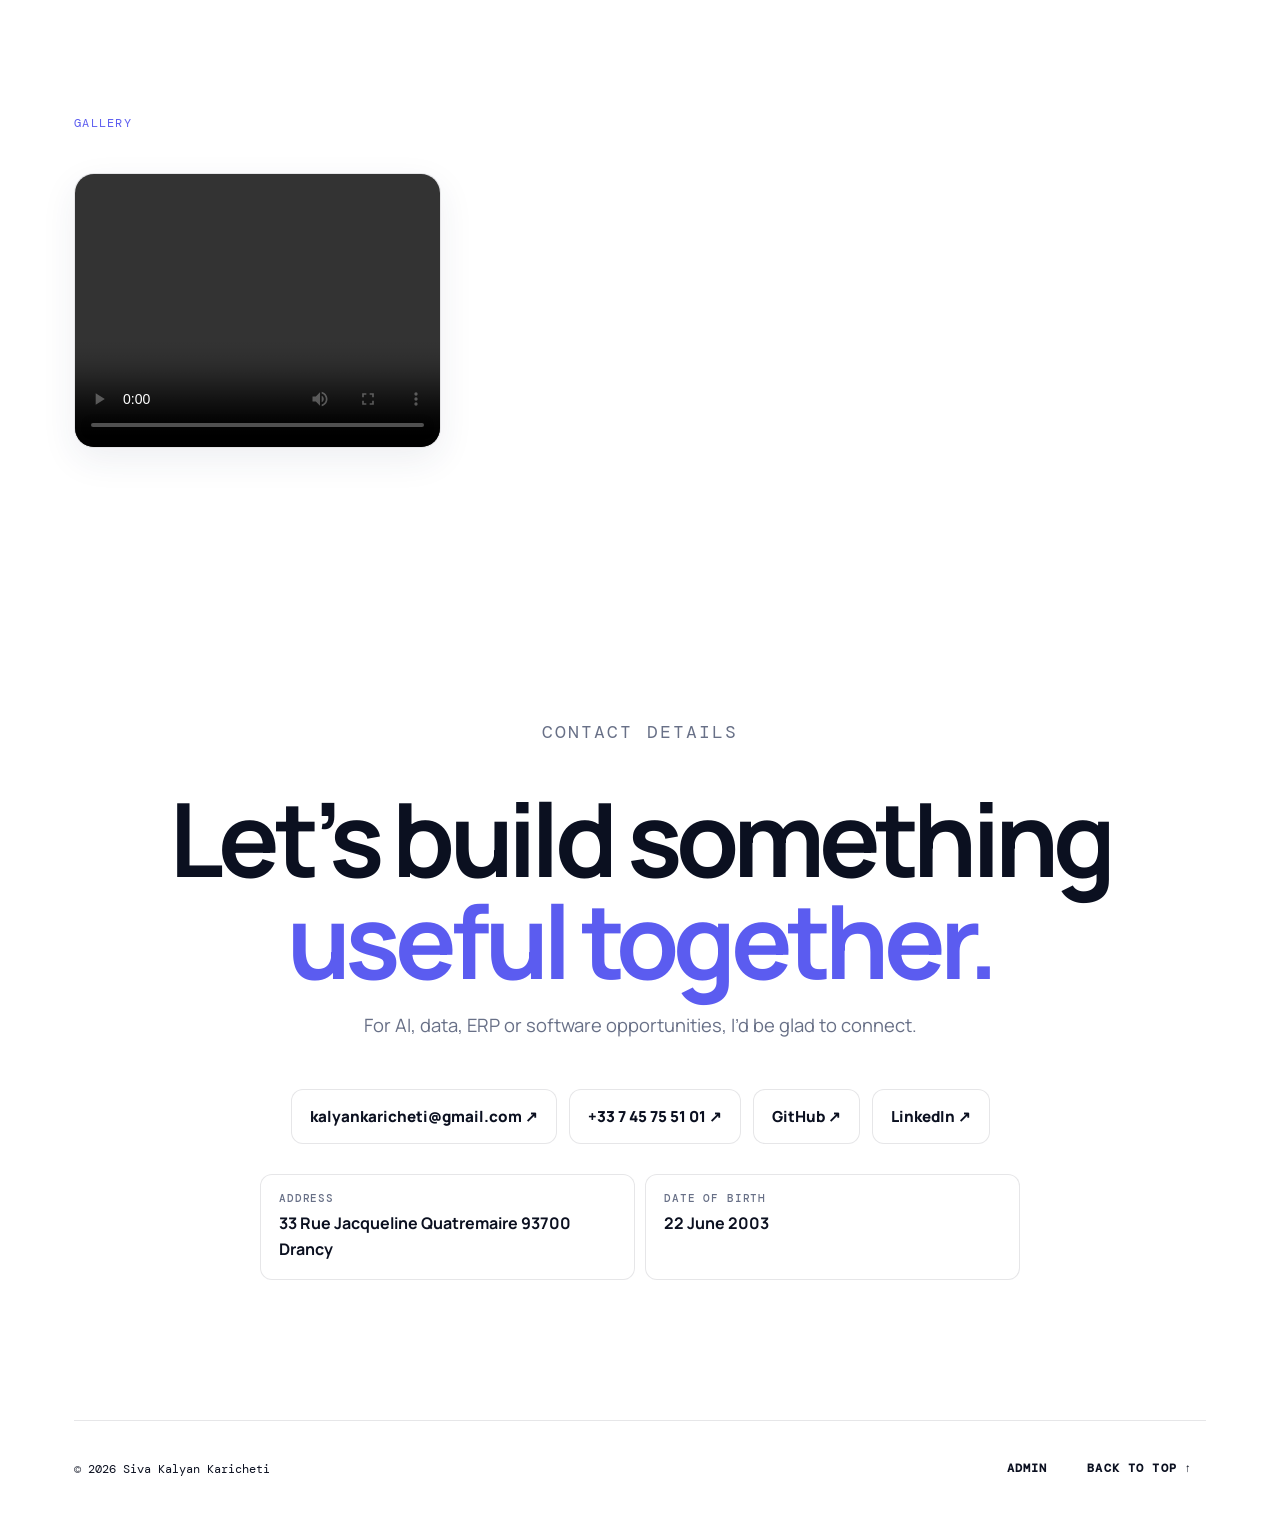
==== commit 24d5a2b9: "Add light mobile glass blur" ====
--- a/index.html
+++ b/index.html
@@ -13,7 +13,7 @@
   <meta property="og:type" content="website">
   <meta property="og:url" content="https://sivakalyankaricheti.github.io/Kalyan-Web/">
   <link rel="manifest" href="site.webmanifest">
-  <link rel="stylesheet" href="style.css?v=20260720-25">
+  <link rel="stylesheet" href="style.css?v=20260720-26">
   <link rel="stylesheet" href="animations.css?v=20260720-2">
   <script type="application/ld+json">
   {
--- a/style.css
+++ b/style.css
@@ -62,4 +62,4 @@
 @media(max-width:760px){.portfolio-intro--video .portfolio-intro-content{width:calc(100% - 40px);padding-bottom:74px}.portfolio-intro--video .portfolio-intro-kicker{margin-bottom:10px;font-size:.62rem;letter-spacing:.14em}.portfolio-intro--video h1{font-size:clamp(2.6rem,12vw,4rem)}.portfolio-intro--video .portfolio-intro-lede{margin-top:12px;font-size:.9rem;max-width:310px}.portfolio-intro--video .portfolio-intro-actions{margin-top:16px}.portfolio-intro--video .portfolio-intro-progress{bottom:12px}}
 
 .orbit img,.brand-photo{object-position:100% center;filter:none}
-@media(max-width:760px){.nav-wrap{overflow:visible;background:radial-gradient(circle at 12% 0,rgba(255,255,255,.22),rgba(255,255,255,0) 35%),linear-gradient(135deg,rgba(255,255,255,.065),rgba(191,220,255,.012));border-color:rgba(255,255,255,.58);box-shadow:0 10px 22px rgba(37,47,89,.045),inset 0 1px 0 rgba(255,255,255,.68);-webkit-backdrop-filter:blur(2px) saturate(140%);backdrop-filter:blur(2px) saturate(140%)}.nav-wrap:before{content:'';position:absolute;inset:1px;z-index:0;border-radius:17px;background:linear-gradient(125deg,rgba(255,255,255,.3),rgba(255,255,255,.025) 38%,rgba(255,255,255,0) 64%),radial-gradient(circle at 92% 100%,rgba(115,196,255,.045),rgba(115,196,255,0) 42%);pointer-events:none}.nav{z-index:1;background:linear-gradient(120deg,rgba(255,255,255,.02),rgba(255,255,255,0));border-radius:17px}.location-panel,.language-switch,.menu-button{background:radial-gradient(circle at 18% 0,rgba(255,255,255,.24),rgba(255,255,255,0) 48%),linear-gradient(135deg,rgba(255,255,255,.075),rgba(255,255,255,.01));border-color:rgba(255,255,255,.62);box-shadow:0 4px 12px rgba(44,50,90,.04),inset 0 1px 0 rgba(255,255,255,.64);-webkit-backdrop-filter:blur(1px) saturate(140%);backdrop-filter:blur(1px) saturate(140%)}.menu-button{color:var(--ink)}.nav-links{background:rgba(255,255,255,.12);border-color:rgba(255,255,255,.6);-webkit-backdrop-filter:blur(4px) saturate(145%);backdrop-filter:blur(4px) saturate(145%)}.brand-photo{border-color:rgba(255,255,255,.76);box-shadow:0 7px 18px rgba(7,17,31,.09),inset 0 1px 0 rgba(255,255,255,.7)}}
+@media(max-width:760px){.nav-wrap{overflow:visible;background:radial-gradient(circle at 12% 0,rgba(255,255,255,.22),rgba(255,255,255,0) 35%),linear-gradient(135deg,rgba(255,255,255,.065),rgba(191,220,255,.012));border-color:rgba(255,255,255,.58);box-shadow:0 10px 22px rgba(37,47,89,.045),inset 0 1px 0 rgba(255,255,255,.68);-webkit-backdrop-filter:blur(6px) saturate(140%);backdrop-filter:blur(6px) saturate(140%)}.nav-wrap:before{content:'';position:absolute;inset:1px;z-index:0;border-radius:17px;background:linear-gradient(125deg,rgba(255,255,255,.3),rgba(255,255,255,.025) 38%,rgba(255,255,255,0) 64%),radial-gradient(circle at 92% 100%,rgba(115,196,255,.045),rgba(115,196,255,0) 42%);pointer-events:none}.nav{z-index:1;background:linear-gradient(120deg,rgba(255,255,255,.02),rgba(255,255,255,0));border-radius:17px}.location-panel,.language-switch,.menu-button{background:radial-gradient(circle at 18% 0,rgba(255,255,255,.24),rgba(255,255,255,0) 48%),linear-gradient(135deg,rgba(255,255,255,.075),rgba(255,255,255,.01));border-color:rgba(255,255,255,.62);box-shadow:0 4px 12px rgba(44,50,90,.04),inset 0 1px 0 rgba(255,255,255,.64);-webkit-backdrop-filter:blur(4px) saturate(140%);backdrop-filter:blur(4px) saturate(140%)}.menu-button{color:var(--ink)}.nav-links{background:rgba(255,255,255,.12);border-color:rgba(255,255,255,.6);-webkit-backdrop-filter:blur(8px) saturate(145%);backdrop-filter:blur(8px) saturate(145%)}.brand-photo{border-color:rgba(255,255,255,.76);box-shadow:0 7px 18px rgba(7,17,31,.09),inset 0 1px 0 rgba(255,255,255,.7)}}
